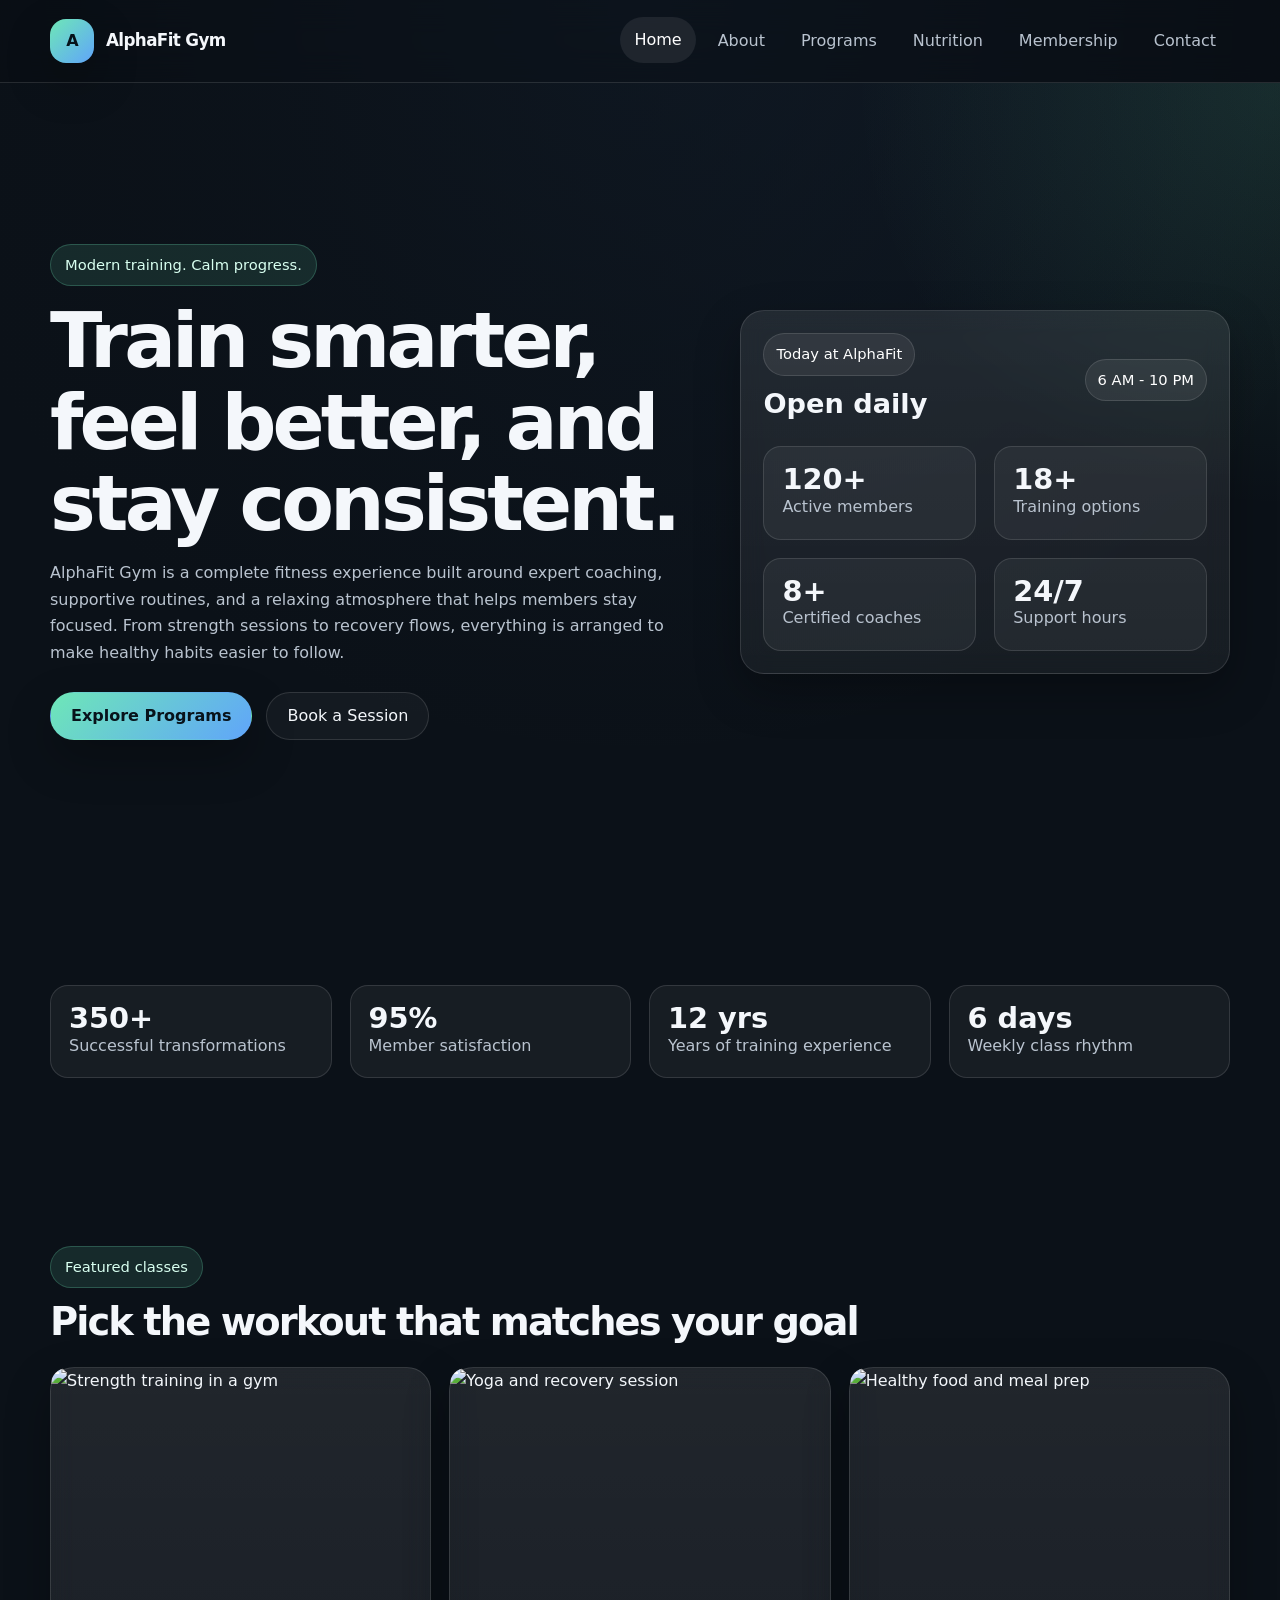
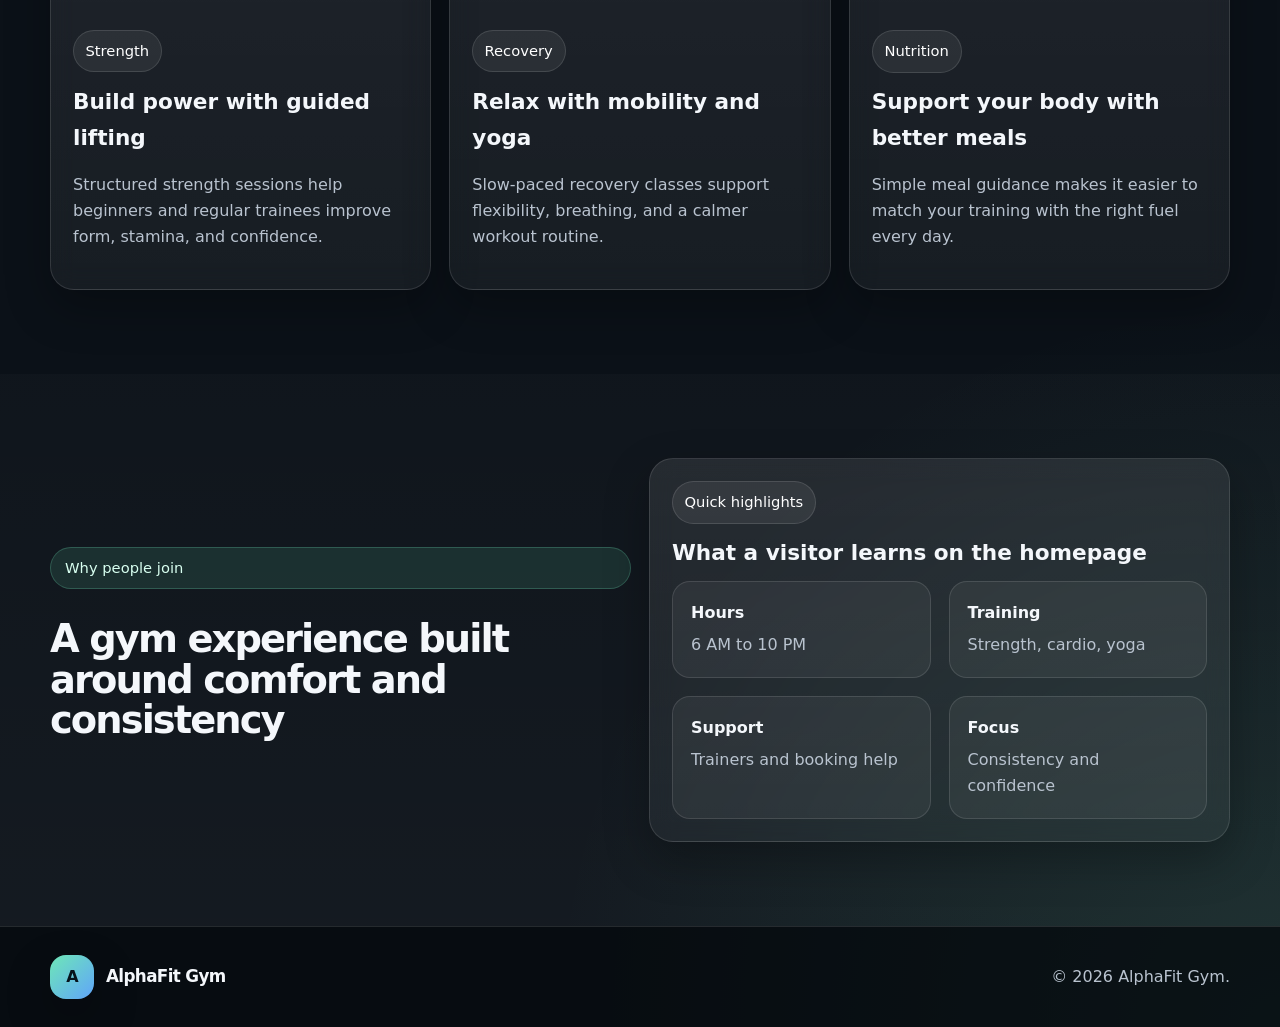
==== alphaFit_gym_website_v2/index.html @ 7ceb3eb9 "addedproject" ====
<!DOCTYPE html>
<html lang="en">
<head>
<meta charset="UTF-8" />
<meta name="viewport" content="width=device-width, initial-scale=1.0" />
<link rel="preconnect" href="https://images.unsplash.com" />
<link rel="preconnect" href="https://unsplash.com" crossorigin />
<link rel="preload" as="image" href="https://unsplash.com/photos/J2PUYtMwjac/download?force=true" />
<link rel="stylesheet" href="style.css" />
  <title>AlphaFit Gym | Home</title>
</head>
<body>
<header class="site-header">
  <div class="container nav-wrap">
    <a class="brand" href="index.html" aria-label="AlphaFit Gym home">
      <span class="brand-mark">A</span>
      <span class="brand-text">AlphaFit Gym</span>
    </a>

    <button class="nav-toggle" data-nav-toggle aria-expanded="false" aria-label="Toggle navigation">☰</button>

    <nav class="nav-links" data-nav-links>
      <a href="index.html">Home</a>
      <a href="about.html">About</a>
      <a href="programs.html">Programs</a>
      <a href="nutrition.html">Nutrition</a>
      <a href="membership.html">Membership</a>
      <a href="contact.html">Contact</a>
    </nav>
  </div>
</header>
<main>
  <section class="hero" style="--hero-image: url('https://unsplash.com/photos/J2PUYtMwjac/download?force=true');">
    <div class="container hero-grid">
      <div class="hero-copy reveal">
        <span class="badge">Modern training. Calm progress.</span>
        <h1>Train smarter, feel better, and stay consistent.</h1>
        <p>
          AlphaFit Gym is a complete fitness experience built around expert coaching, supportive routines,
          and a relaxing atmosphere that helps members stay focused. From strength sessions to recovery flows,
          everything is arranged to make healthy habits easier to follow.
        </p>
        <div class="hero-actions">
          <a class="btn btn-primary" href="programs.html">Explore Programs</a>
          <a class="btn btn-secondary" href="contact.html">Book a Session</a>
        </div>
      </div>

      <aside class="hero-panel reveal">
        <div class="panel-head">
          <div>
            <span class="tag">Today at AlphaFit</span>
            <h2>Open daily</h2>
          </div>
          <span class="pill">6 AM - 10 PM</span>
        </div>
        <div class="mini-stats">
          <div>
            <strong data-count="120" data-suffix="+">120+</strong>
            <span>Active members</span>
          </div>
          <div>
            <strong data-count="18" data-suffix="+">18+</strong>
            <span>Training options</span>
          </div>
          <div>
            <strong data-count="8" data-suffix="+">8+</strong>
            <span>Certified coaches</span>
          </div>
          <div>
            <strong data-count="24" data-suffix="/7">24/7</strong>
            <span>Support hours</span>
          </div>
        </div>
      </aside>
    </div>
  </section>

  <section class="stats-strip">
    <div class="container stats-grid reveal">
      <div class="stat-card"><strong data-count="350" data-suffix="+">350+</strong><span>Successful transformations</span></div>
      <div class="stat-card"><strong data-count="95" data-suffix="%">95%</strong><span>Member satisfaction</span></div>
      <div class="stat-card"><strong data-count="12" data-suffix=" yrs">12 yrs</strong><span>Years of training experience</span></div>
      <div class="stat-card"><strong data-count="6" data-suffix=" days">6 days</strong><span>Weekly class rhythm</span></div>
    </div>
  </section>

  <section class="section">
    <div class="container">
      <div class="section-heading reveal">
        <span class="badge">Featured classes</span>
        <h2>Pick the workout that matches your goal</h2>
      </div>

      <div class="grid-3">
        <article class="card reveal">
          <div class="card-media"><img src="https://unsplash.com/photos/J2PUYtMwjac/download?force=true" alt="Strength training in a gym" loading="lazy" decoding="async" /></div>
          <div class="card-body">
            <span class="tag">Strength</span>
            <h3>Build power with guided lifting</h3>
            <p>Structured strength sessions help beginners and regular trainees improve form, stamina, and confidence.</p>
          </div>
        </article>
        <article class="card reveal">
          <div class="card-media"><img src="https://unsplash.com/photos/t1NEMSm1rgI/download?force=true" alt="Yoga and recovery session" loading="lazy" decoding="async" /></div>
          <div class="card-body">
            <span class="tag">Recovery</span>
            <h3>Relax with mobility and yoga</h3>
            <p>Slow-paced recovery classes support flexibility, breathing, and a calmer workout routine.</p>
          </div>
        </article>
        <article class="card reveal">
          <div class="card-media"><img src="https://unsplash.com/photos/QvkAQTNj4zk/download?force=true" alt="Healthy food and meal prep" loading="lazy" decoding="async" /></div>
          <div class="card-body">
            <span class="tag">Nutrition</span>
            <h3>Support your body with better meals</h3>
            <p>Simple meal guidance makes it easier to match your training with the right fuel every day.</p>
          </div>
        </article>
      </div>
    </div>
  </section>

  <section class="section alt-section">
    <div class="container split-layout">
      <div class="content-block reveal">
        <span class="badge">Why people join</span>
        <h2>A gym experience built around comfort and consistency</h2>
      </div>

      <div class="card reveal">
        <div class="card-body">
          <span class="tag">Quick highlights</span>
          <h3>What a visitor learns on the homepage</h3>
          <div class="info-grid">
            <div><strong>Hours</strong><span>6 AM to 10 PM</span></div>
            <div><strong>Training</strong><span>Strength, cardio, yoga</span></div>
            <div><strong>Support</strong><span>Trainers and booking help</span></div>
            <div><strong>Focus</strong><span>Consistency and confidence</span></div>
          </div>
        </div>
      </div>
    </div>
  </section>
</main>
<footer class="footer">
  <div class="container footer-inner">
    <a class="brand footer-brand" href="index.html" aria-label="Back to home">
      <span class="brand-mark">A</span>
      <span class="brand-text">AlphaFit Gym</span>
    </a>
    <p>© 2026 AlphaFit Gym.</p>
  </div>
</footer>

<button class="scroll-top" data-scroll-top aria-label="Scroll to top">↑</button>
<script src="script.js"></script>
</body>
</html>
---- alphaFit_gym_website_v2/style.css ----
:root {
  --bg: #0b1118;
  --panel: rgba(255, 255, 255, 0.06);
  --panel-strong: rgba(255, 255, 255, 0.09);
  --text: #f4f7fb;
  --muted: #b9c3cf;
  --line: rgba(255, 255, 255, 0.12);
  --accent: #6ee7b7;
  --accent-2: #60a5fa;
  --shadow: 0 18px 45px rgba(0, 0, 0, 0.28);
  --radius: 24px;
  --content-width: 1180px;
}

* {
  box-sizing: border-box;
}

html {
  scroll-behavior: smooth;
  scroll-padding-top: 90px;
}

body {
  margin: 0;
  font-family: Inter, system-ui, -apple-system, BlinkMacSystemFont, "Segoe UI", sans-serif;
  background:
    radial-gradient(circle at top, rgba(96, 165, 250, 0.14), transparent 28%),
    radial-gradient(circle at bottom right, rgba(110, 231, 183, 0.12), transparent 25%),
    var(--bg);
  color: var(--text);
  line-height: 1.65;
  text-rendering: optimizeLegibility;
}

img {
  display: block;
  width: 100%;
  height: 100%;
  object-fit: cover;
}

a {
  color: inherit;
  text-decoration: none;
}

button,
input,
select,
textarea {
  font: inherit;
}

.container {
  width: min(100% - 32px, var(--content-width));
  margin-inline: auto;
}

.site-header {
  position: sticky;
  top: 0;
  z-index: 50;
  backdrop-filter: blur(16px);
  background: rgba(9, 13, 19, 0.72);
  border-bottom: 1px solid var(--line);
}

.nav-wrap {
  position: relative;
  min-height: 82px;
  display: flex;
  align-items: center;
  justify-content: space-between;
  gap: 16px;
}

.brand {
  display: inline-flex;
  align-items: center;
  gap: 12px;
  font-weight: 800;
  letter-spacing: -0.04em;
}

.brand-mark {
  width: 44px;
  height: 44px;
  border-radius: 16px;
  display: grid;
  place-items: center;
  background: linear-gradient(135deg, var(--accent), var(--accent-2));
  color: #06121a;
  box-shadow: var(--shadow);
}

.brand-text {
  font-size: 1.05rem;
}

.nav-toggle {
  display: none;
  width: 46px;
  height: 46px;
  border-radius: 16px;
  border: 1px solid var(--line);
  background: rgba(255, 255, 255, 0.04);
  color: var(--text);
  cursor: pointer;
}

.nav-links {
  display: flex;
  align-items: center;
  gap: 8px;
}

.nav-links a {
  color: var(--muted);
  padding: 10px 14px;
  border-radius: 999px;
  transition: transform 0.25s ease, background 0.25s ease, color 0.25s ease;
}

.nav-links a:hover,
.nav-links a.active {
  color: #ffffff;
  background: rgba(255, 255, 255, 0.08);
  transform: translateY(-1px);
}

.hero,
.page-hero {
  position: relative;
  isolation: isolate;
  overflow: hidden;
}

.hero {
  min-height: calc(100vh - 82px);
  display: grid;
  align-items: center;
}

.hero::before,
.page-hero::before {
  content: "";
  position: absolute;
  inset: 0;
  background: linear-gradient(90deg, rgba(11, 17, 24, 0.96), rgba(11, 17, 24, 0.72) 50%, rgba(11, 17, 24, 0.38)), var(--hero-image);
  background-size: cover;
  background-position: center;
  z-index: -2;
  transform: scale(1.04);
}

.hero::after,
.page-hero::after {
  content: "";
  position: absolute;
  inset: 0;
  background: radial-gradient(circle at top right, rgba(110, 231, 183, 0.12), transparent 28%);
  z-index: -1;
}

.hero-grid,
.page-hero-inner {
  padding-block: 72px;
}

.hero-grid {
  display: grid;
  grid-template-columns: 1.15fr 0.85fr;
  gap: 28px;
  align-items: center;
}

.hero-copy h1,
.page-hero-inner h1,
.section-heading h2,
.content-block h2,
.form-shell h2,
.faq h2 {
  margin: 14px 0 12px;
  letter-spacing: -0.05em;
  line-height: 1.06;
}

.hero-copy h1,
.page-hero-inner h1 {
  font-size: clamp(2.6rem, 6vw, 5.4rem);
}

.section-heading h2,
.content-block h2,
.form-shell h2,
.faq h2 {
  font-size: clamp(2rem, 3vw, 3rem);
}

.hero-copy p,
.page-hero-inner p,
.section-heading p,
.content-block p,
.helper,
.note,
.card-body p,
.faq-answer p {
  color: var(--muted);
}

.hero-copy p,
.page-hero-inner p,
.section-heading p,
.content-block p {
  max-width: 62ch;
}

.hero-actions {
  display: flex;
  flex-wrap: wrap;
  gap: 14px;
  margin-top: 26px;
}

.btn {
  display: inline-flex;
  align-items: center;
  justify-content: center;
  min-height: 48px;
  padding: 0 20px;
  border-radius: 999px;
  border: 1px solid transparent;
  transition: transform 0.25s ease, box-shadow 0.25s ease, background 0.25s ease;
}

.btn:hover {
  transform: translateY(-2px);
}

.btn-primary {
  background: linear-gradient(135deg, var(--accent), var(--accent-2));
  color: #08131b;
  box-shadow: var(--shadow);
  font-weight: 700;
}

.btn-secondary {
  border-color: var(--line);
  background: rgba(255, 255, 255, 0.04);
}

.hero-panel,
.card,
.form-shell,
.faq-item {
  background: linear-gradient(180deg, rgba(255, 255, 255, 0.09), rgba(255, 255, 255, 0.05));
  border: 1px solid var(--line);
  border-radius: var(--radius);
  box-shadow: var(--shadow);
  backdrop-filter: blur(12px);
}

.hero-panel,
.card,
.form-shell {
  transition: transform 0.35s ease, border-color 0.35s ease, background 0.35s ease;
}

.hero-panel:hover,
.card:hover,
.form-shell:hover {
  transform: translateY(-6px);
  border-color: rgba(110, 231, 183, 0.25);
}

.hero-panel {
  padding: 22px;
}

.panel-head,
.footer-inner {
  display: flex;
  align-items: center;
  justify-content: space-between;
  gap: 16px;
}

.panel-head h2 {
  margin: 6px 0 0;
  font-size: 1.7rem;
}

.pill,
.badge,
.tag {
  display: inline-flex;
  align-items: center;
  gap: 8px;
  border-radius: 999px;
}

.pill,
.tag {
  padding: 8px 12px;
  background: rgba(255, 255, 255, 0.07);
  border: 1px solid var(--line);
  color: #fff;
  font-size: 0.92rem;
}

.badge {
  padding: 8px 14px;
  background: rgba(110, 231, 183, 0.12);
  color: #d8fff0;
  border: 1px solid rgba(110, 231, 183, 0.24);
  font-size: 0.92rem;
}

.mini-stats,
.stats-grid,
.grid-3,
.split-layout,
.contact-layout,
.field-grid,
.info-grid,
.contact-pills,
.detail-list {
  display: grid;
  gap: 18px;
}

.mini-stats {
  grid-template-columns: repeat(2, minmax(0, 1fr));
  margin-top: 20px;
}

.mini-stats div,
.stat-card,
.contact-pill,
.info-grid div {
  padding: 18px;
  border-radius: 18px;
  background: rgba(255, 255, 255, 0.05);
  border: 1px solid var(--line);
}

.mini-stats strong,
.stat-card strong {
  display: block;
  font-size: 1.8rem;
  line-height: 1;
}

.mini-stats span,
.stat-card span,
.contact-pill span,
.info-grid span {
  color: var(--muted);
}

.stats-strip,
.section,
.page-hero {
  padding-block: 84px;
}

.stats-grid {
  grid-template-columns: repeat(4, minmax(0, 1fr));
}

.grid-3 {
  grid-template-columns: repeat(3, minmax(0, 1fr));
}

.split-layout,
.contact-layout {
  grid-template-columns: repeat(2, minmax(0, 1fr));
  align-items: center;
}

.content-block {
  display: grid;
  gap: 16px;
}

.lead {
  font-size: 1.08rem;
}

.card-media {
  height: 240px;
  overflow: hidden;
  border-radius: calc(var(--radius) - 8px);
}

.card-media img {
  transition: transform 0.7s ease;
}

.card:hover .card-media img {
  transform: scale(1.05);
}

.card-body {
  padding: 22px;
}

.card-body h3 {
  margin: 12px 0 10px;
  font-size: 1.35rem;
}

.section-heading {
  margin-bottom: 24px;
}

.left-align {
  text-align: left;
}

.alt-section {
  background: linear-gradient(180deg, rgba(255, 255, 255, 0.02), rgba(255, 255, 255, 0.04));
}

.check-list,
.detail-list,
.info-list {
  margin: 18px 0 0;
  padding: 0;
  list-style: none;
}

.check-list li {
  position: relative;
  padding-left: 30px;
  margin-bottom: 12px;
  color: var(--muted);
}

.check-list li::before {
  content: "";
  position: absolute;
  left: 0;
  top: 10px;
  width: 16px;
  height: 16px;
  border-radius: 50%;
  background: linear-gradient(135deg, var(--accent), var(--accent-2));
}

.check-list.compact li,
.info-list li {
  margin-bottom: 10px;
}

.info-list li {
  color: var(--muted);
}

.info-grid {
  grid-template-columns: repeat(2, minmax(0, 1fr));
}

.info-grid strong {
  display: block;
  margin-bottom: 6px;
}

.table-wrap {
  overflow-x: auto;
}

.data-table {
  width: 100%;
  border-collapse: collapse;
  min-width: 420px;
}

.data-table th,
.data-table td {
  padding: 14px 12px;
  border-bottom: 1px solid var(--line);
  text-align: left;
}

.data-table th {
  color: #fff;
}

.faq-question {
  display: flex;
  align-items: flex-start;
  justify-content: space-between;
  gap: 16px;
}

.detail-item {
  display: grid;
  grid-template-columns: 12px minmax(0, 1fr);
  align-items: start;
  gap: 16px;
  padding: 16px 0;
  border-bottom: 1px solid var(--line);
}


.detail-item:last-child {
  border-bottom: 0;
}

.detail-item > div {
  min-width: 0;
}

.detail-item strong {
  display: block;
}

.detail-item p {
  margin: 6px 0 0;
}

.dot {
  width: 12px;
  height: 12px;
  margin-top: 8px;
  border-radius: 50%;
  background: linear-gradient(135deg, var(--accent), var(--accent-2));
  flex: none;
}

.price {
  margin: 10px 0 14px;
  font-size: 2rem;
  font-weight: 800;
  letter-spacing: -0.04em;
}

.pricing-grid .featured {
  transform: translateY(-6px);
  border-color: rgba(110, 231, 183, 0.22);
}

.faq {
  display: grid;
  gap: 14px;
}

.faq-item {
  overflow: hidden;
}

.faq-question {
  width: 100%;
  border: 0;
  padding: 20px 22px;
  background: transparent;
  color: #fff;
  text-align: left;
  cursor: pointer;
}

.faq-question span {
  transition: transform 0.25s ease;
}

.faq-item.open .faq-question span {
  transform: rotate(45deg);
}

.faq-answer {
  max-height: 0;
  overflow: hidden;
  transition: max-height 0.4s ease;
}

.faq-item.open .faq-answer {
  max-height: 180px;
}

.faq-answer p {
  margin: 0;
  padding: 0 22px 20px;
}

.page-hero-inner {
  max-width: 800px;
}

.page-hero-inner h1 {
  font-size: clamp(2.4rem, 5vw, 4.5rem);
}

.contact-layout {
  align-items: start;
}

.contact-info {
  display: grid;
  gap: 18px;
}

.contact-pills {
  grid-template-columns: 1fr;
  margin: 18px 0;
}

.contact-pill strong {
  display: block;
  margin-bottom: 6px;
}

.note {
  margin: 0;
  padding: 14px 16px;
  border-left: 3px solid var(--accent);
  background: rgba(255, 255, 255, 0.04);
  border-radius: 16px;
}

.form-shell {
  padding: 24px;
}

.field-grid {
  grid-template-columns: repeat(2, minmax(0, 1fr));
  margin-bottom: 14px;
}

.form-field {
  display: grid;
  gap: 8px;
}

.form-field span {
  color: var(--muted);
  font-size: 0.92rem;
  font-weight: 600;
}

.full-width {
  margin-top: 14px;
}

input,
select,
textarea {
  width: 100%;
  padding: 15px 16px;
  border-radius: 16px;
  border: 1px solid var(--line);
  background: rgba(255, 255, 255, 0.05);
  color: #fff;
  outline: none;
  transition: border-color 0.25s ease, background 0.25s ease;
}

input::placeholder,
textarea::placeholder {
  color: #92a1b2;
}

input:focus,
select:focus,
textarea:focus {
  border-color: rgba(110, 231, 183, 0.4);
  background: rgba(255, 255, 255, 0.08);
}

textarea {
  min-height: 148px;
  resize: vertical;
  margin-bottom: 16px;
}

.status {
  margin-top: 12px;
  min-height: 24px;
  color: #d8fff0;
}

.footer {
  border-top: 1px solid var(--line);
  padding: 28px 0;
  background: rgba(6, 10, 15, 0.72);
}

.footer-inner {
  flex-wrap: wrap;
}

.footer p {
  margin: 0;
  color: var(--muted);
}

.scroll-top {
  position: fixed;
  right: 20px;
  bottom: 20px;
  width: 48px;
  height: 48px;
  border: 1px solid var(--line);
  border-radius: 50%;
  background: rgba(255, 255, 255, 0.08);
  color: #fff;
  cursor: pointer;
  opacity: 0;
  pointer-events: none;
  transform: translateY(12px);
  transition: opacity 0.25s ease, transform 0.25s ease, background 0.25s ease;
}

.scroll-top.show {
  opacity: 1;
  pointer-events: auto;
  transform: translateY(0);
}

.scroll-top:hover {
  background: rgba(255, 255, 255, 0.14);
}

.reveal {
  opacity: 1;
  transform: none;
}

.reveal.visible {
  opacity: 1;
  transform: none;
}

@media (max-width: 980px) {
  .hero-grid,
  .split-layout,
  .contact-layout,
  .stats-grid,
  .grid-3 {
    grid-template-columns: 1fr 1fr;
  }

  .hero-grid,
  .split-layout,
  .contact-layout {
    grid-template-columns: 1fr;
  }
}

@media (max-width: 760px) {
  .nav-toggle {
    display: inline-flex;
    align-items: center;
    justify-content: center;
  }

  .nav-links {
    position: absolute;
    top: 82px;
    left: 16px;
    right: 16px;
    display: grid;
    gap: 8px;
    padding: 14px;
    border-radius: 22px;
    border: 1px solid var(--line);
    background: rgba(9, 13, 19, 0.96);
    transform-origin: top;
    transform: scaleY(0.96);
    opacity: 0;
    pointer-events: none;
    transition: opacity 0.25s ease, transform 0.25s ease;
  }

  .nav-links.open {
    opacity: 1;
    pointer-events: auto;
    transform: scaleY(1);
  }

  .nav-links a {
    width: 100%;
  }

  .hero-grid,
  .stats-grid,
  .grid-3,
  .field-grid,
  .info-grid {
    grid-template-columns: 1fr;
  }

  .hero-copy h1,
  .page-hero-inner h1 {
    font-size: 2.5rem;
  }

  .section,
  .page-hero,
  .stats-strip {
    padding-block: 68px;
  }
}
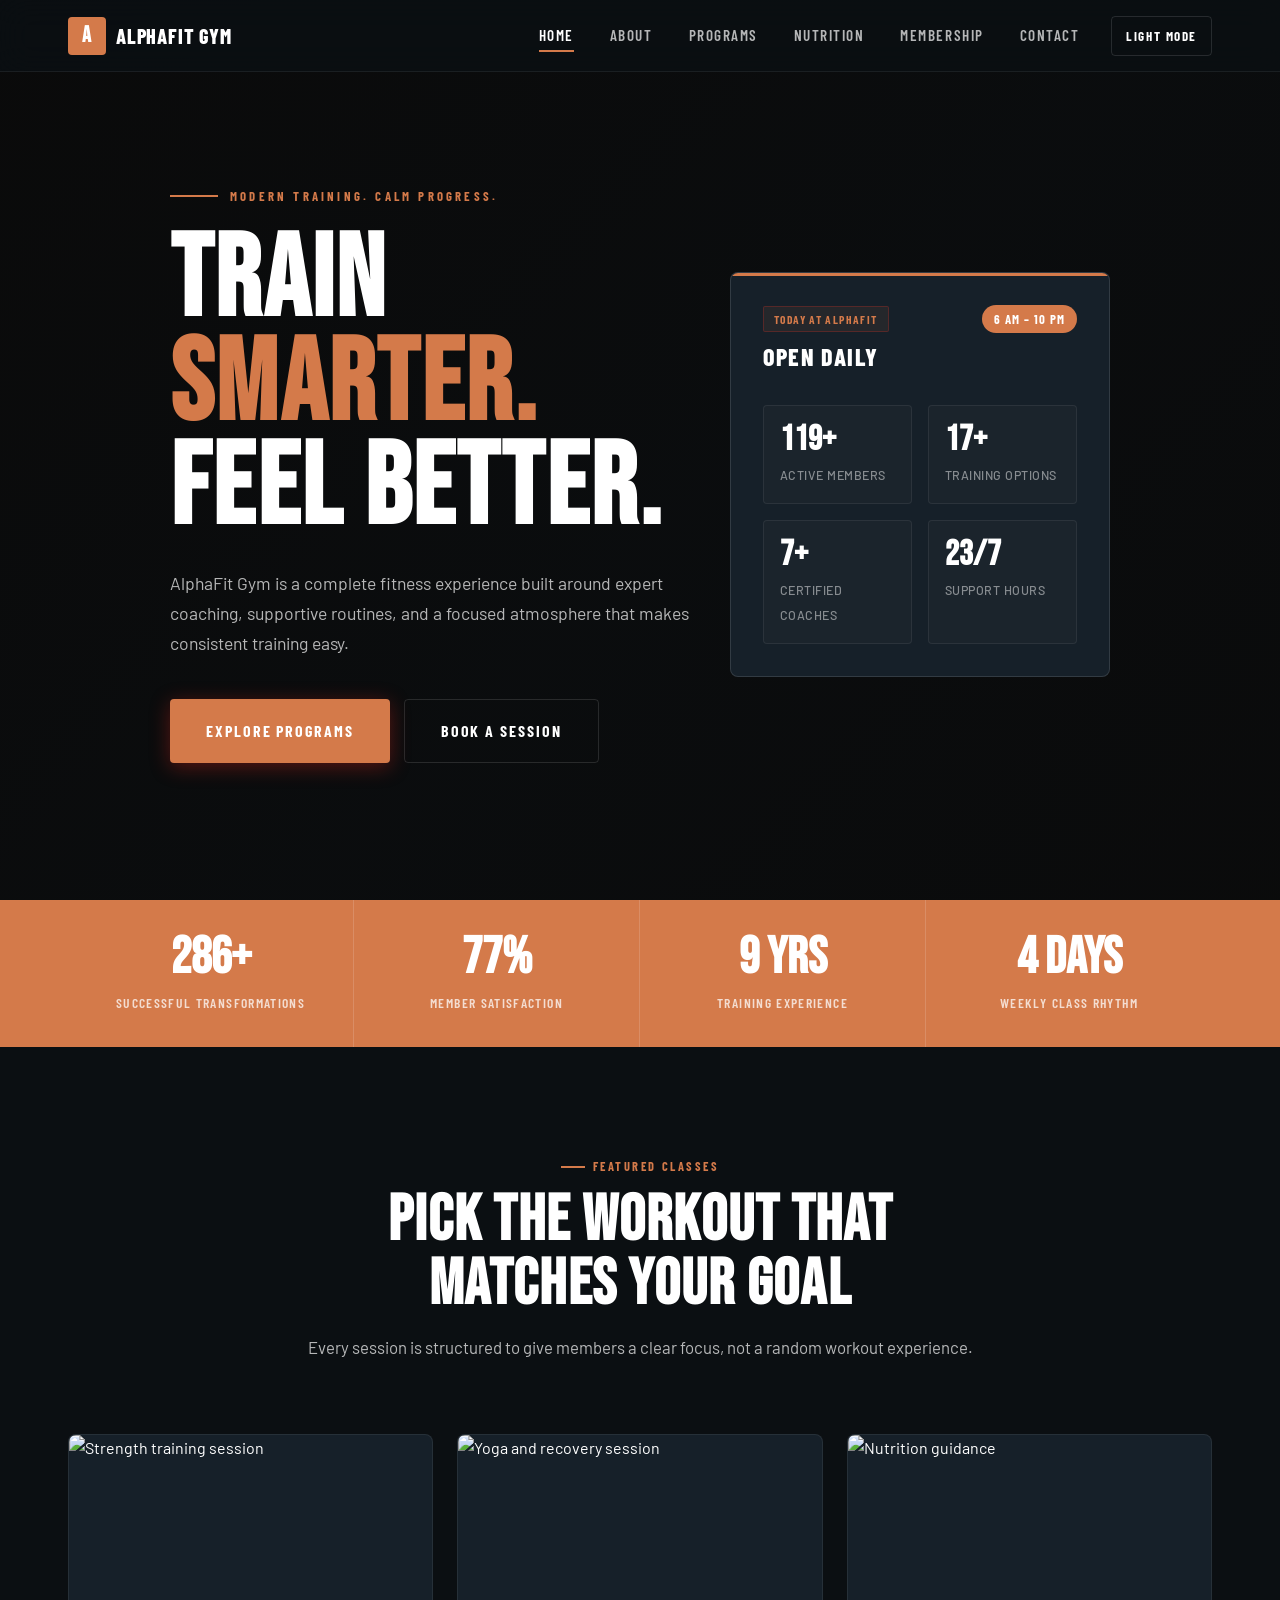
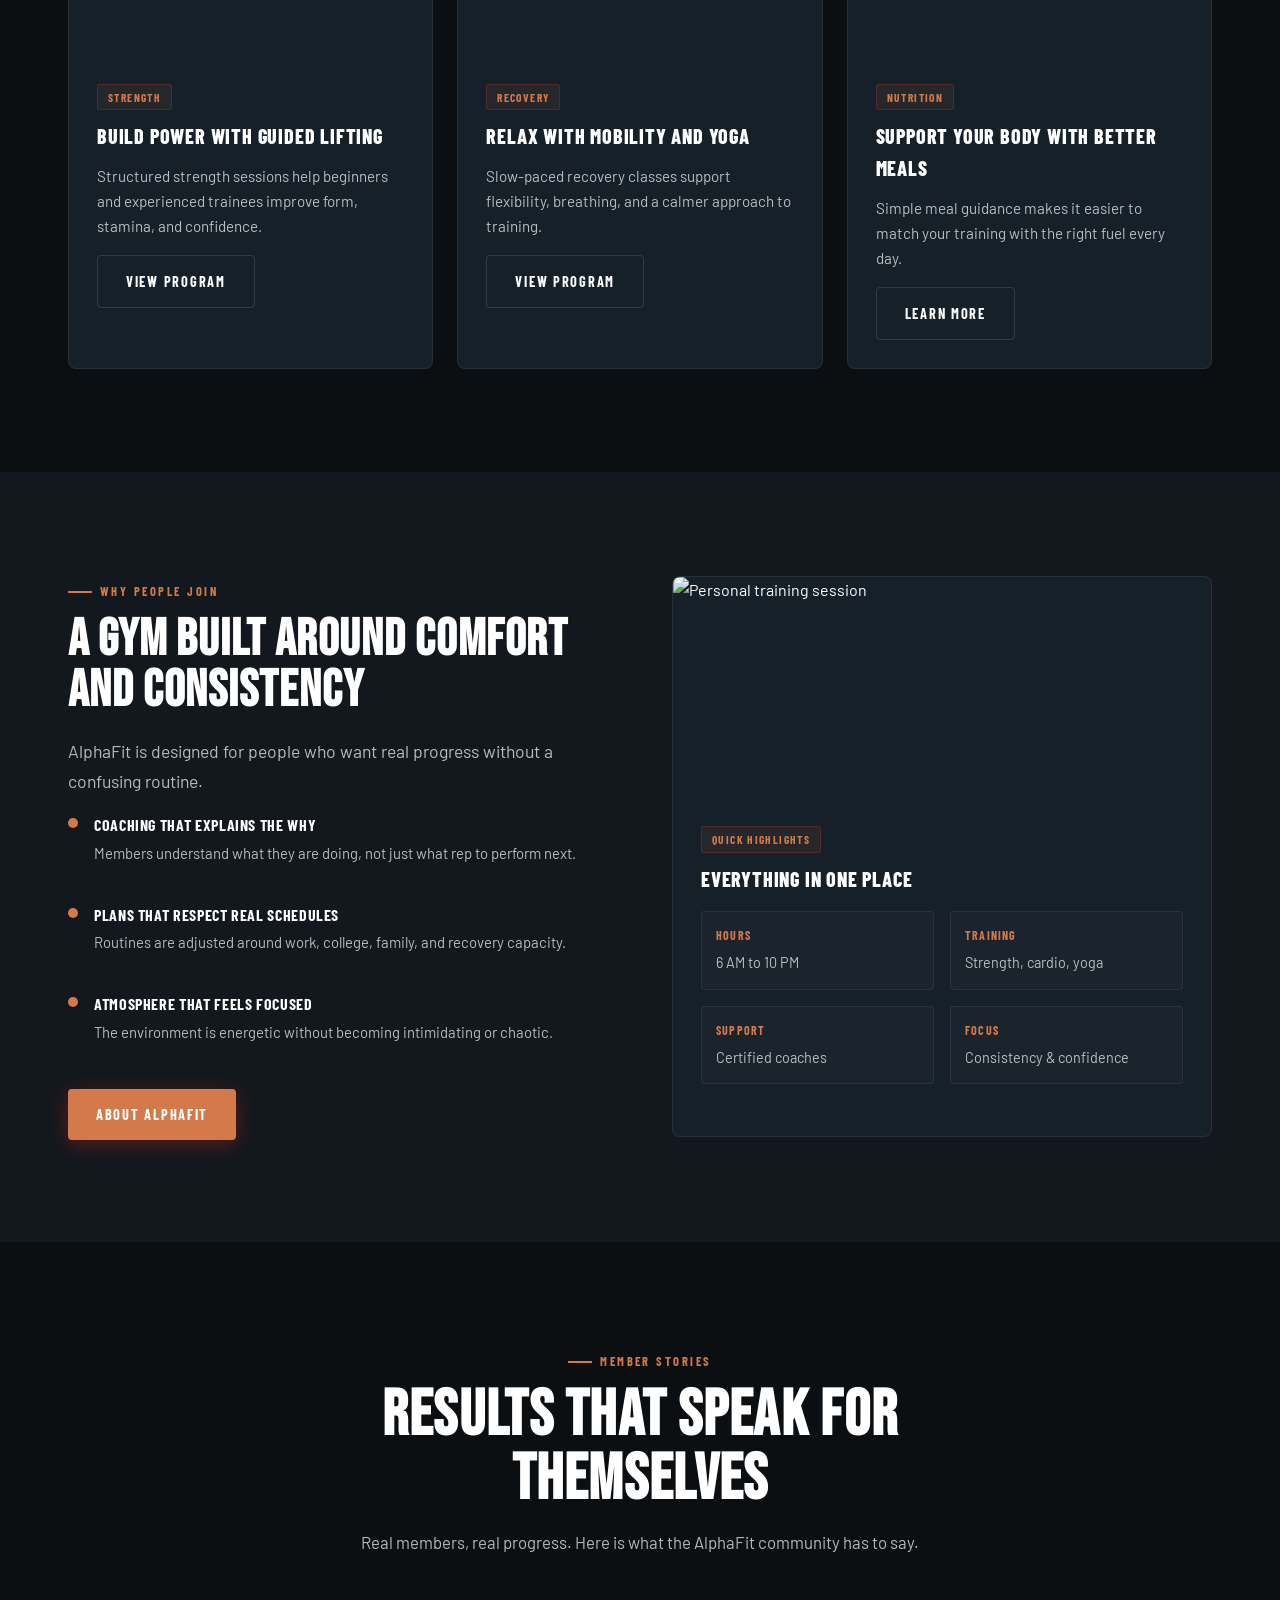
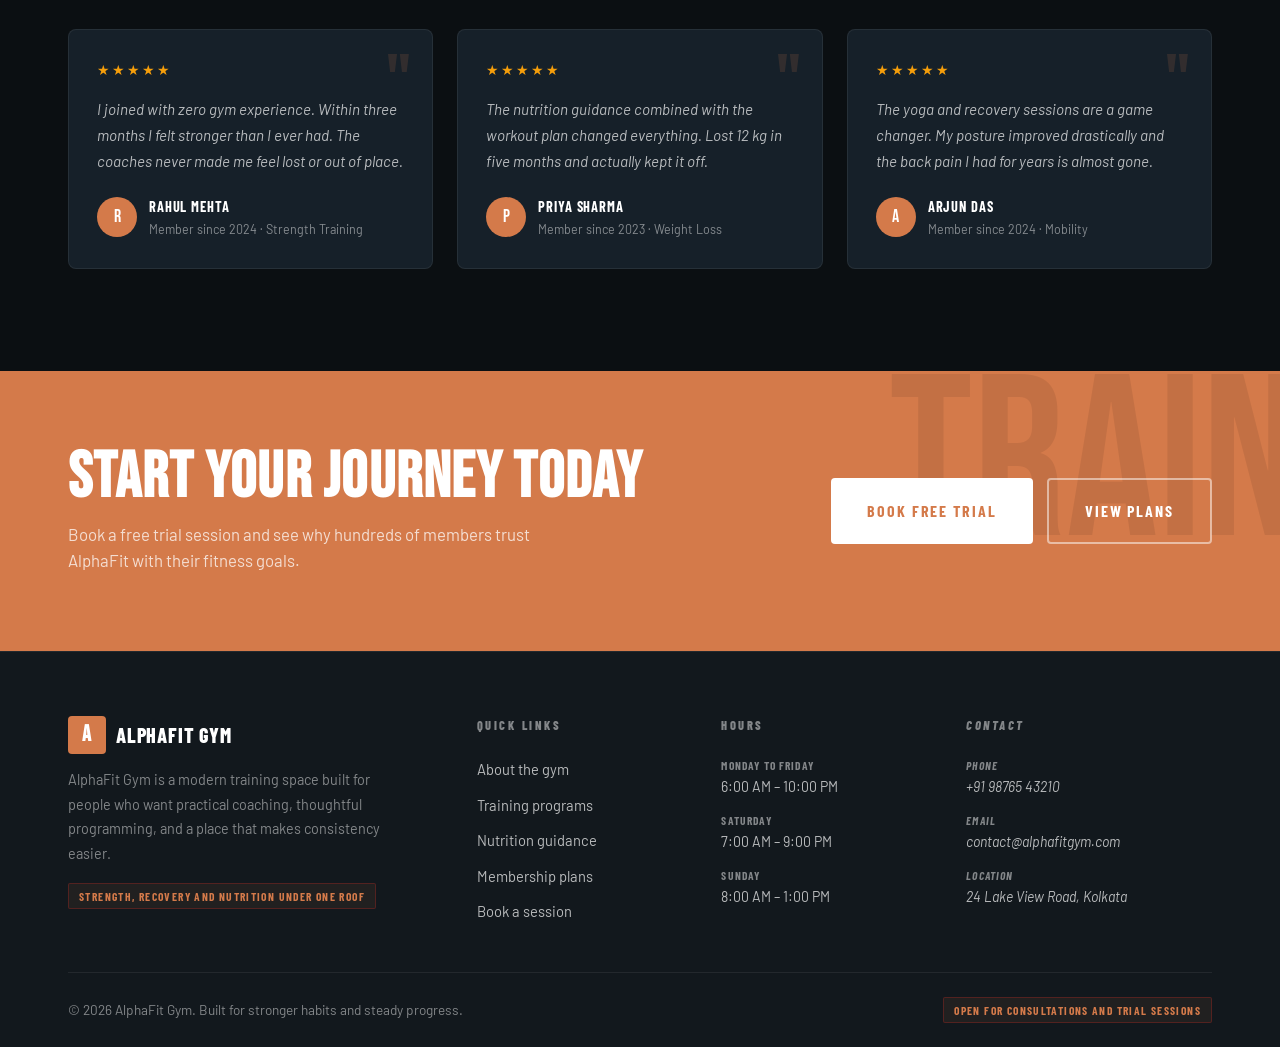
==== commit a0266381: "changes in UI" ====
--- a/alphaFit_gym_website_v2/index.html
+++ b/alphaFit_gym_website_v2/index.html
@@ -3,22 +3,22 @@
 <head>
 <meta charset="UTF-8" />
 <meta name="viewport" content="width=device-width, initial-scale=1.0" />
-<link rel="preconnect" href="https://images.unsplash.com" />
-<link rel="preconnect" href="https://unsplash.com" crossorigin />
-<link rel="preload" as="image" href="https://unsplash.com/photos/J2PUYtMwjac/download?force=true" />
+<meta name="description" content="AlphaFit Gym — Expert coaching, structured programs, and a focused training culture in Kolkata. Strength, cardio, yoga, and nutrition under one roof." />
+<link rel="preconnect" href="https://fonts.googleapis.com" />
+<link rel="preconnect" href="https://fonts.gstatic.com" crossorigin />
 <link rel="stylesheet" href="style.css" />
-  <title>AlphaFit Gym | Home</title>
+<title>AlphaFit Gym | Train Smarter. Feel Better.</title>
 </head>
 <body>
+
 <header class="site-header">
   <div class="container nav-wrap">
     <a class="brand" href="index.html" aria-label="AlphaFit Gym home">
       <span class="brand-mark">A</span>
       <span class="brand-text">AlphaFit Gym</span>
     </a>
-
-    <button class="nav-toggle" data-nav-toggle aria-expanded="false" aria-label="Toggle navigation">☰</button>
-
+    <button class="nav-toggle" data-nav-toggle aria-expanded="false" aria-label="Toggle navigation">&#9776;</button>
+    <button class="theme-toggle" type="button" data-theme-toggle aria-pressed="false">Light mode</button>
     <nav class="nav-links" data-nav-links>
       <a href="index.html">Home</a>
       <a href="about.html">About</a>
@@ -29,131 +29,288 @@
     </nav>
   </div>
 </header>
+
 <main>
-  <section class="hero" style="--hero-image: url('https://unsplash.com/photos/J2PUYtMwjac/download?force=true');">
+
+  <!-- HERO -->
+  <section class="hero" style="--hero-image: url('https://images.unsplash.com/photo-1534438327276-14e5300c3a48?w=1600&q=80');">
     <div class="container hero-grid">
       <div class="hero-copy reveal">
-        <span class="badge">Modern training. Calm progress.</span>
-        <h1>Train smarter, feel better, and stay consistent.</h1>
-        <p>
-          AlphaFit Gym is a complete fitness experience built around expert coaching, supportive routines,
-          and a relaxing atmosphere that helps members stay focused. From strength sessions to recovery flows,
-          everything is arranged to make healthy habits easier to follow.
-        </p>
+        <div class="hero-eyebrow">
+          <span class="line"></span>
+          <span>Modern Training. Calm Progress.</span>
+        </div>
+        <h1>Train<em>Smarter.</em>Feel Better.</h1>
+        <p>AlphaFit Gym is a complete fitness experience built around expert coaching, supportive routines, and a focused atmosphere that makes consistent training easy.</p>
         <div class="hero-actions">
-          <a class="btn btn-primary" href="programs.html">Explore Programs</a>
-          <a class="btn btn-secondary" href="contact.html">Book a Session</a>
-        </div>
-      </div>
-
+          <a class="btn btn-primary btn-lg" href="programs.html">Explore Programs</a>
+          <a class="btn btn-secondary btn-lg" href="contact.html">Book a Session</a>
+        </div>
+      </div>
       <aside class="hero-panel reveal">
         <div class="panel-head">
           <div>
             <span class="tag">Today at AlphaFit</span>
-            <h2>Open daily</h2>
-          </div>
-          <span class="pill">6 AM - 10 PM</span>
+            <h2>Open Daily</h2>
+          </div>
+          <span class="pill">6 AM – 10 PM</span>
         </div>
         <div class="mini-stats">
           <div>
             <strong data-count="120" data-suffix="+">120+</strong>
-            <span>Active members</span>
+            <span>Active Members</span>
           </div>
           <div>
             <strong data-count="18" data-suffix="+">18+</strong>
-            <span>Training options</span>
+            <span>Training Options</span>
           </div>
           <div>
             <strong data-count="8" data-suffix="+">8+</strong>
-            <span>Certified coaches</span>
+            <span>Certified Coaches</span>
           </div>
           <div>
             <strong data-count="24" data-suffix="/7">24/7</strong>
-            <span>Support hours</span>
+            <span>Support Hours</span>
           </div>
         </div>
       </aside>
     </div>
   </section>
 
+  <!-- STATS STRIP -->
   <section class="stats-strip">
     <div class="container stats-grid reveal">
-      <div class="stat-card"><strong data-count="350" data-suffix="+">350+</strong><span>Successful transformations</span></div>
-      <div class="stat-card"><strong data-count="95" data-suffix="%">95%</strong><span>Member satisfaction</span></div>
-      <div class="stat-card"><strong data-count="12" data-suffix=" yrs">12 yrs</strong><span>Years of training experience</span></div>
-      <div class="stat-card"><strong data-count="6" data-suffix=" days">6 days</strong><span>Weekly class rhythm</span></div>
-    </div>
-  </section>
-
+      <div class="stat-card">
+        <strong data-count="350" data-suffix="+">350+</strong>
+        <span>Successful Transformations</span>
+      </div>
+      <div class="stat-card">
+        <strong data-count="95" data-suffix="%">95%</strong>
+        <span>Member Satisfaction</span>
+      </div>
+      <div class="stat-card">
+        <strong data-count="12" data-suffix=" yrs">12 yrs</strong>
+        <span>Training Experience</span>
+      </div>
+      <div class="stat-card">
+        <strong data-count="6" data-suffix=" days">6 days</strong>
+        <span>Weekly Class Rhythm</span>
+      </div>
+    </div>
+  </section>
+
+  <!-- FEATURED CLASSES -->
   <section class="section">
     <div class="container">
       <div class="section-heading reveal">
-        <span class="badge">Featured classes</span>
-        <h2>Pick the workout that matches your goal</h2>
-      </div>
-
+        <span class="badge">Featured Classes</span>
+        <h2>Pick the Workout That Matches Your Goal</h2>
+        <p>Every session is structured to give members a clear focus, not a random workout experience.</p>
+      </div>
       <div class="grid-3">
         <article class="card reveal">
-          <div class="card-media"><img src="https://unsplash.com/photos/J2PUYtMwjac/download?force=true" alt="Strength training in a gym" loading="lazy" decoding="async" /></div>
+          <div class="card-media">
+            <img src="https://images.unsplash.com/photo-1534438327276-14e5300c3a48?w=600&q=80" alt="Strength training session" loading="lazy" decoding="async" />
+          </div>
           <div class="card-body">
             <span class="tag">Strength</span>
-            <h3>Build power with guided lifting</h3>
-            <p>Structured strength sessions help beginners and regular trainees improve form, stamina, and confidence.</p>
+            <h3>Build Power with Guided Lifting</h3>
+            <p>Structured strength sessions help beginners and experienced trainees improve form, stamina, and confidence.</p>
+            <div style="margin-top:16px;">
+              <a class="btn btn-secondary" href="programs.html">View Program</a>
+            </div>
           </div>
         </article>
         <article class="card reveal">
-          <div class="card-media"><img src="https://unsplash.com/photos/t1NEMSm1rgI/download?force=true" alt="Yoga and recovery session" loading="lazy" decoding="async" /></div>
+          <div class="card-media">
+            <img src="https://images.unsplash.com/photo-1575052814086-f385e2e2ad1b?w=600&q=80" alt="Yoga and recovery session" loading="lazy" decoding="async" />
+          </div>
           <div class="card-body">
             <span class="tag">Recovery</span>
-            <h3>Relax with mobility and yoga</h3>
-            <p>Slow-paced recovery classes support flexibility, breathing, and a calmer workout routine.</p>
+            <h3>Relax with Mobility and Yoga</h3>
+            <p>Slow-paced recovery classes support flexibility, breathing, and a calmer approach to training.</p>
+            <div style="margin-top:16px;">
+              <a class="btn btn-secondary" href="programs.html">View Program</a>
+            </div>
           </div>
         </article>
         <article class="card reveal">
-          <div class="card-media"><img src="https://unsplash.com/photos/QvkAQTNj4zk/download?force=true" alt="Healthy food and meal prep" loading="lazy" decoding="async" /></div>
+          <div class="card-media">
+            <img src="https://images.unsplash.com/photo-1490645935967-10de6ba17061?w=600&q=80" alt="Nutrition guidance" loading="lazy" decoding="async" />
+          </div>
           <div class="card-body">
             <span class="tag">Nutrition</span>
-            <h3>Support your body with better meals</h3>
+            <h3>Support Your Body with Better Meals</h3>
             <p>Simple meal guidance makes it easier to match your training with the right fuel every day.</p>
+            <div style="margin-top:16px;">
+              <a class="btn btn-secondary" href="nutrition.html">Learn More</a>
+            </div>
           </div>
         </article>
       </div>
     </div>
   </section>
 
+  <!-- WHY JOIN -->
   <section class="section alt-section">
     <div class="container split-layout">
       <div class="content-block reveal">
-        <span class="badge">Why people join</span>
-        <h2>A gym experience built around comfort and consistency</h2>
-      </div>
-
+        <span class="badge">Why People Join</span>
+        <h2>A Gym Built Around Comfort and Consistency</h2>
+        <p class="lead">AlphaFit is designed for people who want real progress without a confusing routine.</p>
+        <div class="detail-list">
+          <div class="detail-item">
+            <span class="dot"></span>
+            <div>
+              <strong>Coaching That Explains the Why</strong>
+              <p>Members understand what they are doing, not just what rep to perform next.</p>
+            </div>
+          </div>
+          <div class="detail-item">
+            <span class="dot"></span>
+            <div>
+              <strong>Plans That Respect Real Schedules</strong>
+              <p>Routines are adjusted around work, college, family, and recovery capacity.</p>
+            </div>
+          </div>
+          <div class="detail-item">
+            <span class="dot"></span>
+            <div>
+              <strong>Atmosphere That Feels Focused</strong>
+              <p>The environment is energetic without becoming intimidating or chaotic.</p>
+            </div>
+          </div>
+        </div>
+        <div style="margin-top:32px;">
+          <a class="btn btn-primary" href="about.html">About AlphaFit</a>
+        </div>
+      </div>
       <div class="card reveal">
+        <div class="card-media">
+          <img src="https://images.unsplash.com/photo-1571019613454-1cb2f99b2d8b?w=600&q=80" alt="Personal training session" loading="lazy" decoding="async" />
+        </div>
         <div class="card-body">
-          <span class="tag">Quick highlights</span>
-          <h3>What a visitor learns on the homepage</h3>
+          <span class="tag">Quick Highlights</span>
+          <h3>Everything in One Place</h3>
           <div class="info-grid">
             <div><strong>Hours</strong><span>6 AM to 10 PM</span></div>
             <div><strong>Training</strong><span>Strength, cardio, yoga</span></div>
-            <div><strong>Support</strong><span>Trainers and booking help</span></div>
-            <div><strong>Focus</strong><span>Consistency and confidence</span></div>
-          </div>
-        </div>
-      </div>
-    </div>
-  </section>
+            <div><strong>Support</strong><span>Certified coaches</span></div>
+            <div><strong>Focus</strong><span>Consistency & confidence</span></div>
+          </div>
+        </div>
+      </div>
+    </div>
+  </section>
+
+  <!-- TESTIMONIALS -->
+  <section class="section">
+    <div class="container">
+      <div class="section-heading reveal">
+        <span class="badge">Member Stories</span>
+        <h2>Results That Speak for Themselves</h2>
+        <p>Real members, real progress. Here is what the AlphaFit community has to say.</p>
+      </div>
+      <div class="testimonials-grid">
+        <div class="testimonial-card reveal">
+          <div class="stars"><span>★</span><span>★</span><span>★</span><span>★</span><span>★</span></div>
+          <p class="testimonial-text">I joined with zero gym experience. Within three months I felt stronger than I ever had. The coaches never made me feel lost or out of place.</p>
+          <div class="testimonial-author">
+            <div class="author-avatar">R</div>
+            <div>
+              <div class="author-name">Rahul Mehta</div>
+              <div class="author-meta">Member since 2024 · Strength Training</div>
+            </div>
+          </div>
+        </div>
+        <div class="testimonial-card reveal">
+          <div class="stars"><span>★</span><span>★</span><span>★</span><span>★</span><span>★</span></div>
+          <p class="testimonial-text">The nutrition guidance combined with the workout plan changed everything. Lost 12 kg in five months and actually kept it off.</p>
+          <div class="testimonial-author">
+            <div class="author-avatar">P</div>
+            <div>
+              <div class="author-name">Priya Sharma</div>
+              <div class="author-meta">Member since 2023 · Weight Loss</div>
+            </div>
+          </div>
+        </div>
+        <div class="testimonial-card reveal">
+          <div class="stars"><span>★</span><span>★</span><span>★</span><span>★</span><span>★</span></div>
+          <p class="testimonial-text">The yoga and recovery sessions are a game changer. My posture improved drastically and the back pain I had for years is almost gone.</p>
+          <div class="testimonial-author">
+            <div class="author-avatar">A</div>
+            <div>
+              <div class="author-name">Arjun Das</div>
+              <div class="author-meta">Member since 2024 · Mobility</div>
+            </div>
+          </div>
+        </div>
+      </div>
+    </div>
+  </section>
+
+  <!-- CTA BANNER -->
+  <section class="cta-banner">
+    <div class="container cta-inner">
+      <div class="cta-text">
+        <h2>Start Your Journey Today</h2>
+        <p>Book a free trial session and see why hundreds of members trust AlphaFit with their fitness goals.</p>
+      </div>
+      <div class="cta-actions">
+        <a class="btn btn-white btn-lg" href="contact.html">Book Free Trial</a>
+        <a class="btn btn-outline-white btn-lg" href="membership.html">View Plans</a>
+      </div>
+    </div>
+  </section>
+
 </main>
+
 <footer class="footer">
-  <div class="container footer-inner">
-    <a class="brand footer-brand" href="index.html" aria-label="Back to home">
-      <span class="brand-mark">A</span>
-      <span class="brand-text">AlphaFit Gym</span>
-    </a>
-    <p>© 2026 AlphaFit Gym.</p>
+  <div class="container footer-shell">
+    <div class="footer-grid">
+      <article class="footer-copy">
+        <a class="brand footer-brand" href="index.html" aria-label="Back to home">
+          <span class="brand-mark">A</span>
+          <span class="brand-text">AlphaFit Gym</span>
+        </a>
+        <p>AlphaFit Gym is a modern training space built for people who want practical coaching, thoughtful programming, and a place that makes consistency easier.</p>
+        <span class="tag">Strength, Recovery and Nutrition Under One Roof</span>
+      </article>
+      <nav aria-label="Footer quick links">
+        <h3 class="footer-title">Quick Links</h3>
+        <ul class="footer-links">
+          <li><a href="about.html">About the gym</a></li>
+          <li><a href="programs.html">Training programs</a></li>
+          <li><a href="nutrition.html">Nutrition guidance</a></li>
+          <li><a href="membership.html">Membership plans</a></li>
+          <li><a href="contact.html">Book a session</a></li>
+        </ul>
+      </nav>
+      <section>
+        <h3 class="footer-title">Hours</h3>
+        <ul class="footer-contact">
+          <li><strong>Monday to Friday</strong>6:00 AM – 10:00 PM</li>
+          <li><strong>Saturday</strong>7:00 AM – 9:00 PM</li>
+          <li><strong>Sunday</strong>8:00 AM – 1:00 PM</li>
+        </ul>
+      </section>
+      <address class="footer-address">
+        <h3 class="footer-title">Contact</h3>
+        <ul class="footer-contact">
+          <li><strong>Phone</strong><a href="tel:+919876543210">+91 98765 43210</a></li>
+          <li><strong>Email</strong><a href="mailto:contact@alphafitgym.com">contact@alphafitgym.com</a></li>
+          <li><strong>Location</strong>24 Lake View Road, Kolkata</li>
+        </ul>
+      </address>
+    </div>
+    <div class="footer-bottom">
+      <p class="copyright">&copy; 2026 AlphaFit Gym. Built for stronger habits and steady progress.</p>
+      <span class="tag">Open for Consultations and Trial Sessions</span>
+    </div>
   </div>
 </footer>
 
-<button class="scroll-top" data-scroll-top aria-label="Scroll to top">↑</button>
+<button class="scroll-top" data-scroll-top aria-label="Scroll to top">&#8593;</button>
 <script src="script.js"></script>
 </body>
-</html>+</html>
--- a/alphaFit_gym_website_v2/style.css
+++ b/alphaFit_gym_website_v2/style.css
@@ -1,805 +1,1430 @@
+@import url('https://fonts.googleapis.com/css2?family=Bebas+Neue&family=Barlow:ital,wght@0,300;0,400;0,500;0,600;0,700;0,800;0,900;1,300;1,400&family=Barlow+Condensed:wght@400;500;600;700;800&display=swap');
 
 :root {
-  --bg: #0b1118;
-  --panel: rgba(255, 255, 255, 0.06);
-  --panel-strong: rgba(255, 255, 255, 0.09);
-  --text: #f4f7fb;
-  --muted: #b9c3cf;
-  --line: rgba(255, 255, 255, 0.12);
-  --accent: #6ee7b7;
-  --accent-2: #60a5fa;
-  --shadow: 0 18px 45px rgba(0, 0, 0, 0.28);
-  --radius: 24px;
-  --content-width: 1180px;
-}
-
-* {
-  box-sizing: border-box;
-}
-
-html {
-  scroll-behavior: smooth;
-  scroll-padding-top: 90px;
-}
+  --black: #0b0f12;
+  --dark: #12181d;
+  --dark2: #1b242c;
+  --dark3: #24303a;
+  --card-bg: #162029;
+  --border: rgba(255,255,255,0.07);
+  --border2: rgba(255,255,255,0.12);
+  --red: #d47a4a;
+  --red-dim: #ba693c;
+  --red-glow: rgba(212,122,74,0.18);
+  --red-glow2: rgba(212,122,74,0.08);
+  --white: #ffffff;
+  --off-white: #f0ece6;
+  --muted: rgba(255,255,255,0.48);
+  --muted2: rgba(255,255,255,0.7);
+  --header-bg: rgba(11,15,18,0.9);
+  --panel-bg: rgba(16,22,28,0.96);
+  --hero-image-filter: brightness(0.22) saturate(0.7);
+  --hero-overlay: linear-gradient(135deg, rgba(10,10,10,0.96) 0%, rgba(10,10,10,0.5) 55%, rgba(10,10,10,0.85) 100%);
+  --page-hero-image-filter: brightness(0.18) saturate(0.5);
+  --page-hero-overlay: linear-gradient(to top, rgba(10,10,10,1) 0%, rgba(10,10,10,0.5) 60%, rgba(10,10,10,0.2) 100%);
+  --section-pad: clamp(64px, 8vw, 120px);
+  --container: 1240px;
+  --radius: 4px;
+  --radius-lg: 8px;
+  --nav-h: 72px;
+  --font-display: 'Bebas Neue', sans-serif;
+  --font-condensed: 'Barlow Condensed', sans-serif;
+  --font-body: 'Barlow', sans-serif;
+}
+
+body[data-theme="light"] {
+  --black: #f3ecdf;
+  --dark: #f7f1e7;
+  --dark2: #efe7db;
+  --dark3: #e6ddcf;
+  --card-bg: #fbf7f1;
+  --border: rgba(83, 66, 48, 0.1);
+  --border2: rgba(83, 66, 48, 0.18);
+  --white: #22303a;
+  --off-white: #5f6e79;
+  --muted: rgba(34,48,58,0.52);
+  --muted2: rgba(34,48,58,0.76);
+  --header-bg: rgba(243,236,223,0.92);
+  --panel-bg: rgba(248,243,235,0.98);
+  --red-glow: rgba(212,122,74,0.14);
+  --red-glow2: rgba(212,122,74,0.06);
+  --hero-image-filter: brightness(0.52) saturate(0.78);
+  --hero-overlay: linear-gradient(135deg, rgba(243,236,223,0.78) 0%, rgba(243,236,223,0.34) 55%, rgba(243,236,223,0.68) 100%);
+  --page-hero-image-filter: brightness(0.58) saturate(0.78);
+  --page-hero-overlay: linear-gradient(to top, rgba(243,236,223,0.82) 0%, rgba(243,236,223,0.38) 60%, rgba(243,236,223,0.2) 100%);
+}
+
+*, *::before, *::after { box-sizing: border-box; margin: 0; padding: 0; }
+
+html { scroll-behavior: smooth; font-size: 16px; }
 
 body {
-  margin: 0;
-  font-family: Inter, system-ui, -apple-system, BlinkMacSystemFont, "Segoe UI", sans-serif;
-  background:
-    radial-gradient(circle at top, rgba(96, 165, 250, 0.14), transparent 28%),
-    radial-gradient(circle at bottom right, rgba(110, 231, 183, 0.12), transparent 25%),
-    var(--bg);
-  color: var(--text);
-  line-height: 1.65;
-  text-rendering: optimizeLegibility;
-}
-
-img {
-  display: block;
+  font-family: var(--font-body);
+  background: var(--black);
+  color: var(--white);
+  line-height: 1.6;
+  overflow-x: hidden;
+  -webkit-font-smoothing: antialiased;
+  transition: background 0.25s ease, color 0.25s ease;
+}
+
+img { max-width: 100%; display: block; }
+a { color: inherit; text-decoration: none; }
+ul { list-style: none; }
+button { cursor: pointer; font-family: inherit; }
+
+.container {
+  max-width: var(--container);
+  margin: 0 auto;
+  padding: 0 clamp(20px, 4vw, 48px);
+}
+
+/* ─────────── SCROLLBAR ─────────── */
+::-webkit-scrollbar { width: 4px; }
+::-webkit-scrollbar-track { background: var(--dark); }
+::-webkit-scrollbar-thumb { background: var(--red); }
+
+/* ─────────── HEADER / NAV ─────────── */
+.site-header {
+  position: fixed;
+  top: 0; left: 0; right: 0;
+  z-index: 1000;
+  height: var(--nav-h);
+  display: flex;
+  align-items: center;
+  background: var(--header-bg);
+  backdrop-filter: blur(16px);
+  -webkit-backdrop-filter: blur(16px);
+  border-bottom: 1px solid var(--border);
+  transition: box-shadow 0.3s;
+}
+.site-header.scrolled { box-shadow: 0 4px 32px rgba(0,0,0,0.6); }
+
+.nav-wrap {
+  display: flex;
+  align-items: center;
+  justify-content: space-between;
   width: 100%;
-  height: 100%;
-  object-fit: cover;
-}
-
-a {
-  color: inherit;
-  text-decoration: none;
-}
-
-button,
-input,
-select,
-textarea {
-  font: inherit;
-}
-
-.container {
-  width: min(100% - 32px, var(--content-width));
-  margin-inline: auto;
-}
-
-.site-header {
-  position: sticky;
-  top: 0;
-  z-index: 50;
-  backdrop-filter: blur(16px);
-  background: rgba(9, 13, 19, 0.72);
-  border-bottom: 1px solid var(--line);
-}
-
-.nav-wrap {
+  gap: 14px;
+}
+
+.brand {
+  display: flex;
+  align-items: center;
+  gap: 10px;
+  font-family: var(--font-condensed);
+  font-weight: 800;
+  font-size: 1.25rem;
+  letter-spacing: 0.04em;
+  text-transform: uppercase;
+}
+.brand-mark {
+  width: 38px; height: 38px;
+  background: var(--red);
+  color: #fff;
+  border-radius: var(--radius);
+  display: flex; align-items: center; justify-content: center;
+  font-family: var(--font-display);
+  font-size: 1.4rem;
+  flex-shrink: 0;
+}
+
+.nav-links {
+  display: flex;
+  align-items: center;
+  gap: 0;
+  margin-left: auto;
+  order: 2;
+}
+.nav-links a {
+  font-family: var(--font-condensed);
+  font-weight: 600;
+  font-size: 0.95rem;
+  letter-spacing: 0.1em;
+  text-transform: uppercase;
+  color: var(--muted2);
+  padding: 8px 18px;
+  border-radius: var(--radius);
+  transition: color 0.2s, background 0.2s;
   position: relative;
-  min-height: 82px;
-  display: flex;
-  align-items: center;
-  justify-content: space-between;
-  gap: 16px;
-}
-
-.brand {
-  display: inline-flex;
-  align-items: center;
-  gap: 12px;
-  font-weight: 800;
-  letter-spacing: -0.04em;
-}
-
-.brand-mark {
-  width: 44px;
-  height: 44px;
-  border-radius: 16px;
-  display: grid;
-  place-items: center;
-  background: linear-gradient(135deg, var(--accent), var(--accent-2));
-  color: #06121a;
-  box-shadow: var(--shadow);
-}
-
-.brand-text {
-  font-size: 1.05rem;
-}
+}
+.nav-links a::after {
+  content: '';
+  position: absolute;
+  bottom: 4px; left: 18px; right: 18px;
+  height: 2px;
+  background: var(--red);
+  transform: scaleX(0);
+  transform-origin: left;
+  transition: transform 0.2s;
+}
+.nav-links a:hover { color: var(--white); }
+.nav-links a:hover::after,
+.nav-links a.active::after { transform: scaleX(1); }
+.nav-links a.active { color: var(--white); }
 
 .nav-toggle {
   display: none;
-  width: 46px;
-  height: 46px;
-  border-radius: 16px;
-  border: 1px solid var(--line);
-  background: rgba(255, 255, 255, 0.04);
-  color: var(--text);
-  cursor: pointer;
-}
-
-.nav-links {
-  display: flex;
-  align-items: center;
-  gap: 8px;
-}
-
-.nav-links a {
-  color: var(--muted);
-  padding: 10px 14px;
-  border-radius: 999px;
-  transition: transform 0.25s ease, background 0.25s ease, color 0.25s ease;
-}
-
-.nav-links a:hover,
-.nav-links a.active {
-  color: #ffffff;
-  background: rgba(255, 255, 255, 0.08);
-  transform: translateY(-1px);
-}
-
-.hero,
-.page-hero {
+  background: none;
+  border: 1px solid var(--border2);
+  color: var(--white);
+  width: 40px; height: 40px;
+  border-radius: var(--radius);
+  font-size: 1.1rem;
+  align-items: center;
+  justify-content: center;
+  order: 4;
+}
+
+.theme-toggle {
+  background: transparent;
+  border: 1px solid var(--border2);
+  color: var(--white);
+  min-height: 40px;
+  padding: 0 14px;
+  border-radius: var(--radius);
+  font-family: var(--font-condensed);
+  font-size: 0.82rem;
+  font-weight: 700;
+  letter-spacing: 0.12em;
+  text-transform: uppercase;
+  transition: border-color 0.2s, color 0.2s, background 0.2s;
+  order: 3;
+  flex-shrink: 0;
+}
+
+.theme-toggle:hover {
+  border-color: var(--red);
+  background: var(--red-glow2);
+}
+
+/* ─────────── HERO ─────────── */
+.hero {
+  min-height: 100vh;
+  display: flex;
+  align-items: center;
   position: relative;
-  isolation: isolate;
   overflow: hidden;
-}
-
-.hero {
-  min-height: calc(100vh - 82px);
-  display: grid;
-  align-items: center;
-}
-
-.hero::before,
-.page-hero::before {
-  content: "";
+  padding-top: var(--nav-h);
+}
+.hero::before {
+  content: '';
   position: absolute;
   inset: 0;
-  background: linear-gradient(90deg, rgba(11, 17, 24, 0.96), rgba(11, 17, 24, 0.72) 50%, rgba(11, 17, 24, 0.38)), var(--hero-image);
-  background-size: cover;
-  background-position: center;
-  z-index: -2;
-  transform: scale(1.04);
-}
-
-.hero::after,
-.page-hero::after {
-  content: "";
+  background: var(--hero-image, linear-gradient(135deg, #111 0%, #222 100%)) center/cover no-repeat;
+  filter: var(--hero-image-filter);
+  z-index: 0;
+  transition: transform 0.6s cubic-bezier(0.25,0.46,0.45,0.94);
+}
+.hero::after {
+  content: '';
   position: absolute;
   inset: 0;
-  background: radial-gradient(circle at top right, rgba(110, 231, 183, 0.12), transparent 28%);
-  z-index: -1;
-}
-
-.hero-grid,
+  background: var(--hero-overlay);
+  z-index: 1;
+}
+.hero-grid {
+  position: relative;
+  z-index: 2;
+  display: grid;
+  grid-template-columns: 1fr 380px;
+  gap: 40px;
+  align-items: center;
+  padding-top: clamp(40px, 6vw, 80px);
+  padding-bottom: clamp(60px, 8vw, 100px);
+}
+
+.hero-eyebrow {
+  display: flex;
+  align-items: center;
+  gap: 12px;
+  margin-bottom: 24px;
+}
+.hero-eyebrow .line {
+  width: 48px; height: 2px;
+  background: var(--red);
+}
+.hero-eyebrow span {
+  font-family: var(--font-condensed);
+  font-weight: 700;
+  font-size: 0.8rem;
+  letter-spacing: 0.25em;
+  text-transform: uppercase;
+  color: var(--red);
+}
+
+.hero h1 {
+  font-family: var(--font-display);
+  font-size: clamp(4rem, 9vw, 9rem);
+  line-height: 0.9;
+  letter-spacing: 0.02em;
+  text-transform: uppercase;
+  margin-bottom: 28px;
+}
+.hero h1 em {
+  font-style: normal;
+  color: var(--red);
+  display: block;
+}
+.hero p {
+  font-size: 1.1rem;
+  color: var(--muted2);
+  max-width: 520px;
+  margin-bottom: 40px;
+  line-height: 1.7;
+}
+
+body[data-theme="light"] .hero h1,
+body[data-theme="light"] .hero p {
+  color: #22303a;
+}
+
+body[data-theme="light"] .hero h1 em,
+body[data-theme="light"] .hero-eyebrow span {
+  color: var(--red);
+}
+.hero-actions {
+  display: flex;
+  gap: 14px;
+  flex-wrap: wrap;
+}
+
+.hero-panel {
+  background: var(--card-bg);
+  border: 1px solid var(--border2);
+  border-radius: var(--radius-lg);
+  padding: 32px;
+  position: relative;
+  overflow: hidden;
+}
+.hero-panel::before {
+  content: '';
+  position: absolute;
+  top: 0; left: 0; right: 0;
+  height: 3px;
+  background: var(--red);
+}
+.panel-head {
+  display: flex;
+  align-items: flex-start;
+  justify-content: space-between;
+  margin-bottom: 28px;
+}
+.panel-head h2 {
+  font-family: var(--font-condensed);
+  font-weight: 800;
+  font-size: 1.5rem;
+  letter-spacing: 0.05em;
+  text-transform: uppercase;
+  margin-top: 6px;
+}
+.pill {
+  background: var(--red);
+  color: #fff;
+  padding: 4px 12px;
+  border-radius: 20px;
+  font-family: var(--font-condensed);
+  font-weight: 700;
+  font-size: 0.8rem;
+  letter-spacing: 0.08em;
+  white-space: nowrap;
+}
+
+.mini-stats {
+  display: grid;
+  grid-template-columns: 1fr 1fr;
+  gap: 16px;
+}
+.mini-stats > div {
+  background: var(--dark2);
+  border: 1px solid var(--border);
+  border-radius: var(--radius);
+  padding: 16px;
+}
+.mini-stats strong {
+  display: block;
+  font-family: var(--font-display);
+  font-size: 2.2rem;
+  color: var(--white);
+  line-height: 1;
+  margin-bottom: 4px;
+}
+.mini-stats span {
+  font-size: 0.78rem;
+  color: var(--muted);
+  font-weight: 500;
+  letter-spacing: 0.04em;
+  text-transform: uppercase;
+}
+
+/* ─────────── STATS STRIP ─────────── */
+.stats-strip {
+  background: var(--red);
+  padding: 0;
+  overflow: hidden;
+}
+.stats-grid {
+  display: grid;
+  grid-template-columns: repeat(4, 1fr);
+}
+.stat-card {
+  padding: 32px 24px;
+  text-align: center;
+  border-right: 1px solid rgba(255,255,255,0.15);
+  transition: background 0.2s;
+}
+.stat-card:last-child { border-right: none; }
+.stat-card:hover { background: rgba(0,0,0,0.12); }
+.stat-card strong {
+  display: block;
+  font-family: var(--font-display);
+  font-size: clamp(2.2rem, 4vw, 3.2rem);
+  color: #fff;
+  line-height: 1;
+  margin-bottom: 6px;
+}
+.stat-card span {
+  font-family: var(--font-condensed);
+  font-weight: 600;
+  font-size: 0.85rem;
+  letter-spacing: 0.1em;
+  text-transform: uppercase;
+  color: rgba(255,255,255,0.75);
+}
+
+/* ─────────── PAGE HERO ─────────── */
+.page-hero {
+  min-height: clamp(380px, 55vh, 560px);
+  display: flex;
+  align-items: flex-end;
+  position: relative;
+  overflow: hidden;
+  padding-top: var(--nav-h);
+}
+.page-hero::before {
+  content: '';
+  position: absolute;
+  inset: 0;
+  background: var(--hero-image, linear-gradient(135deg,#111,#222)) center/cover no-repeat;
+  filter: var(--page-hero-image-filter);
+  z-index: 0;
+}
+.page-hero::after {
+  content: '';
+  position: absolute;
+  inset: 0;
+  background: var(--page-hero-overlay);
+  z-index: 1;
+}
 .page-hero-inner {
-  padding-block: 72px;
-}
-
-.hero-grid {
-  display: grid;
-  grid-template-columns: 1.15fr 0.85fr;
-  gap: 28px;
-  align-items: center;
-}
-
-.hero-copy h1,
-.page-hero-inner h1,
-.section-heading h2,
-.content-block h2,
-.form-shell h2,
-.faq h2 {
-  margin: 14px 0 12px;
-  letter-spacing: -0.05em;
-  line-height: 1.06;
-}
-
-.hero-copy h1,
+  position: relative;
+  z-index: 2;
+  padding-bottom: clamp(48px, 6vw, 80px);
+  padding-top: clamp(48px, 6vw, 80px);
+}
 .page-hero-inner h1 {
-  font-size: clamp(2.6rem, 6vw, 5.4rem);
-}
-
-.section-heading h2,
-.content-block h2,
-.form-shell h2,
-.faq h2 {
-  font-size: clamp(2rem, 3vw, 3rem);
-}
-
-.hero-copy p,
-.page-hero-inner p,
-.section-heading p,
-.content-block p,
-.helper,
-.note,
-.card-body p,
-.faq-answer p {
-  color: var(--muted);
-}
-
-.hero-copy p,
-.page-hero-inner p,
-.section-heading p,
-.content-block p {
-  max-width: 62ch;
-}
-
-.hero-actions {
-  display: flex;
-  flex-wrap: wrap;
-  gap: 14px;
-  margin-top: 26px;
-}
-
+  font-family: var(--font-display);
+  font-size: clamp(2.8rem, 6vw, 6rem);
+  line-height: 0.95;
+  text-transform: uppercase;
+  letter-spacing: 0.02em;
+  max-width: 900px;
+  margin: 16px 0 20px;
+}
+.page-hero-inner p {
+  font-size: 1.05rem;
+  color: var(--muted2);
+  max-width: 600px;
+  line-height: 1.7;
+}
+
+body[data-theme="light"] .page-hero-inner h1,
+body[data-theme="light"] .page-hero-inner p {
+  color: #22303a;
+}
+
+/* ─────────── SECTIONS ─────────── */
+.section {
+  padding: var(--section-pad) 0;
+}
+.alt-section {
+  background: var(--dark);
+}
+.section-heading {
+  text-align: center;
+  max-width: 680px;
+  margin: 0 auto clamp(48px, 6vw, 72px);
+}
+.section-heading h2 {
+  font-family: var(--font-display);
+  font-size: clamp(2.4rem, 5vw, 4.2rem);
+  text-transform: uppercase;
+  letter-spacing: 0.02em;
+  line-height: 1;
+  margin: 12px 0 16px;
+}
+.section-heading p {
+  color: var(--muted2);
+  font-size: 1.05rem;
+  line-height: 1.7;
+}
+.section-heading.left { text-align: left; margin-left: 0; }
+
+/* ─────────── BADGE ─────────── */
+.badge {
+  display: inline-flex;
+  align-items: center;
+  gap: 8px;
+  font-family: var(--font-condensed);
+  font-weight: 700;
+  font-size: 0.78rem;
+  letter-spacing: 0.2em;
+  text-transform: uppercase;
+  color: var(--red);
+}
+.badge::before {
+  content: '';
+  width: 24px; height: 2px;
+  background: var(--red);
+}
+
+/* ─────────── TAG ─────────── */
+.tag {
+  display: inline-block;
+  background: var(--red-glow2);
+  border: 1px solid rgba(232,40,30,0.25);
+  color: var(--red);
+  padding: 3px 10px;
+  border-radius: 2px;
+  font-family: var(--font-condensed);
+  font-weight: 700;
+  font-size: 0.72rem;
+  letter-spacing: 0.12em;
+  text-transform: uppercase;
+}
+
+/* ─────────── BUTTONS ─────────── */
 .btn {
   display: inline-flex;
   align-items: center;
+  gap: 8px;
+  font-family: var(--font-condensed);
+  font-weight: 700;
+  font-size: 0.9rem;
+  letter-spacing: 0.12em;
+  text-transform: uppercase;
+  padding: 14px 28px;
+  border-radius: var(--radius);
+  border: none;
+  transition: all 0.2s;
+  position: relative;
+  overflow: hidden;
+}
+.btn::after {
+  content: '';
+  position: absolute;
+  inset: 0;
+  background: rgba(255,255,255,0.1);
+  opacity: 0;
+  transition: opacity 0.2s;
+}
+.btn:hover::after { opacity: 1; }
+
+.btn-primary {
+  background: var(--red);
+  color: #fff;
+  box-shadow: 0 4px 20px rgba(232,40,30,0.35);
+}
+.btn-primary:hover {
+  background: var(--red-dim);
+  box-shadow: 0 6px 28px rgba(232,40,30,0.5);
+  transform: translateY(-1px);
+}
+.btn-secondary {
+  background: transparent;
+  color: var(--white);
+  border: 1px solid var(--border2);
+}
+.btn-secondary:hover {
+  border-color: rgba(255,255,255,0.3);
+  background: rgba(255,255,255,0.05);
+}
+
+body[data-theme="light"] .btn-secondary:hover {
+  border-color: rgba(34,48,58,0.24);
+  background: rgba(34,48,58,0.04);
+}
+.btn-lg { padding: 18px 36px; font-size: 1rem; }
+
+/* ─────────── CARDS ─────────── */
+.card {
+  background: var(--card-bg);
+  border: 1px solid var(--border);
+  border-radius: var(--radius-lg);
+  overflow: hidden;
+  transition: transform 0.3s, border-color 0.3s, box-shadow 0.3s;
+}
+.card:hover {
+  transform: translateY(-4px);
+  border-color: var(--border2);
+  box-shadow: 0 16px 48px rgba(0,0,0,0.4);
+}
+.card.featured {
+  border-color: var(--red);
+  box-shadow: 0 0 0 1px rgba(232,40,30,0.3), 0 16px 40px rgba(232,40,30,0.1);
+  position: relative;
+}
+.card.featured::after {
+  content: 'MOST POPULAR';
+  position: absolute;
+  top: 0; right: 0;
+  background: var(--red);
+  color: #fff;
+  font-family: var(--font-condensed);
+  font-weight: 800;
+  font-size: 0.65rem;
+  letter-spacing: 0.15em;
+  padding: 5px 14px;
+  border-bottom-left-radius: var(--radius);
+}
+.card-media {
+  height: 220px;
+  overflow: hidden;
+}
+.card-media img {
+  width: 100%; height: 100%;
+  object-fit: cover;
+  transition: transform 0.6s cubic-bezier(0.25,0.46,0.45,0.94);
+}
+.card:hover .card-media img { transform: scale(1.06); }
+.card-body {
+  padding: 28px;
+}
+.card-body h3 {
+  font-family: var(--font-condensed);
+  font-weight: 800;
+  font-size: 1.25rem;
+  letter-spacing: 0.04em;
+  text-transform: uppercase;
+  margin: 10px 0 12px;
+}
+.card-body p {
+  color: var(--muted2);
+  font-size: 0.95rem;
+  line-height: 1.65;
+}
+
+/* ─────────── GRIDS ─────────── */
+.grid-3 {
+  display: grid;
+  grid-template-columns: repeat(3, 1fr);
+  gap: 24px;
+}
+.grid-4 {
+  display: grid;
+  grid-template-columns: repeat(4, 1fr);
+  gap: 20px;
+}
+.split-layout {
+  display: grid;
+  grid-template-columns: 1fr 1fr;
+  gap: clamp(32px, 5vw, 64px);
+  align-items: center;
+}
+.split-layout.top { align-items: flex-start; }
+
+/* ─────────── CONTENT BLOCKS ─────────── */
+.content-block h2 {
+  font-family: var(--font-display);
+  font-size: clamp(2.2rem, 4vw, 3.8rem);
+  text-transform: uppercase;
+  letter-spacing: 0.02em;
+  line-height: 1;
+  margin: 12px 0 20px;
+}
+.content-block p.lead {
+  font-size: 1.1rem;
+  color: var(--muted2);
+  line-height: 1.7;
+  margin-bottom: 16px;
+}
+.content-block p {
+  color: var(--muted2);
+  font-size: 0.97rem;
+  line-height: 1.7;
+  margin-bottom: 12px;
+}
+
+/* ─────────── CHECK LIST ─────────── */
+.check-list {
+  display: flex;
+  flex-direction: column;
+  gap: 10px;
+  margin-top: 16px;
+}
+.check-list li {
+  display: flex;
+  align-items: center;
+  gap: 10px;
+  font-size: 0.95rem;
+  color: var(--muted2);
+}
+.check-list li::before {
+  content: '';
+  width: 18px; height: 18px;
+  border-radius: 50%;
+  background: var(--red-glow);
+  border: 1px solid rgba(232,40,30,0.4);
+  flex-shrink: 0;
+  background-image: url("data:image/svg+xml,%3Csvg xmlns='http://www.w3.org/2000/svg' viewBox='0 0 10 10'%3E%3Cpath d='M2 5l2.5 2.5L8 3' stroke='%23e8281e' stroke-width='1.5' fill='none' stroke-linecap='round' stroke-linejoin='round'/%3E%3C/svg%3E");
+  background-repeat: no-repeat;
+  background-position: center;
+}
+
+/* ─────────── DETAIL LIST ─────────── */
+.detail-list {
+  display: flex;
+  flex-direction: column;
+  gap: 24px;
+  margin-top: 8px;
+}
+.detail-item {
+  display: flex;
+  gap: 16px;
+  align-items: flex-start;
+}
+.dot {
+  width: 10px; height: 10px;
+  border-radius: 50%;
+  background: var(--red);
+  flex-shrink: 0;
+  margin-top: 6px;
+}
+.detail-item strong {
+  display: block;
+  font-family: var(--font-condensed);
+  font-weight: 700;
+  font-size: 1rem;
+  letter-spacing: 0.04em;
+  text-transform: uppercase;
+  margin-bottom: 4px;
+}
+.detail-item p {
+  color: var(--muted2);
+  font-size: 0.93rem;
+  line-height: 1.6;
+}
+
+/* ─────────── PRICING ─────────── */
+.pricing-grid { align-items: stretch; }
+.price {
+  font-family: var(--font-display);
+  font-size: 3.2rem;
+  color: var(--white);
+  line-height: 1;
+  margin: 16px 0 12px;
+}
+.price-period {
+  font-family: var(--font-body);
+  font-size: 0.9rem;
+  color: var(--muted);
+  font-weight: 400;
+  margin-left: 4px;
+}
+.pricing-points {
+  margin-top: 20px;
+  display: flex;
+  flex-direction: column;
+  gap: 8px;
+}
+.pricing-points li {
+  display: flex;
+  align-items: center;
+  gap: 10px;
+  font-size: 0.93rem;
+  color: var(--muted2);
+  padding: 8px 0;
+  border-bottom: 1px solid var(--border);
+}
+.pricing-points li::before {
+  content: '→';
+  color: var(--red);
+  font-size: 0.85rem;
+}
+.pricing-cta {
+  margin-top: 24px;
+  width: 100%;
+  display: flex;
   justify-content: center;
-  min-height: 48px;
-  padding: 0 20px;
-  border-radius: 999px;
-  border: 1px solid transparent;
-  transition: transform 0.25s ease, box-shadow 0.25s ease, background 0.25s ease;
-}
-
-.btn:hover {
-  transform: translateY(-2px);
-}
-
-.btn-primary {
-  background: linear-gradient(135deg, var(--accent), var(--accent-2));
-  color: #08131b;
-  box-shadow: var(--shadow);
-  font-weight: 700;
-}
-
-.btn-secondary {
-  border-color: var(--line);
-  background: rgba(255, 255, 255, 0.04);
-}
-
-.hero-panel,
-.card,
-.form-shell,
-.faq-item {
-  background: linear-gradient(180deg, rgba(255, 255, 255, 0.09), rgba(255, 255, 255, 0.05));
-  border: 1px solid var(--line);
-  border-radius: var(--radius);
-  box-shadow: var(--shadow);
-  backdrop-filter: blur(12px);
-}
-
-.hero-panel,
-.card,
-.form-shell {
-  transition: transform 0.35s ease, border-color 0.35s ease, background 0.35s ease;
-}
-
-.hero-panel:hover,
-.card:hover,
-.form-shell:hover {
-  transform: translateY(-6px);
-  border-color: rgba(110, 231, 183, 0.25);
-}
-
-.hero-panel {
-  padding: 22px;
-}
-
-.panel-head,
-.footer-inner {
-  display: flex;
-  align-items: center;
-  justify-content: space-between;
-  gap: 16px;
-}
-
-.panel-head h2 {
-  margin: 6px 0 0;
-  font-size: 1.7rem;
-}
-
-.pill,
-.badge,
-.tag {
-  display: inline-flex;
-  align-items: center;
-  gap: 8px;
-  border-radius: 999px;
-}
-
-.pill,
-.tag {
-  padding: 8px 12px;
-  background: rgba(255, 255, 255, 0.07);
-  border: 1px solid var(--line);
-  color: #fff;
-  font-size: 0.92rem;
-}
-
-.badge {
-  padding: 8px 14px;
-  background: rgba(110, 231, 183, 0.12);
-  color: #d8fff0;
-  border: 1px solid rgba(110, 231, 183, 0.24);
-  font-size: 0.92rem;
-}
-
-.mini-stats,
-.stats-grid,
-.grid-3,
-.split-layout,
-.contact-layout,
-.field-grid,
-.info-grid,
-.contact-pills,
-.detail-list {
-  display: grid;
-  gap: 18px;
-}
-
-.mini-stats {
-  grid-template-columns: repeat(2, minmax(0, 1fr));
-  margin-top: 20px;
-}
-
-.mini-stats div,
-.stat-card,
-.contact-pill,
-.info-grid div {
-  padding: 18px;
-  border-radius: 18px;
-  background: rgba(255, 255, 255, 0.05);
-  border: 1px solid var(--line);
-}
-
-.mini-stats strong,
-.stat-card strong {
-  display: block;
-  font-size: 1.8rem;
-  line-height: 1;
-}
-
-.mini-stats span,
-.stat-card span,
-.contact-pill span,
-.info-grid span {
-  color: var(--muted);
-}
-
-.stats-strip,
-.section,
-.page-hero {
-  padding-block: 84px;
-}
-
-.stats-grid {
-  grid-template-columns: repeat(4, minmax(0, 1fr));
-}
-
-.grid-3 {
-  grid-template-columns: repeat(3, minmax(0, 1fr));
-}
-
-.split-layout,
-.contact-layout {
-  grid-template-columns: repeat(2, minmax(0, 1fr));
-  align-items: center;
-}
-
-.content-block {
-  display: grid;
-  gap: 16px;
-}
-
-.lead {
-  font-size: 1.08rem;
-}
-
-.card-media {
-  height: 240px;
-  overflow: hidden;
-  border-radius: calc(var(--radius) - 8px);
-}
-
-.card-media img {
-  transition: transform 0.7s ease;
-}
-
-.card:hover .card-media img {
-  transform: scale(1.05);
-}
-
-.card-body {
-  padding: 22px;
-}
-
-.card-body h3 {
-  margin: 12px 0 10px;
-  font-size: 1.35rem;
-}
-
-.section-heading {
-  margin-bottom: 24px;
-}
-
-.left-align {
-  text-align: left;
-}
-
-.alt-section {
-  background: linear-gradient(180deg, rgba(255, 255, 255, 0.02), rgba(255, 255, 255, 0.04));
-}
-
-.check-list,
-.detail-list,
-.info-list {
-  margin: 18px 0 0;
-  padding: 0;
-  list-style: none;
-}
-
-.check-list li {
-  position: relative;
-  padding-left: 30px;
-  margin-bottom: 12px;
-  color: var(--muted);
-}
-
-.check-list li::before {
-  content: "";
-  position: absolute;
-  left: 0;
-  top: 10px;
-  width: 16px;
-  height: 16px;
-  border-radius: 50%;
-  background: linear-gradient(135deg, var(--accent), var(--accent-2));
-}
-
-.check-list.compact li,
-.info-list li {
-  margin-bottom: 10px;
-}
-
-.info-list li {
-  color: var(--muted);
-}
-
-.info-grid {
-  grid-template-columns: repeat(2, minmax(0, 1fr));
-}
-
-.info-grid strong {
-  display: block;
-  margin-bottom: 6px;
-}
-
-.table-wrap {
-  overflow-x: auto;
-}
-
+}
+
+/* ─────────── SCHEDULE TABLE ─────────── */
+.table-wrap { overflow-x: auto; }
 .data-table {
   width: 100%;
   border-collapse: collapse;
-  min-width: 420px;
-}
-
-.data-table th,
+  font-size: 0.9rem;
+}
+.data-table th {
+  font-family: var(--font-condensed);
+  font-weight: 700;
+  font-size: 0.78rem;
+  letter-spacing: 0.12em;
+  text-transform: uppercase;
+  color: var(--red);
+  padding: 10px 16px;
+  text-align: left;
+  border-bottom: 2px solid var(--border2);
+}
 .data-table td {
-  padding: 14px 12px;
-  border-bottom: 1px solid var(--line);
-  text-align: left;
-}
-
-.data-table th {
-  color: #fff;
-}
-
-.faq-question {
-  display: flex;
+  padding: 12px 16px;
+  color: var(--muted2);
+  border-bottom: 1px solid var(--border);
+  font-size: 0.9rem;
+}
+.data-table td:first-child {
+  font-family: var(--font-condensed);
+  font-weight: 700;
+  color: var(--white);
+  font-size: 0.85rem;
+  letter-spacing: 0.06em;
+  text-transform: uppercase;
+}
+.data-table tr:hover td { background: rgba(255,255,255,0.03); }
+
+/* ─────────── EXERCISE LIBRARY ─────────── */
+.exercise-library {
+  display: grid;
+  grid-template-columns: repeat(3, 1fr);
+  gap: 24px;
+}
+.exercise-group {
+  background: var(--card-bg);
+  border: 1px solid var(--border);
+  border-radius: var(--radius-lg);
+  overflow: hidden;
+}
+.exercise-group h3 {
+  font-family: var(--font-condensed);
+  font-weight: 800;
+  font-size: 0.85rem;
+  letter-spacing: 0.15em;
+  text-transform: uppercase;
+  color: var(--red);
+  padding: 16px 24px;
+  background: rgba(232,40,30,0.06);
+  border-bottom: 1px solid var(--border);
+}
+.exercise-list {
+  padding: 8px 0;
+}
+.exercise-list li {
+  display: flex;
+  flex-direction: column;
+  padding: 12px 24px;
+  border-bottom: 1px solid var(--border);
+  transition: background 0.15s;
+}
+.exercise-list li:last-child { border-bottom: none; }
+.exercise-list li:hover { background: rgba(255,255,255,0.03); }
+.exercise-list strong {
+  font-family: var(--font-condensed);
+  font-weight: 700;
+  font-size: 0.95rem;
+  margin-bottom: 2px;
+}
+.exercise-list span {
+  font-size: 0.8rem;
+  color: var(--muted);
+}
+
+/* ─────────── CONTACT FORM ─────────── */
+.contact-layout {
+  display: grid;
+  grid-template-columns: 1fr 1.6fr;
+  gap: clamp(32px, 5vw, 64px);
   align-items: flex-start;
+}
+.contact-info { display: flex; flex-direction: column; gap: 24px; }
+.contact-pills { display: flex; flex-direction: column; gap: 12px; margin: 16px 0 20px; }
+.contact-pill {
+  display: flex;
   justify-content: space-between;
+  align-items: center;
+  padding: 12px 16px;
+  background: var(--dark2);
+  border: 1px solid var(--border);
+  border-radius: var(--radius);
+  font-size: 0.9rem;
+  gap: 12px;
+}
+.contact-pill strong {
+  font-family: var(--font-condensed);
+  font-weight: 700;
+  font-size: 0.78rem;
+  letter-spacing: 0.1em;
+  text-transform: uppercase;
+  color: var(--red);
+  flex-shrink: 0;
+}
+.contact-pill span { color: var(--muted2); text-align: right; }
+.note {
+  font-size: 0.88rem;
+  color: var(--muted);
+  font-style: italic;
+  line-height: 1.5;
+}
+.schedule-block {
+  background: var(--red-glow2);
+  border: 1px solid rgba(232,40,30,0.2);
+  border-radius: var(--radius);
+  padding: 20px;
+  display: flex;
+  flex-direction: column;
+  gap: 8px;
+}
+.schedule-block strong {
+  font-family: var(--font-condensed);
+  font-weight: 700;
+  font-size: 0.85rem;
+  letter-spacing: 0.1em;
+  text-transform: uppercase;
+  color: var(--red);
+}
+.schedule-block span { font-size: 0.9rem; color: var(--muted2); line-height: 1.5; }
+
+.form-shell h2 {
+  font-family: var(--font-display);
+  font-size: clamp(2rem, 3.5vw, 3.2rem);
+  text-transform: uppercase;
+  letter-spacing: 0.02em;
+  margin: 12px 0 8px;
+}
+.helper { color: var(--muted2); font-size: 0.95rem; margin-bottom: 32px; }
+
+.field-grid {
+  display: grid;
+  grid-template-columns: 1fr 1fr;
   gap: 16px;
-}
-
-.detail-item {
-  display: grid;
-  grid-template-columns: 12px minmax(0, 1fr);
-  align-items: start;
-  gap: 16px;
-  padding: 16px 0;
-  border-bottom: 1px solid var(--line);
-}
-
-
-.detail-item:last-child {
-  border-bottom: 0;
-}
-
-.detail-item > div {
-  min-width: 0;
-}
-
-.detail-item strong {
-  display: block;
-}
-
-.detail-item p {
-  margin: 6px 0 0;
-}
-
-.dot {
-  width: 12px;
-  height: 12px;
-  margin-top: 8px;
-  border-radius: 50%;
-  background: linear-gradient(135deg, var(--accent), var(--accent-2));
-  flex: none;
-}
-
-.price {
-  margin: 10px 0 14px;
-  font-size: 2rem;
-  font-weight: 800;
-  letter-spacing: -0.04em;
-}
-
-.pricing-grid .featured {
-  transform: translateY(-6px);
-  border-color: rgba(110, 231, 183, 0.22);
-}
-
-.faq {
-  display: grid;
-  gap: 14px;
-}
-
+  margin-bottom: 16px;
+}
+.form-field {
+  display: flex;
+  flex-direction: column;
+  gap: 6px;
+  margin-bottom: 16px;
+}
+.form-field.full-width { grid-column: 1 / -1; }
+.form-field > span {
+  font-family: var(--font-condensed);
+  font-weight: 700;
+  font-size: 0.78rem;
+  letter-spacing: 0.12em;
+  text-transform: uppercase;
+  color: var(--muted);
+}
+.form-field input,
+.form-field select,
+.form-field textarea {
+  background: var(--dark2);
+  border: 1px solid var(--border2);
+  border-radius: var(--radius);
+  color: var(--white);
+  font-family: var(--font-body);
+  font-size: 0.95rem;
+  padding: 13px 16px;
+  outline: none;
+  transition: border-color 0.2s, box-shadow 0.2s;
+  width: 100%;
+  appearance: none;
+}
+.form-field input::placeholder,
+.form-field textarea::placeholder { color: var(--muted); }
+.form-field input:focus,
+.form-field select:focus,
+.form-field textarea:focus {
+  border-color: var(--red);
+  box-shadow: 0 0 0 3px rgba(232,40,30,0.12);
+}
+.form-field textarea { min-height: 120px; resize: vertical; }
+.form-field select { cursor: pointer; }
+.form-field select option { background: var(--dark2); }
+
+.status {
+  margin-top: 16px;
+  font-size: 0.9rem;
+  font-weight: 600;
+  padding: 12px 16px;
+  border-radius: var(--radius);
+  display: none;
+}
+.status.success { background: rgba(34,197,94,0.1); border: 1px solid rgba(34,197,94,0.3); color: #4ade80; display: block; }
+.status.error { background: rgba(239,68,68,0.1); border: 1px solid rgba(239,68,68,0.3); color: #f87171; display: block; }
+
+/* ─────────── FAQ ─────────── */
+.faq { display: flex; flex-direction: column; gap: 8px; }
 .faq-item {
+  border: 1px solid var(--border);
+  border-radius: var(--radius);
   overflow: hidden;
-}
-
+  background: var(--card-bg);
+}
 .faq-question {
   width: 100%;
-  border: 0;
-  padding: 20px 22px;
-  background: transparent;
-  color: #fff;
+  background: none;
+  border: none;
+  display: flex;
+  justify-content: space-between;
+  align-items: center;
+  padding: 18px 20px;
+  font-family: var(--font-condensed);
+  font-weight: 700;
+  font-size: 1rem;
+  letter-spacing: 0.04em;
+  text-transform: uppercase;
+  color: var(--white);
   text-align: left;
-  cursor: pointer;
-}
-
+  gap: 12px;
+  transition: background 0.2s;
+}
+.faq-question:hover { background: rgba(255,255,255,0.03); }
 .faq-question span {
-  transition: transform 0.25s ease;
-}
-
-.faq-item.open .faq-question span {
-  transform: rotate(45deg);
-}
-
+  font-size: 1.4rem;
+  color: var(--red);
+  flex-shrink: 0;
+  transition: transform 0.2s;
+}
+.faq-item.open .faq-question span { transform: rotate(45deg); }
 .faq-answer {
   max-height: 0;
   overflow: hidden;
-  transition: max-height 0.4s ease;
-}
-
-.faq-item.open .faq-answer {
-  max-height: 180px;
-}
-
+  transition: max-height 0.3s ease, padding 0.3s ease;
+}
+.faq-item.open .faq-answer { max-height: 200px; }
 .faq-answer p {
-  margin: 0;
-  padding: 0 22px 20px;
-}
-
-.page-hero-inner {
-  max-width: 800px;
-}
-
-.page-hero-inner h1 {
-  font-size: clamp(2.4rem, 5vw, 4.5rem);
-}
-
-.contact-layout {
-  align-items: start;
-}
-
-.contact-info {
+  padding: 0 20px 18px;
+  font-size: 0.93rem;
+  color: var(--muted2);
+  line-height: 1.65;
+}
+
+/* ─────────── PROGRAM LIST ─────────── */
+.program-list {
+  margin-top: 16px;
+  display: flex;
+  flex-direction: column;
+  gap: 8px;
+}
+.program-list li {
+  font-size: 0.88rem;
+  color: var(--muted);
+  padding-left: 14px;
+  position: relative;
+  line-height: 1.5;
+}
+.program-list li::before {
+  content: '–';
+  position: absolute;
+  left: 0;
+  color: var(--red);
+}
+
+/* ─────────── INFO GRID ─────────── */
+.info-grid {
   display: grid;
-  gap: 18px;
-}
-
-.contact-pills {
-  grid-template-columns: 1fr;
-  margin: 18px 0;
-}
-
-.contact-pill strong {
+  grid-template-columns: 1fr 1fr;
+  gap: 16px;
+  margin: 16px 0 24px;
+}
+.info-grid > div {
+  background: var(--dark2);
+  border: 1px solid var(--border);
+  border-radius: var(--radius);
+  padding: 14px;
+}
+.info-grid strong {
   display: block;
+  font-family: var(--font-condensed);
+  font-weight: 700;
+  font-size: 0.75rem;
+  letter-spacing: 0.1em;
+  text-transform: uppercase;
+  color: var(--red);
+  margin-bottom: 4px;
+}
+.info-grid span { font-size: 0.9rem; color: var(--muted2); }
+
+/* ─────────── PROGRAM HIGHLIGHTS ─────────── */
+.program-highlights { display: flex; flex-direction: column; gap: 10px; margin: 24px 0; }
+
+/* ─────────── NUTRITION MACROS ─────────── */
+.macro-grid {
+  display: grid;
+  grid-template-columns: repeat(3, 1fr);
+  gap: 16px;
+  margin-top: 20px;
+}
+.macro-card {
+  background: var(--dark2);
+  border: 1px solid var(--border);
+  border-radius: var(--radius-lg);
+  padding: 20px;
+  text-align: center;
+}
+.macro-card .num {
+  font-family: var(--font-display);
+  font-size: 2.8rem;
+  color: var(--red);
+  line-height: 1;
+  margin-bottom: 4px;
+}
+.macro-card strong {
+  display: block;
+  font-family: var(--font-condensed);
+  font-weight: 700;
+  font-size: 0.85rem;
+  letter-spacing: 0.08em;
+  text-transform: uppercase;
   margin-bottom: 6px;
 }
-
-.note {
-  margin: 0;
-  padding: 14px 16px;
-  border-left: 3px solid var(--accent);
-  background: rgba(255, 255, 255, 0.04);
-  border-radius: 16px;
-}
-
-.form-shell {
-  padding: 24px;
-}
-
-.field-grid {
-  grid-template-columns: repeat(2, minmax(0, 1fr));
-  margin-bottom: 14px;
-}
-
-.form-field {
+.macro-card p { font-size: 0.8rem; color: var(--muted); }
+
+/* ─────────── TEAM CARDS ─────────── */
+.team-grid {
   display: grid;
-  gap: 8px;
-}
-
-.form-field span {
+  grid-template-columns: repeat(4, 1fr);
+  gap: 20px;
+}
+.team-card {
+  background: var(--card-bg);
+  border: 1px solid var(--border);
+  border-radius: var(--radius-lg);
+  overflow: hidden;
+  transition: transform 0.3s, box-shadow 0.3s;
+  text-align: center;
+}
+.team-card:hover { transform: translateY(-4px); box-shadow: 0 16px 48px rgba(0,0,0,0.4); }
+.team-photo {
+  height: 180px;
+  background: var(--dark3);
+  overflow: hidden;
+  position: relative;
+}
+.team-photo img { width: 100%; height: 100%; object-fit: cover; }
+.team-photo-placeholder {
+  width: 100%; height: 100%;
+  display: flex; align-items: center; justify-content: center;
+  font-family: var(--font-display);
+  font-size: 3.5rem;
+  color: var(--red);
+  background: linear-gradient(135deg, var(--dark2), var(--dark3));
+}
+.team-info { padding: 20px; }
+.team-info h3 {
+  font-family: var(--font-condensed);
+  font-weight: 800;
+  font-size: 1.05rem;
+  letter-spacing: 0.05em;
+  text-transform: uppercase;
+  margin-bottom: 4px;
+}
+.team-info .role {
+  font-size: 0.8rem;
+  color: var(--red);
+  font-weight: 600;
+  letter-spacing: 0.08em;
+  text-transform: uppercase;
+  font-family: var(--font-condensed);
+}
+.team-info p { font-size: 0.83rem; color: var(--muted); margin-top: 8px; line-height: 1.5; }
+
+/* ─────────── TESTIMONIALS ─────────── */
+.testimonials-grid {
+  display: grid;
+  grid-template-columns: repeat(3, 1fr);
+  gap: 24px;
+}
+.testimonial-card {
+  background: var(--card-bg);
+  border: 1px solid var(--border);
+  border-radius: var(--radius-lg);
+  padding: 28px;
+  position: relative;
+}
+.testimonial-card::before {
+  content: '"';
+  position: absolute;
+  top: 16px; right: 20px;
+  font-family: var(--font-display);
+  font-size: 5rem;
+  color: var(--red);
+  opacity: 0.15;
+  line-height: 1;
+}
+.testimonial-text {
+  font-size: 0.95rem;
+  color: var(--muted2);
+  line-height: 1.7;
+  margin-bottom: 20px;
+  font-style: italic;
+}
+.testimonial-author {
+  display: flex;
+  align-items: center;
+  gap: 12px;
+}
+.author-avatar {
+  width: 40px; height: 40px;
+  border-radius: 50%;
+  background: var(--red);
+  display: flex; align-items: center; justify-content: center;
+  font-family: var(--font-display);
+  font-size: 1.1rem;
+  color: #fff;
+  flex-shrink: 0;
+}
+.author-name {
+  font-family: var(--font-condensed);
+  font-weight: 700;
+  font-size: 0.9rem;
+  letter-spacing: 0.06em;
+  text-transform: uppercase;
+}
+.author-meta { font-size: 0.78rem; color: var(--muted); margin-top: 2px; }
+.stars {
+  display: flex;
+  gap: 2px;
+  margin-bottom: 16px;
+}
+.stars span { color: #f59e0b; font-size: 0.9rem; }
+
+/* ─────────── ABOUT VALUES ─────────── */
+.values-grid {
+  display: grid;
+  grid-template-columns: repeat(3, 1fr);
+  gap: 2px;
+  background: var(--border);
+}
+.value-block {
+  background: var(--card-bg);
+  padding: clamp(28px, 4vw, 48px);
+}
+.value-num {
+  font-family: var(--font-display);
+  font-size: 4rem;
+  color: var(--red);
+  opacity: 0.2;
+  line-height: 1;
+  margin-bottom: 8px;
+}
+.value-block h3 {
+  font-family: var(--font-condensed);
+  font-weight: 800;
+  font-size: 1.15rem;
+  letter-spacing: 0.06em;
+  text-transform: uppercase;
+  margin-bottom: 12px;
+}
+.value-block p { font-size: 0.93rem; color: var(--muted2); line-height: 1.65; }
+
+/* ─────────── FOOTER ─────────── */
+.footer {
+  background: var(--dark);
+  border-top: 1px solid var(--border);
+  padding: 64px 0 0;
+}
+.footer-shell { display: flex; flex-direction: column; gap: 48px; }
+.footer-grid {
+  display: grid;
+  grid-template-columns: 1.8fr 1fr 1fr 1.2fr;
+  gap: 40px;
+}
+.footer-copy p {
   color: var(--muted);
+  font-size: 0.9rem;
+  line-height: 1.7;
+  margin: 14px 0 16px;
+  max-width: 320px;
+}
+.footer-brand { margin-bottom: 0; }
+.footer-title {
+  font-family: var(--font-condensed);
+  font-weight: 800;
+  font-size: 0.78rem;
+  letter-spacing: 0.2em;
+  text-transform: uppercase;
+  color: var(--muted);
+  margin-bottom: 20px;
+}
+.footer-links { display: flex; flex-direction: column; gap: 10px; }
+.footer-links a {
   font-size: 0.92rem;
-  font-weight: 600;
-}
-
-.full-width {
-  margin-top: 14px;
-}
-
-input,
-select,
-textarea {
-  width: 100%;
-  padding: 15px 16px;
-  border-radius: 16px;
-  border: 1px solid var(--line);
-  background: rgba(255, 255, 255, 0.05);
-  color: #fff;
-  outline: none;
-  transition: border-color 0.25s ease, background 0.25s ease;
-}
-
-input::placeholder,
-textarea::placeholder {
-  color: #92a1b2;
-}
-
-input:focus,
-select:focus,
-textarea:focus {
-  border-color: rgba(110, 231, 183, 0.4);
-  background: rgba(255, 255, 255, 0.08);
-}
-
-textarea {
-  min-height: 148px;
-  resize: vertical;
-  margin-bottom: 16px;
-}
-
-.status {
-  margin-top: 12px;
-  min-height: 24px;
-  color: #d8fff0;
-}
-
-.footer {
-  border-top: 1px solid var(--line);
-  padding: 28px 0;
-  background: rgba(6, 10, 15, 0.72);
-}
-
-.footer-inner {
+  color: var(--muted2);
+  transition: color 0.2s, padding-left 0.2s;
+}
+.footer-links a:hover { color: var(--white); padding-left: 6px; }
+.footer-contact { display: flex; flex-direction: column; gap: 12px; }
+.footer-contact li {
+  display: flex;
+  flex-direction: column;
+  gap: 2px;
+  font-size: 0.88rem;
+  color: var(--muted2);
+}
+.footer-contact strong {
+  font-family: var(--font-condensed);
+  font-weight: 700;
+  font-size: 0.72rem;
+  letter-spacing: 0.1em;
+  text-transform: uppercase;
+  color: var(--muted);
+}
+.footer-contact a { color: var(--muted2); transition: color 0.2s; }
+.footer-contact a:hover { color: var(--white); }
+.footer-bottom {
+  border-top: 1px solid var(--border);
+  padding: 24px 0;
+  display: flex;
+  align-items: center;
+  justify-content: space-between;
   flex-wrap: wrap;
-}
-
-.footer p {
-  margin: 0;
-  color: var(--muted);
-}
-
+  gap: 12px;
+}
+.copyright { font-size: 0.85rem; color: var(--muted); }
+
+/* ─────────── SCROLL TOP ─────────── */
 .scroll-top {
   position: fixed;
-  right: 20px;
-  bottom: 20px;
-  width: 48px;
-  height: 48px;
-  border: 1px solid var(--line);
-  border-radius: 50%;
-  background: rgba(255, 255, 255, 0.08);
+  bottom: 28px; right: 28px;
+  width: 44px; height: 44px;
+  background: var(--red);
   color: #fff;
-  cursor: pointer;
+  border: none;
+  border-radius: var(--radius);
+  font-size: 1.1rem;
+  display: flex; align-items: center; justify-content: center;
   opacity: 0;
-  pointer-events: none;
-  transform: translateY(12px);
-  transition: opacity 0.25s ease, transform 0.25s ease, background 0.25s ease;
-}
-
-.scroll-top.show {
-  opacity: 1;
-  pointer-events: auto;
-  transform: translateY(0);
-}
-
-.scroll-top:hover {
-  background: rgba(255, 255, 255, 0.14);
-}
-
+  transform: translateY(10px);
+  transition: opacity 0.3s, transform 0.3s;
+  z-index: 500;
+  box-shadow: 0 4px 16px rgba(232,40,30,0.4);
+}
+.scroll-top.visible { opacity: 1; transform: translateY(0); }
+.scroll-top:hover { background: var(--red-dim); }
+
+/* ─────────── REVEAL ANIMATION ─────────── */
 .reveal {
-  opacity: 1;
-  transform: none;
-}
-
+  opacity: 0;
+  transform: translateY(30px);
+  transition: opacity 0.6s ease, transform 0.6s ease;
+}
 .reveal.visible {
   opacity: 1;
-  transform: none;
-}
-
-@media (max-width: 980px) {
-  .hero-grid,
-  .split-layout,
-  .contact-layout,
-  .stats-grid,
-  .grid-3 {
-    grid-template-columns: 1fr 1fr;
+  transform: translateY(0);
+}
+
+/* ─────────── CTA BANNER ─────────── */
+.cta-banner {
+  background: var(--red);
+  padding: clamp(48px, 6vw, 80px) 0;
+  position: relative;
+  overflow: hidden;
+}
+.cta-banner::before {
+  content: 'TRAIN';
+  position: absolute;
+  top: -20px; right: -20px;
+  font-family: var(--font-display);
+  font-size: clamp(6rem, 18vw, 20rem);
+  color: rgba(0,0,0,0.08);
+  line-height: 1;
+  pointer-events: none;
+}
+.cta-inner {
+  display: flex;
+  align-items: center;
+  justify-content: space-between;
+  gap: 32px;
+  flex-wrap: wrap;
+}
+.cta-text h2 {
+  font-family: var(--font-display);
+  font-size: clamp(2.4rem, 5vw, 5rem);
+  text-transform: uppercase;
+  letter-spacing: 0.02em;
+  line-height: 0.95;
+  margin-bottom: 12px;
+}
+.cta-text p {
+  font-size: 1.05rem;
+  color: rgba(255,255,255,0.75);
+  max-width: 480px;
+}
+.cta-actions { display: flex; gap: 14px; flex-wrap: wrap; flex-shrink: 0; }
+.btn-white {
+  background: #fff;
+  color: var(--red);
+}
+.btn-white:hover { background: var(--off-white); }
+.btn-outline-white {
+  background: transparent;
+  color: #fff;
+  border: 2px solid rgba(255,255,255,0.5);
+}
+.btn-outline-white:hover { border-color: #fff; background: rgba(255,255,255,0.08); }
+
+/* ─────────── RESPONSIVE ─────────── */
+@media (max-width: 1024px) {
+  .hero-grid { grid-template-columns: 1fr; }
+  .hero-panel { display: none; }
+  .grid-3 { grid-template-columns: repeat(2, 1fr); }
+  .team-grid { grid-template-columns: repeat(2, 1fr); }
+  .exercise-library { grid-template-columns: 1fr; }
+  .footer-grid { grid-template-columns: 1fr 1fr; gap: 32px; }
+  .testimonials-grid { grid-template-columns: repeat(2, 1fr); }
+  .values-grid { grid-template-columns: 1fr; }
+}
+
+@media (max-width: 768px) {
+  :root { --nav-h: 64px; }
+  .nav-links {
+    display: none;
+    position: absolute;
+    top: var(--nav-h); left: 0; right: 0;
+    background: var(--panel-bg);
+    flex-direction: column;
+    padding: 16px;
+    border-bottom: 1px solid var(--border);
+    gap: 0;
   }
-
-  .hero-grid,
-  .split-layout,
-  .contact-layout {
-    grid-template-columns: 1fr;
-  }
-}
-
-@media (max-width: 760px) {
-  .nav-toggle {
-    display: inline-flex;
-    align-items: center;
-    justify-content: center;
-  }
-
-  .nav-links {
-    position: absolute;
-    top: 82px;
-    left: 16px;
-    right: 16px;
-    display: grid;
-    gap: 8px;
-    padding: 14px;
-    border-radius: 22px;
-    border: 1px solid var(--line);
-    background: rgba(9, 13, 19, 0.96);
-    transform-origin: top;
-    transform: scaleY(0.96);
-    opacity: 0;
-    pointer-events: none;
-    transition: opacity 0.25s ease, transform 0.25s ease;
-  }
-
-  .nav-links.open {
-    opacity: 1;
-    pointer-events: auto;
-    transform: scaleY(1);
-  }
-
-  .nav-links a {
-    width: 100%;
-  }
-
-  .hero-grid,
-  .stats-grid,
-  .grid-3,
-  .field-grid,
-  .info-grid {
-    grid-template-columns: 1fr;
-  }
-
-  .hero-copy h1,
-  .page-hero-inner h1 {
-    font-size: 2.5rem;
-  }
-
-  .section,
-  .page-hero,
-  .stats-strip {
-    padding-block: 68px;
-  }
-}
+  .nav-links.open { display: flex; }
+  .nav-links a { padding: 14px 16px; border-radius: var(--radius); width: 100%; }
+  .nav-links a::after { display: none; }
+  .nav-toggle { display: flex; }
+  .theme-toggle { display: inline-flex; align-items: center; justify-content: center; margin-left: auto; }
+
+  .hero h1 { font-size: clamp(3rem, 13vw, 5rem); }
+  .grid-3 { grid-template-columns: 1fr; }
+  .grid-4 { grid-template-columns: repeat(2, 1fr); }
+  .stats-grid { grid-template-columns: repeat(2, 1fr); }
+  .stat-card { border-bottom: 1px solid rgba(255,255,255,0.1); }
+  .split-layout { grid-template-columns: 1fr; }
+  .contact-layout { grid-template-columns: 1fr; }
+  .field-grid { grid-template-columns: 1fr; }
+  .team-grid { grid-template-columns: repeat(2, 1fr); }
+  .testimonials-grid { grid-template-columns: 1fr; }
+  .footer-grid { grid-template-columns: 1fr; }
+  .footer-bottom { flex-direction: column; align-items: flex-start; }
+  .macro-grid { grid-template-columns: 1fr; }
+  .cta-inner { flex-direction: column; }
+  .page-hero-inner h1 { font-size: clamp(2rem, 10vw, 3.5rem); }
+}
+
+@media (max-width: 480px) {
+  .grid-4 { grid-template-columns: 1fr 1fr; }
+  .stats-grid { grid-template-columns: 1fr 1fr; }
+  .hero-actions { flex-direction: column; }
+  .hero-actions .btn { width: 100%; justify-content: center; }
+  .team-grid { grid-template-columns: 1fr; }
+  .scroll-top { bottom: 16px; right: 16px; }
+}
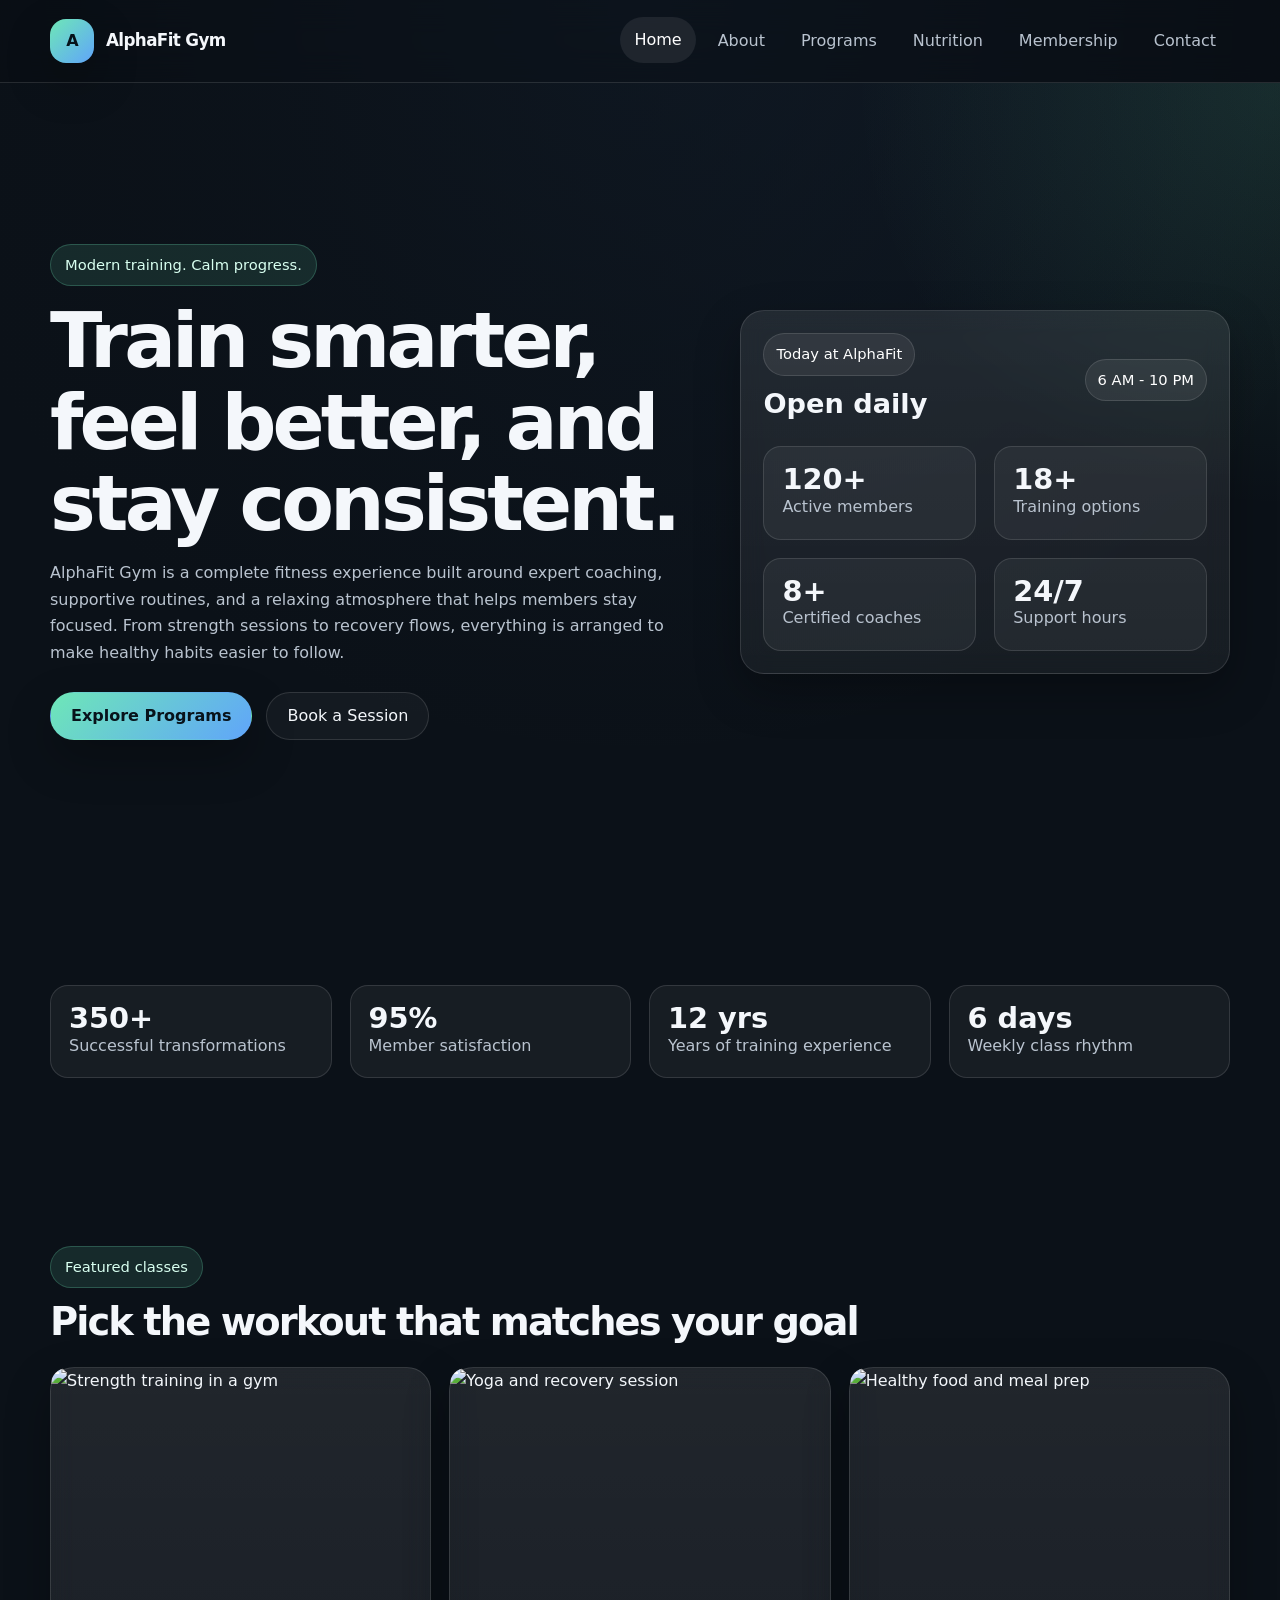
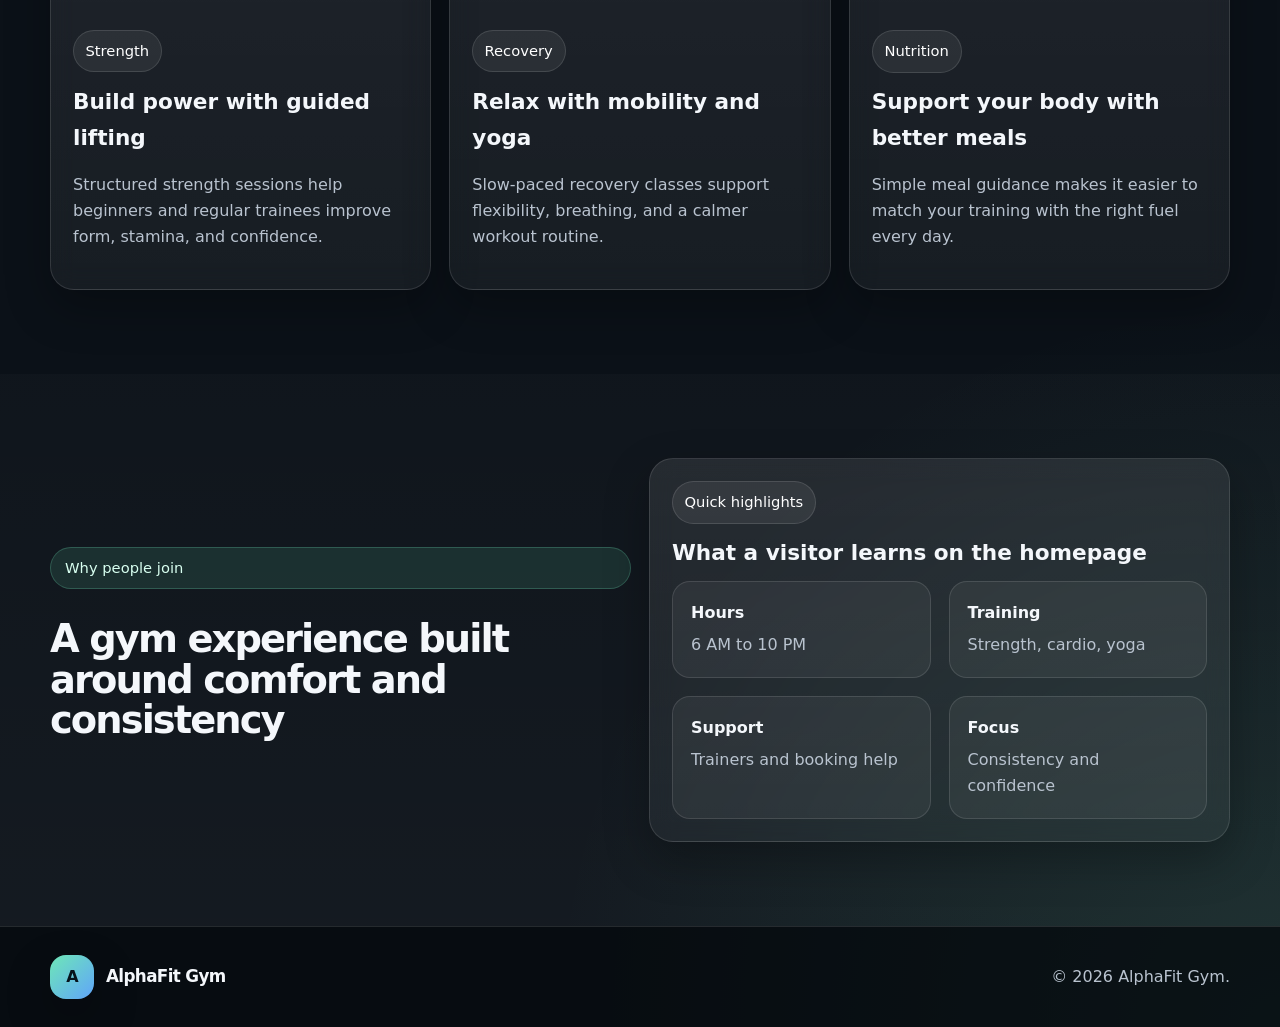
==== commit 8b4bd30b: "Revert "changes in UI" This reverts commit a02663815fa71239ce4f87976e281ac2ec832973." ====
--- a/alphaFit_gym_website_v2/index.html
+++ b/alphaFit_gym_website_v2/index.html
@@ -3,22 +3,22 @@
 <head>
 <meta charset="UTF-8" />
 <meta name="viewport" content="width=device-width, initial-scale=1.0" />
-<meta name="description" content="AlphaFit Gym — Expert coaching, structured programs, and a focused training culture in Kolkata. Strength, cardio, yoga, and nutrition under one roof." />
-<link rel="preconnect" href="https://fonts.googleapis.com" />
-<link rel="preconnect" href="https://fonts.gstatic.com" crossorigin />
+<link rel="preconnect" href="https://images.unsplash.com" />
+<link rel="preconnect" href="https://unsplash.com" crossorigin />
+<link rel="preload" as="image" href="https://unsplash.com/photos/J2PUYtMwjac/download?force=true" />
 <link rel="stylesheet" href="style.css" />
-<title>AlphaFit Gym | Train Smarter. Feel Better.</title>
+  <title>AlphaFit Gym | Home</title>
 </head>
 <body>
-
 <header class="site-header">
   <div class="container nav-wrap">
     <a class="brand" href="index.html" aria-label="AlphaFit Gym home">
       <span class="brand-mark">A</span>
       <span class="brand-text">AlphaFit Gym</span>
     </a>
-    <button class="nav-toggle" data-nav-toggle aria-expanded="false" aria-label="Toggle navigation">&#9776;</button>
-    <button class="theme-toggle" type="button" data-theme-toggle aria-pressed="false">Light mode</button>
+
+    <button class="nav-toggle" data-nav-toggle aria-expanded="false" aria-label="Toggle navigation">☰</button>
+
     <nav class="nav-links" data-nav-links>
       <a href="index.html">Home</a>
       <a href="about.html">About</a>
@@ -29,288 +29,131 @@
     </nav>
   </div>
 </header>
-
 <main>
-
-  <!-- HERO -->
-  <section class="hero" style="--hero-image: url('https://images.unsplash.com/photo-1534438327276-14e5300c3a48?w=1600&q=80');">
+  <section class="hero" style="--hero-image: url('https://unsplash.com/photos/J2PUYtMwjac/download?force=true');">
     <div class="container hero-grid">
       <div class="hero-copy reveal">
-        <div class="hero-eyebrow">
-          <span class="line"></span>
-          <span>Modern Training. Calm Progress.</span>
-        </div>
-        <h1>Train<em>Smarter.</em>Feel Better.</h1>
-        <p>AlphaFit Gym is a complete fitness experience built around expert coaching, supportive routines, and a focused atmosphere that makes consistent training easy.</p>
+        <span class="badge">Modern training. Calm progress.</span>
+        <h1>Train smarter, feel better, and stay consistent.</h1>
+        <p>
+          AlphaFit Gym is a complete fitness experience built around expert coaching, supportive routines,
+          and a relaxing atmosphere that helps members stay focused. From strength sessions to recovery flows,
+          everything is arranged to make healthy habits easier to follow.
+        </p>
         <div class="hero-actions">
-          <a class="btn btn-primary btn-lg" href="programs.html">Explore Programs</a>
-          <a class="btn btn-secondary btn-lg" href="contact.html">Book a Session</a>
+          <a class="btn btn-primary" href="programs.html">Explore Programs</a>
+          <a class="btn btn-secondary" href="contact.html">Book a Session</a>
         </div>
       </div>
+
       <aside class="hero-panel reveal">
         <div class="panel-head">
           <div>
             <span class="tag">Today at AlphaFit</span>
-            <h2>Open Daily</h2>
+            <h2>Open daily</h2>
           </div>
-          <span class="pill">6 AM – 10 PM</span>
+          <span class="pill">6 AM - 10 PM</span>
         </div>
         <div class="mini-stats">
           <div>
             <strong data-count="120" data-suffix="+">120+</strong>
-            <span>Active Members</span>
+            <span>Active members</span>
           </div>
           <div>
             <strong data-count="18" data-suffix="+">18+</strong>
-            <span>Training Options</span>
+            <span>Training options</span>
           </div>
           <div>
             <strong data-count="8" data-suffix="+">8+</strong>
-            <span>Certified Coaches</span>
+            <span>Certified coaches</span>
           </div>
           <div>
             <strong data-count="24" data-suffix="/7">24/7</strong>
-            <span>Support Hours</span>
+            <span>Support hours</span>
           </div>
         </div>
       </aside>
     </div>
   </section>
 
-  <!-- STATS STRIP -->
   <section class="stats-strip">
     <div class="container stats-grid reveal">
-      <div class="stat-card">
-        <strong data-count="350" data-suffix="+">350+</strong>
-        <span>Successful Transformations</span>
-      </div>
-      <div class="stat-card">
-        <strong data-count="95" data-suffix="%">95%</strong>
-        <span>Member Satisfaction</span>
-      </div>
-      <div class="stat-card">
-        <strong data-count="12" data-suffix=" yrs">12 yrs</strong>
-        <span>Training Experience</span>
-      </div>
-      <div class="stat-card">
-        <strong data-count="6" data-suffix=" days">6 days</strong>
-        <span>Weekly Class Rhythm</span>
-      </div>
+      <div class="stat-card"><strong data-count="350" data-suffix="+">350+</strong><span>Successful transformations</span></div>
+      <div class="stat-card"><strong data-count="95" data-suffix="%">95%</strong><span>Member satisfaction</span></div>
+      <div class="stat-card"><strong data-count="12" data-suffix=" yrs">12 yrs</strong><span>Years of training experience</span></div>
+      <div class="stat-card"><strong data-count="6" data-suffix=" days">6 days</strong><span>Weekly class rhythm</span></div>
     </div>
   </section>
 
-  <!-- FEATURED CLASSES -->
   <section class="section">
     <div class="container">
       <div class="section-heading reveal">
-        <span class="badge">Featured Classes</span>
-        <h2>Pick the Workout That Matches Your Goal</h2>
-        <p>Every session is structured to give members a clear focus, not a random workout experience.</p>
+        <span class="badge">Featured classes</span>
+        <h2>Pick the workout that matches your goal</h2>
       </div>
+
       <div class="grid-3">
         <article class="card reveal">
-          <div class="card-media">
-            <img src="https://images.unsplash.com/photo-1534438327276-14e5300c3a48?w=600&q=80" alt="Strength training session" loading="lazy" decoding="async" />
-          </div>
+          <div class="card-media"><img src="https://unsplash.com/photos/J2PUYtMwjac/download?force=true" alt="Strength training in a gym" loading="lazy" decoding="async" /></div>
           <div class="card-body">
             <span class="tag">Strength</span>
-            <h3>Build Power with Guided Lifting</h3>
-            <p>Structured strength sessions help beginners and experienced trainees improve form, stamina, and confidence.</p>
-            <div style="margin-top:16px;">
-              <a class="btn btn-secondary" href="programs.html">View Program</a>
-            </div>
+            <h3>Build power with guided lifting</h3>
+            <p>Structured strength sessions help beginners and regular trainees improve form, stamina, and confidence.</p>
           </div>
         </article>
         <article class="card reveal">
-          <div class="card-media">
-            <img src="https://images.unsplash.com/photo-1575052814086-f385e2e2ad1b?w=600&q=80" alt="Yoga and recovery session" loading="lazy" decoding="async" />
-          </div>
+          <div class="card-media"><img src="https://unsplash.com/photos/t1NEMSm1rgI/download?force=true" alt="Yoga and recovery session" loading="lazy" decoding="async" /></div>
           <div class="card-body">
             <span class="tag">Recovery</span>
-            <h3>Relax with Mobility and Yoga</h3>
-            <p>Slow-paced recovery classes support flexibility, breathing, and a calmer approach to training.</p>
-            <div style="margin-top:16px;">
-              <a class="btn btn-secondary" href="programs.html">View Program</a>
-            </div>
+            <h3>Relax with mobility and yoga</h3>
+            <p>Slow-paced recovery classes support flexibility, breathing, and a calmer workout routine.</p>
           </div>
         </article>
         <article class="card reveal">
-          <div class="card-media">
-            <img src="https://images.unsplash.com/photo-1490645935967-10de6ba17061?w=600&q=80" alt="Nutrition guidance" loading="lazy" decoding="async" />
-          </div>
+          <div class="card-media"><img src="https://unsplash.com/photos/QvkAQTNj4zk/download?force=true" alt="Healthy food and meal prep" loading="lazy" decoding="async" /></div>
           <div class="card-body">
             <span class="tag">Nutrition</span>
-            <h3>Support Your Body with Better Meals</h3>
+            <h3>Support your body with better meals</h3>
             <p>Simple meal guidance makes it easier to match your training with the right fuel every day.</p>
-            <div style="margin-top:16px;">
-              <a class="btn btn-secondary" href="nutrition.html">Learn More</a>
-            </div>
           </div>
         </article>
       </div>
     </div>
   </section>
 
-  <!-- WHY JOIN -->
   <section class="section alt-section">
     <div class="container split-layout">
       <div class="content-block reveal">
-        <span class="badge">Why People Join</span>
-        <h2>A Gym Built Around Comfort and Consistency</h2>
-        <p class="lead">AlphaFit is designed for people who want real progress without a confusing routine.</p>
-        <div class="detail-list">
-          <div class="detail-item">
-            <span class="dot"></span>
-            <div>
-              <strong>Coaching That Explains the Why</strong>
-              <p>Members understand what they are doing, not just what rep to perform next.</p>
-            </div>
-          </div>
-          <div class="detail-item">
-            <span class="dot"></span>
-            <div>
-              <strong>Plans That Respect Real Schedules</strong>
-              <p>Routines are adjusted around work, college, family, and recovery capacity.</p>
-            </div>
-          </div>
-          <div class="detail-item">
-            <span class="dot"></span>
-            <div>
-              <strong>Atmosphere That Feels Focused</strong>
-              <p>The environment is energetic without becoming intimidating or chaotic.</p>
-            </div>
-          </div>
-        </div>
-        <div style="margin-top:32px;">
-          <a class="btn btn-primary" href="about.html">About AlphaFit</a>
-        </div>
+        <span class="badge">Why people join</span>
+        <h2>A gym experience built around comfort and consistency</h2>
       </div>
+
       <div class="card reveal">
-        <div class="card-media">
-          <img src="https://images.unsplash.com/photo-1571019613454-1cb2f99b2d8b?w=600&q=80" alt="Personal training session" loading="lazy" decoding="async" />
-        </div>
         <div class="card-body">
-          <span class="tag">Quick Highlights</span>
-          <h3>Everything in One Place</h3>
+          <span class="tag">Quick highlights</span>
+          <h3>What a visitor learns on the homepage</h3>
           <div class="info-grid">
             <div><strong>Hours</strong><span>6 AM to 10 PM</span></div>
             <div><strong>Training</strong><span>Strength, cardio, yoga</span></div>
-            <div><strong>Support</strong><span>Certified coaches</span></div>
-            <div><strong>Focus</strong><span>Consistency & confidence</span></div>
+            <div><strong>Support</strong><span>Trainers and booking help</span></div>
+            <div><strong>Focus</strong><span>Consistency and confidence</span></div>
           </div>
         </div>
       </div>
     </div>
   </section>
-
-  <!-- TESTIMONIALS -->
-  <section class="section">
-    <div class="container">
-      <div class="section-heading reveal">
-        <span class="badge">Member Stories</span>
-        <h2>Results That Speak for Themselves</h2>
-        <p>Real members, real progress. Here is what the AlphaFit community has to say.</p>
-      </div>
-      <div class="testimonials-grid">
-        <div class="testimonial-card reveal">
-          <div class="stars"><span>★</span><span>★</span><span>★</span><span>★</span><span>★</span></div>
-          <p class="testimonial-text">I joined with zero gym experience. Within three months I felt stronger than I ever had. The coaches never made me feel lost or out of place.</p>
-          <div class="testimonial-author">
-            <div class="author-avatar">R</div>
-            <div>
-              <div class="author-name">Rahul Mehta</div>
-              <div class="author-meta">Member since 2024 · Strength Training</div>
-            </div>
-          </div>
-        </div>
-        <div class="testimonial-card reveal">
-          <div class="stars"><span>★</span><span>★</span><span>★</span><span>★</span><span>★</span></div>
-          <p class="testimonial-text">The nutrition guidance combined with the workout plan changed everything. Lost 12 kg in five months and actually kept it off.</p>
-          <div class="testimonial-author">
-            <div class="author-avatar">P</div>
-            <div>
-              <div class="author-name">Priya Sharma</div>
-              <div class="author-meta">Member since 2023 · Weight Loss</div>
-            </div>
-          </div>
-        </div>
-        <div class="testimonial-card reveal">
-          <div class="stars"><span>★</span><span>★</span><span>★</span><span>★</span><span>★</span></div>
-          <p class="testimonial-text">The yoga and recovery sessions are a game changer. My posture improved drastically and the back pain I had for years is almost gone.</p>
-          <div class="testimonial-author">
-            <div class="author-avatar">A</div>
-            <div>
-              <div class="author-name">Arjun Das</div>
-              <div class="author-meta">Member since 2024 · Mobility</div>
-            </div>
-          </div>
-        </div>
-      </div>
-    </div>
-  </section>
-
-  <!-- CTA BANNER -->
-  <section class="cta-banner">
-    <div class="container cta-inner">
-      <div class="cta-text">
-        <h2>Start Your Journey Today</h2>
-        <p>Book a free trial session and see why hundreds of members trust AlphaFit with their fitness goals.</p>
-      </div>
-      <div class="cta-actions">
-        <a class="btn btn-white btn-lg" href="contact.html">Book Free Trial</a>
-        <a class="btn btn-outline-white btn-lg" href="membership.html">View Plans</a>
-      </div>
-    </div>
-  </section>
-
 </main>
-
 <footer class="footer">
-  <div class="container footer-shell">
-    <div class="footer-grid">
-      <article class="footer-copy">
-        <a class="brand footer-brand" href="index.html" aria-label="Back to home">
-          <span class="brand-mark">A</span>
-          <span class="brand-text">AlphaFit Gym</span>
-        </a>
-        <p>AlphaFit Gym is a modern training space built for people who want practical coaching, thoughtful programming, and a place that makes consistency easier.</p>
-        <span class="tag">Strength, Recovery and Nutrition Under One Roof</span>
-      </article>
-      <nav aria-label="Footer quick links">
-        <h3 class="footer-title">Quick Links</h3>
-        <ul class="footer-links">
-          <li><a href="about.html">About the gym</a></li>
-          <li><a href="programs.html">Training programs</a></li>
-          <li><a href="nutrition.html">Nutrition guidance</a></li>
-          <li><a href="membership.html">Membership plans</a></li>
-          <li><a href="contact.html">Book a session</a></li>
-        </ul>
-      </nav>
-      <section>
-        <h3 class="footer-title">Hours</h3>
-        <ul class="footer-contact">
-          <li><strong>Monday to Friday</strong>6:00 AM – 10:00 PM</li>
-          <li><strong>Saturday</strong>7:00 AM – 9:00 PM</li>
-          <li><strong>Sunday</strong>8:00 AM – 1:00 PM</li>
-        </ul>
-      </section>
-      <address class="footer-address">
-        <h3 class="footer-title">Contact</h3>
-        <ul class="footer-contact">
-          <li><strong>Phone</strong><a href="tel:+919876543210">+91 98765 43210</a></li>
-          <li><strong>Email</strong><a href="mailto:contact@alphafitgym.com">contact@alphafitgym.com</a></li>
-          <li><strong>Location</strong>24 Lake View Road, Kolkata</li>
-        </ul>
-      </address>
-    </div>
-    <div class="footer-bottom">
-      <p class="copyright">&copy; 2026 AlphaFit Gym. Built for stronger habits and steady progress.</p>
-      <span class="tag">Open for Consultations and Trial Sessions</span>
-    </div>
+  <div class="container footer-inner">
+    <a class="brand footer-brand" href="index.html" aria-label="Back to home">
+      <span class="brand-mark">A</span>
+      <span class="brand-text">AlphaFit Gym</span>
+    </a>
+    <p>© 2026 AlphaFit Gym.</p>
   </div>
 </footer>
 
-<button class="scroll-top" data-scroll-top aria-label="Scroll to top">&#8593;</button>
+<button class="scroll-top" data-scroll-top aria-label="Scroll to top">↑</button>
 <script src="script.js"></script>
 </body>
-</html>
+</html>
--- a/alphaFit_gym_website_v2/style.css
+++ b/alphaFit_gym_website_v2/style.css
@@ -1,1430 +1,805 @@
-@import url('https://fonts.googleapis.com/css2?family=Bebas+Neue&family=Barlow:ital,wght@0,300;0,400;0,500;0,600;0,700;0,800;0,900;1,300;1,400&family=Barlow+Condensed:wght@400;500;600;700;800&display=swap');
 
 :root {
-  --black: #0b0f12;
-  --dark: #12181d;
-  --dark2: #1b242c;
-  --dark3: #24303a;
-  --card-bg: #162029;
-  --border: rgba(255,255,255,0.07);
-  --border2: rgba(255,255,255,0.12);
-  --red: #d47a4a;
-  --red-dim: #ba693c;
-  --red-glow: rgba(212,122,74,0.18);
-  --red-glow2: rgba(212,122,74,0.08);
-  --white: #ffffff;
-  --off-white: #f0ece6;
-  --muted: rgba(255,255,255,0.48);
-  --muted2: rgba(255,255,255,0.7);
-  --header-bg: rgba(11,15,18,0.9);
-  --panel-bg: rgba(16,22,28,0.96);
-  --hero-image-filter: brightness(0.22) saturate(0.7);
-  --hero-overlay: linear-gradient(135deg, rgba(10,10,10,0.96) 0%, rgba(10,10,10,0.5) 55%, rgba(10,10,10,0.85) 100%);
-  --page-hero-image-filter: brightness(0.18) saturate(0.5);
-  --page-hero-overlay: linear-gradient(to top, rgba(10,10,10,1) 0%, rgba(10,10,10,0.5) 60%, rgba(10,10,10,0.2) 100%);
-  --section-pad: clamp(64px, 8vw, 120px);
-  --container: 1240px;
-  --radius: 4px;
-  --radius-lg: 8px;
-  --nav-h: 72px;
-  --font-display: 'Bebas Neue', sans-serif;
-  --font-condensed: 'Barlow Condensed', sans-serif;
-  --font-body: 'Barlow', sans-serif;
-}
-
-body[data-theme="light"] {
-  --black: #f3ecdf;
-  --dark: #f7f1e7;
-  --dark2: #efe7db;
-  --dark3: #e6ddcf;
-  --card-bg: #fbf7f1;
-  --border: rgba(83, 66, 48, 0.1);
-  --border2: rgba(83, 66, 48, 0.18);
-  --white: #22303a;
-  --off-white: #5f6e79;
-  --muted: rgba(34,48,58,0.52);
-  --muted2: rgba(34,48,58,0.76);
-  --header-bg: rgba(243,236,223,0.92);
-  --panel-bg: rgba(248,243,235,0.98);
-  --red-glow: rgba(212,122,74,0.14);
-  --red-glow2: rgba(212,122,74,0.06);
-  --hero-image-filter: brightness(0.52) saturate(0.78);
-  --hero-overlay: linear-gradient(135deg, rgba(243,236,223,0.78) 0%, rgba(243,236,223,0.34) 55%, rgba(243,236,223,0.68) 100%);
-  --page-hero-image-filter: brightness(0.58) saturate(0.78);
-  --page-hero-overlay: linear-gradient(to top, rgba(243,236,223,0.82) 0%, rgba(243,236,223,0.38) 60%, rgba(243,236,223,0.2) 100%);
-}
-
-*, *::before, *::after { box-sizing: border-box; margin: 0; padding: 0; }
-
-html { scroll-behavior: smooth; font-size: 16px; }
+  --bg: #0b1118;
+  --panel: rgba(255, 255, 255, 0.06);
+  --panel-strong: rgba(255, 255, 255, 0.09);
+  --text: #f4f7fb;
+  --muted: #b9c3cf;
+  --line: rgba(255, 255, 255, 0.12);
+  --accent: #6ee7b7;
+  --accent-2: #60a5fa;
+  --shadow: 0 18px 45px rgba(0, 0, 0, 0.28);
+  --radius: 24px;
+  --content-width: 1180px;
+}
+
+* {
+  box-sizing: border-box;
+}
+
+html {
+  scroll-behavior: smooth;
+  scroll-padding-top: 90px;
+}
 
 body {
-  font-family: var(--font-body);
-  background: var(--black);
-  color: var(--white);
-  line-height: 1.6;
-  overflow-x: hidden;
-  -webkit-font-smoothing: antialiased;
-  transition: background 0.25s ease, color 0.25s ease;
-}
-
-img { max-width: 100%; display: block; }
-a { color: inherit; text-decoration: none; }
-ul { list-style: none; }
-button { cursor: pointer; font-family: inherit; }
+  margin: 0;
+  font-family: Inter, system-ui, -apple-system, BlinkMacSystemFont, "Segoe UI", sans-serif;
+  background:
+    radial-gradient(circle at top, rgba(96, 165, 250, 0.14), transparent 28%),
+    radial-gradient(circle at bottom right, rgba(110, 231, 183, 0.12), transparent 25%),
+    var(--bg);
+  color: var(--text);
+  line-height: 1.65;
+  text-rendering: optimizeLegibility;
+}
+
+img {
+  display: block;
+  width: 100%;
+  height: 100%;
+  object-fit: cover;
+}
+
+a {
+  color: inherit;
+  text-decoration: none;
+}
+
+button,
+input,
+select,
+textarea {
+  font: inherit;
+}
 
 .container {
-  max-width: var(--container);
-  margin: 0 auto;
-  padding: 0 clamp(20px, 4vw, 48px);
-}
-
-/* ─────────── SCROLLBAR ─────────── */
-::-webkit-scrollbar { width: 4px; }
-::-webkit-scrollbar-track { background: var(--dark); }
-::-webkit-scrollbar-thumb { background: var(--red); }
-
-/* ─────────── HEADER / NAV ─────────── */
+  width: min(100% - 32px, var(--content-width));
+  margin-inline: auto;
+}
+
 .site-header {
-  position: fixed;
-  top: 0; left: 0; right: 0;
-  z-index: 1000;
-  height: var(--nav-h);
-  display: flex;
-  align-items: center;
-  background: var(--header-bg);
+  position: sticky;
+  top: 0;
+  z-index: 50;
   backdrop-filter: blur(16px);
-  -webkit-backdrop-filter: blur(16px);
-  border-bottom: 1px solid var(--border);
-  transition: box-shadow 0.3s;
-}
-.site-header.scrolled { box-shadow: 0 4px 32px rgba(0,0,0,0.6); }
+  background: rgba(9, 13, 19, 0.72);
+  border-bottom: 1px solid var(--line);
+}
 
 .nav-wrap {
+  position: relative;
+  min-height: 82px;
   display: flex;
   align-items: center;
   justify-content: space-between;
-  width: 100%;
-  gap: 14px;
+  gap: 16px;
 }
 
 .brand {
-  display: flex;
+  display: inline-flex;
   align-items: center;
-  gap: 10px;
-  font-family: var(--font-condensed);
+  gap: 12px;
   font-weight: 800;
-  font-size: 1.25rem;
-  letter-spacing: 0.04em;
-  text-transform: uppercase;
-}
+  letter-spacing: -0.04em;
+}
+
 .brand-mark {
-  width: 38px; height: 38px;
-  background: var(--red);
-  color: #fff;
-  border-radius: var(--radius);
-  display: flex; align-items: center; justify-content: center;
-  font-family: var(--font-display);
-  font-size: 1.4rem;
-  flex-shrink: 0;
+  width: 44px;
+  height: 44px;
+  border-radius: 16px;
+  display: grid;
+  place-items: center;
+  background: linear-gradient(135deg, var(--accent), var(--accent-2));
+  color: #06121a;
+  box-shadow: var(--shadow);
+}
+
+.brand-text {
+  font-size: 1.05rem;
+}
+
+.nav-toggle {
+  display: none;
+  width: 46px;
+  height: 46px;
+  border-radius: 16px;
+  border: 1px solid var(--line);
+  background: rgba(255, 255, 255, 0.04);
+  color: var(--text);
+  cursor: pointer;
 }
 
 .nav-links {
   display: flex;
   align-items: center;
-  gap: 0;
-  margin-left: auto;
-  order: 2;
-}
+  gap: 8px;
+}
+
 .nav-links a {
-  font-family: var(--font-condensed);
-  font-weight: 600;
-  font-size: 0.95rem;
-  letter-spacing: 0.1em;
-  text-transform: uppercase;
-  color: var(--muted2);
-  padding: 8px 18px;
-  border-radius: var(--radius);
-  transition: color 0.2s, background 0.2s;
+  color: var(--muted);
+  padding: 10px 14px;
+  border-radius: 999px;
+  transition: transform 0.25s ease, background 0.25s ease, color 0.25s ease;
+}
+
+.nav-links a:hover,
+.nav-links a.active {
+  color: #ffffff;
+  background: rgba(255, 255, 255, 0.08);
+  transform: translateY(-1px);
+}
+
+.hero,
+.page-hero {
   position: relative;
-}
-.nav-links a::after {
-  content: '';
+  isolation: isolate;
+  overflow: hidden;
+}
+
+.hero {
+  min-height: calc(100vh - 82px);
+  display: grid;
+  align-items: center;
+}
+
+.hero::before,
+.page-hero::before {
+  content: "";
   position: absolute;
-  bottom: 4px; left: 18px; right: 18px;
-  height: 2px;
-  background: var(--red);
-  transform: scaleX(0);
-  transform-origin: left;
-  transition: transform 0.2s;
-}
-.nav-links a:hover { color: var(--white); }
-.nav-links a:hover::after,
-.nav-links a.active::after { transform: scaleX(1); }
-.nav-links a.active { color: var(--white); }
-
-.nav-toggle {
-  display: none;
-  background: none;
-  border: 1px solid var(--border2);
-  color: var(--white);
-  width: 40px; height: 40px;
-  border-radius: var(--radius);
-  font-size: 1.1rem;
+  inset: 0;
+  background: linear-gradient(90deg, rgba(11, 17, 24, 0.96), rgba(11, 17, 24, 0.72) 50%, rgba(11, 17, 24, 0.38)), var(--hero-image);
+  background-size: cover;
+  background-position: center;
+  z-index: -2;
+  transform: scale(1.04);
+}
+
+.hero::after,
+.page-hero::after {
+  content: "";
+  position: absolute;
+  inset: 0;
+  background: radial-gradient(circle at top right, rgba(110, 231, 183, 0.12), transparent 28%);
+  z-index: -1;
+}
+
+.hero-grid,
+.page-hero-inner {
+  padding-block: 72px;
+}
+
+.hero-grid {
+  display: grid;
+  grid-template-columns: 1.15fr 0.85fr;
+  gap: 28px;
+  align-items: center;
+}
+
+.hero-copy h1,
+.page-hero-inner h1,
+.section-heading h2,
+.content-block h2,
+.form-shell h2,
+.faq h2 {
+  margin: 14px 0 12px;
+  letter-spacing: -0.05em;
+  line-height: 1.06;
+}
+
+.hero-copy h1,
+.page-hero-inner h1 {
+  font-size: clamp(2.6rem, 6vw, 5.4rem);
+}
+
+.section-heading h2,
+.content-block h2,
+.form-shell h2,
+.faq h2 {
+  font-size: clamp(2rem, 3vw, 3rem);
+}
+
+.hero-copy p,
+.page-hero-inner p,
+.section-heading p,
+.content-block p,
+.helper,
+.note,
+.card-body p,
+.faq-answer p {
+  color: var(--muted);
+}
+
+.hero-copy p,
+.page-hero-inner p,
+.section-heading p,
+.content-block p {
+  max-width: 62ch;
+}
+
+.hero-actions {
+  display: flex;
+  flex-wrap: wrap;
+  gap: 14px;
+  margin-top: 26px;
+}
+
+.btn {
+  display: inline-flex;
   align-items: center;
   justify-content: center;
-  order: 4;
-}
-
-.theme-toggle {
-  background: transparent;
-  border: 1px solid var(--border2);
-  color: var(--white);
-  min-height: 40px;
-  padding: 0 14px;
+  min-height: 48px;
+  padding: 0 20px;
+  border-radius: 999px;
+  border: 1px solid transparent;
+  transition: transform 0.25s ease, box-shadow 0.25s ease, background 0.25s ease;
+}
+
+.btn:hover {
+  transform: translateY(-2px);
+}
+
+.btn-primary {
+  background: linear-gradient(135deg, var(--accent), var(--accent-2));
+  color: #08131b;
+  box-shadow: var(--shadow);
+  font-weight: 700;
+}
+
+.btn-secondary {
+  border-color: var(--line);
+  background: rgba(255, 255, 255, 0.04);
+}
+
+.hero-panel,
+.card,
+.form-shell,
+.faq-item {
+  background: linear-gradient(180deg, rgba(255, 255, 255, 0.09), rgba(255, 255, 255, 0.05));
+  border: 1px solid var(--line);
   border-radius: var(--radius);
-  font-family: var(--font-condensed);
-  font-size: 0.82rem;
-  font-weight: 700;
-  letter-spacing: 0.12em;
-  text-transform: uppercase;
-  transition: border-color 0.2s, color 0.2s, background 0.2s;
-  order: 3;
-  flex-shrink: 0;
-}
-
-.theme-toggle:hover {
-  border-color: var(--red);
-  background: var(--red-glow2);
-}
-
-/* ─────────── HERO ─────────── */
-.hero {
-  min-height: 100vh;
+  box-shadow: var(--shadow);
+  backdrop-filter: blur(12px);
+}
+
+.hero-panel,
+.card,
+.form-shell {
+  transition: transform 0.35s ease, border-color 0.35s ease, background 0.35s ease;
+}
+
+.hero-panel:hover,
+.card:hover,
+.form-shell:hover {
+  transform: translateY(-6px);
+  border-color: rgba(110, 231, 183, 0.25);
+}
+
+.hero-panel {
+  padding: 22px;
+}
+
+.panel-head,
+.footer-inner {
   display: flex;
   align-items: center;
+  justify-content: space-between;
+  gap: 16px;
+}
+
+.panel-head h2 {
+  margin: 6px 0 0;
+  font-size: 1.7rem;
+}
+
+.pill,
+.badge,
+.tag {
+  display: inline-flex;
+  align-items: center;
+  gap: 8px;
+  border-radius: 999px;
+}
+
+.pill,
+.tag {
+  padding: 8px 12px;
+  background: rgba(255, 255, 255, 0.07);
+  border: 1px solid var(--line);
+  color: #fff;
+  font-size: 0.92rem;
+}
+
+.badge {
+  padding: 8px 14px;
+  background: rgba(110, 231, 183, 0.12);
+  color: #d8fff0;
+  border: 1px solid rgba(110, 231, 183, 0.24);
+  font-size: 0.92rem;
+}
+
+.mini-stats,
+.stats-grid,
+.grid-3,
+.split-layout,
+.contact-layout,
+.field-grid,
+.info-grid,
+.contact-pills,
+.detail-list {
+  display: grid;
+  gap: 18px;
+}
+
+.mini-stats {
+  grid-template-columns: repeat(2, minmax(0, 1fr));
+  margin-top: 20px;
+}
+
+.mini-stats div,
+.stat-card,
+.contact-pill,
+.info-grid div {
+  padding: 18px;
+  border-radius: 18px;
+  background: rgba(255, 255, 255, 0.05);
+  border: 1px solid var(--line);
+}
+
+.mini-stats strong,
+.stat-card strong {
+  display: block;
+  font-size: 1.8rem;
+  line-height: 1;
+}
+
+.mini-stats span,
+.stat-card span,
+.contact-pill span,
+.info-grid span {
+  color: var(--muted);
+}
+
+.stats-strip,
+.section,
+.page-hero {
+  padding-block: 84px;
+}
+
+.stats-grid {
+  grid-template-columns: repeat(4, minmax(0, 1fr));
+}
+
+.grid-3 {
+  grid-template-columns: repeat(3, minmax(0, 1fr));
+}
+
+.split-layout,
+.contact-layout {
+  grid-template-columns: repeat(2, minmax(0, 1fr));
+  align-items: center;
+}
+
+.content-block {
+  display: grid;
+  gap: 16px;
+}
+
+.lead {
+  font-size: 1.08rem;
+}
+
+.card-media {
+  height: 240px;
+  overflow: hidden;
+  border-radius: calc(var(--radius) - 8px);
+}
+
+.card-media img {
+  transition: transform 0.7s ease;
+}
+
+.card:hover .card-media img {
+  transform: scale(1.05);
+}
+
+.card-body {
+  padding: 22px;
+}
+
+.card-body h3 {
+  margin: 12px 0 10px;
+  font-size: 1.35rem;
+}
+
+.section-heading {
+  margin-bottom: 24px;
+}
+
+.left-align {
+  text-align: left;
+}
+
+.alt-section {
+  background: linear-gradient(180deg, rgba(255, 255, 255, 0.02), rgba(255, 255, 255, 0.04));
+}
+
+.check-list,
+.detail-list,
+.info-list {
+  margin: 18px 0 0;
+  padding: 0;
+  list-style: none;
+}
+
+.check-list li {
   position: relative;
-  overflow: hidden;
-  padding-top: var(--nav-h);
-}
-.hero::before {
-  content: '';
+  padding-left: 30px;
+  margin-bottom: 12px;
+  color: var(--muted);
+}
+
+.check-list li::before {
+  content: "";
   position: absolute;
-  inset: 0;
-  background: var(--hero-image, linear-gradient(135deg, #111 0%, #222 100%)) center/cover no-repeat;
-  filter: var(--hero-image-filter);
-  z-index: 0;
-  transition: transform 0.6s cubic-bezier(0.25,0.46,0.45,0.94);
-}
-.hero::after {
-  content: '';
-  position: absolute;
-  inset: 0;
-  background: var(--hero-overlay);
-  z-index: 1;
-}
-.hero-grid {
-  position: relative;
-  z-index: 2;
-  display: grid;
-  grid-template-columns: 1fr 380px;
-  gap: 40px;
-  align-items: center;
-  padding-top: clamp(40px, 6vw, 80px);
-  padding-bottom: clamp(60px, 8vw, 100px);
-}
-
-.hero-eyebrow {
-  display: flex;
-  align-items: center;
-  gap: 12px;
-  margin-bottom: 24px;
-}
-.hero-eyebrow .line {
-  width: 48px; height: 2px;
-  background: var(--red);
-}
-.hero-eyebrow span {
-  font-family: var(--font-condensed);
-  font-weight: 700;
-  font-size: 0.8rem;
-  letter-spacing: 0.25em;
-  text-transform: uppercase;
-  color: var(--red);
-}
-
-.hero h1 {
-  font-family: var(--font-display);
-  font-size: clamp(4rem, 9vw, 9rem);
-  line-height: 0.9;
-  letter-spacing: 0.02em;
-  text-transform: uppercase;
-  margin-bottom: 28px;
-}
-.hero h1 em {
-  font-style: normal;
-  color: var(--red);
+  left: 0;
+  top: 10px;
+  width: 16px;
+  height: 16px;
+  border-radius: 50%;
+  background: linear-gradient(135deg, var(--accent), var(--accent-2));
+}
+
+.check-list.compact li,
+.info-list li {
+  margin-bottom: 10px;
+}
+
+.info-list li {
+  color: var(--muted);
+}
+
+.info-grid {
+  grid-template-columns: repeat(2, minmax(0, 1fr));
+}
+
+.info-grid strong {
   display: block;
-}
-.hero p {
-  font-size: 1.1rem;
-  color: var(--muted2);
-  max-width: 520px;
-  margin-bottom: 40px;
-  line-height: 1.7;
-}
-
-body[data-theme="light"] .hero h1,
-body[data-theme="light"] .hero p {
-  color: #22303a;
-}
-
-body[data-theme="light"] .hero h1 em,
-body[data-theme="light"] .hero-eyebrow span {
-  color: var(--red);
-}
-.hero-actions {
-  display: flex;
-  gap: 14px;
-  flex-wrap: wrap;
-}
-
-.hero-panel {
-  background: var(--card-bg);
-  border: 1px solid var(--border2);
-  border-radius: var(--radius-lg);
-  padding: 32px;
-  position: relative;
-  overflow: hidden;
-}
-.hero-panel::before {
-  content: '';
-  position: absolute;
-  top: 0; left: 0; right: 0;
-  height: 3px;
-  background: var(--red);
-}
-.panel-head {
+  margin-bottom: 6px;
+}
+
+.table-wrap {
+  overflow-x: auto;
+}
+
+.data-table {
+  width: 100%;
+  border-collapse: collapse;
+  min-width: 420px;
+}
+
+.data-table th,
+.data-table td {
+  padding: 14px 12px;
+  border-bottom: 1px solid var(--line);
+  text-align: left;
+}
+
+.data-table th {
+  color: #fff;
+}
+
+.faq-question {
   display: flex;
   align-items: flex-start;
   justify-content: space-between;
-  margin-bottom: 28px;
-}
-.panel-head h2 {
-  font-family: var(--font-condensed);
-  font-weight: 800;
-  font-size: 1.5rem;
-  letter-spacing: 0.05em;
-  text-transform: uppercase;
-  margin-top: 6px;
-}
-.pill {
-  background: var(--red);
-  color: #fff;
-  padding: 4px 12px;
-  border-radius: 20px;
-  font-family: var(--font-condensed);
-  font-weight: 700;
-  font-size: 0.8rem;
-  letter-spacing: 0.08em;
-  white-space: nowrap;
-}
-
-.mini-stats {
+  gap: 16px;
+}
+
+.detail-item {
   display: grid;
-  grid-template-columns: 1fr 1fr;
+  grid-template-columns: 12px minmax(0, 1fr);
+  align-items: start;
   gap: 16px;
-}
-.mini-stats > div {
-  background: var(--dark2);
-  border: 1px solid var(--border);
-  border-radius: var(--radius);
-  padding: 16px;
-}
-.mini-stats strong {
-  display: block;
-  font-family: var(--font-display);
-  font-size: 2.2rem;
-  color: var(--white);
-  line-height: 1;
-  margin-bottom: 4px;
-}
-.mini-stats span {
-  font-size: 0.78rem;
-  color: var(--muted);
-  font-weight: 500;
-  letter-spacing: 0.04em;
-  text-transform: uppercase;
-}
-
-/* ─────────── STATS STRIP ─────────── */
-.stats-strip {
-  background: var(--red);
-  padding: 0;
-  overflow: hidden;
-}
-.stats-grid {
-  display: grid;
-  grid-template-columns: repeat(4, 1fr);
-}
-.stat-card {
-  padding: 32px 24px;
-  text-align: center;
-  border-right: 1px solid rgba(255,255,255,0.15);
-  transition: background 0.2s;
-}
-.stat-card:last-child { border-right: none; }
-.stat-card:hover { background: rgba(0,0,0,0.12); }
-.stat-card strong {
-  display: block;
-  font-family: var(--font-display);
-  font-size: clamp(2.2rem, 4vw, 3.2rem);
-  color: #fff;
-  line-height: 1;
-  margin-bottom: 6px;
-}
-.stat-card span {
-  font-family: var(--font-condensed);
-  font-weight: 600;
-  font-size: 0.85rem;
-  letter-spacing: 0.1em;
-  text-transform: uppercase;
-  color: rgba(255,255,255,0.75);
-}
-
-/* ─────────── PAGE HERO ─────────── */
-.page-hero {
-  min-height: clamp(380px, 55vh, 560px);
-  display: flex;
-  align-items: flex-end;
-  position: relative;
-  overflow: hidden;
-  padding-top: var(--nav-h);
-}
-.page-hero::before {
-  content: '';
-  position: absolute;
-  inset: 0;
-  background: var(--hero-image, linear-gradient(135deg,#111,#222)) center/cover no-repeat;
-  filter: var(--page-hero-image-filter);
-  z-index: 0;
-}
-.page-hero::after {
-  content: '';
-  position: absolute;
-  inset: 0;
-  background: var(--page-hero-overlay);
-  z-index: 1;
-}
-.page-hero-inner {
-  position: relative;
-  z-index: 2;
-  padding-bottom: clamp(48px, 6vw, 80px);
-  padding-top: clamp(48px, 6vw, 80px);
-}
-.page-hero-inner h1 {
-  font-family: var(--font-display);
-  font-size: clamp(2.8rem, 6vw, 6rem);
-  line-height: 0.95;
-  text-transform: uppercase;
-  letter-spacing: 0.02em;
-  max-width: 900px;
-  margin: 16px 0 20px;
-}
-.page-hero-inner p {
-  font-size: 1.05rem;
-  color: var(--muted2);
-  max-width: 600px;
-  line-height: 1.7;
-}
-
-body[data-theme="light"] .page-hero-inner h1,
-body[data-theme="light"] .page-hero-inner p {
-  color: #22303a;
-}
-
-/* ─────────── SECTIONS ─────────── */
-.section {
-  padding: var(--section-pad) 0;
-}
-.alt-section {
-  background: var(--dark);
-}
-.section-heading {
-  text-align: center;
-  max-width: 680px;
-  margin: 0 auto clamp(48px, 6vw, 72px);
-}
-.section-heading h2 {
-  font-family: var(--font-display);
-  font-size: clamp(2.4rem, 5vw, 4.2rem);
-  text-transform: uppercase;
-  letter-spacing: 0.02em;
-  line-height: 1;
-  margin: 12px 0 16px;
-}
-.section-heading p {
-  color: var(--muted2);
-  font-size: 1.05rem;
-  line-height: 1.7;
-}
-.section-heading.left { text-align: left; margin-left: 0; }
-
-/* ─────────── BADGE ─────────── */
-.badge {
-  display: inline-flex;
-  align-items: center;
-  gap: 8px;
-  font-family: var(--font-condensed);
-  font-weight: 700;
-  font-size: 0.78rem;
-  letter-spacing: 0.2em;
-  text-transform: uppercase;
-  color: var(--red);
-}
-.badge::before {
-  content: '';
-  width: 24px; height: 2px;
-  background: var(--red);
-}
-
-/* ─────────── TAG ─────────── */
-.tag {
-  display: inline-block;
-  background: var(--red-glow2);
-  border: 1px solid rgba(232,40,30,0.25);
-  color: var(--red);
-  padding: 3px 10px;
-  border-radius: 2px;
-  font-family: var(--font-condensed);
-  font-weight: 700;
-  font-size: 0.72rem;
-  letter-spacing: 0.12em;
-  text-transform: uppercase;
-}
-
-/* ─────────── BUTTONS ─────────── */
-.btn {
-  display: inline-flex;
-  align-items: center;
-  gap: 8px;
-  font-family: var(--font-condensed);
-  font-weight: 700;
-  font-size: 0.9rem;
-  letter-spacing: 0.12em;
-  text-transform: uppercase;
-  padding: 14px 28px;
-  border-radius: var(--radius);
-  border: none;
-  transition: all 0.2s;
-  position: relative;
-  overflow: hidden;
-}
-.btn::after {
-  content: '';
-  position: absolute;
-  inset: 0;
-  background: rgba(255,255,255,0.1);
-  opacity: 0;
-  transition: opacity 0.2s;
-}
-.btn:hover::after { opacity: 1; }
-
-.btn-primary {
-  background: var(--red);
-  color: #fff;
-  box-shadow: 0 4px 20px rgba(232,40,30,0.35);
-}
-.btn-primary:hover {
-  background: var(--red-dim);
-  box-shadow: 0 6px 28px rgba(232,40,30,0.5);
-  transform: translateY(-1px);
-}
-.btn-secondary {
-  background: transparent;
-  color: var(--white);
-  border: 1px solid var(--border2);
-}
-.btn-secondary:hover {
-  border-color: rgba(255,255,255,0.3);
-  background: rgba(255,255,255,0.05);
-}
-
-body[data-theme="light"] .btn-secondary:hover {
-  border-color: rgba(34,48,58,0.24);
-  background: rgba(34,48,58,0.04);
-}
-.btn-lg { padding: 18px 36px; font-size: 1rem; }
-
-/* ─────────── CARDS ─────────── */
-.card {
-  background: var(--card-bg);
-  border: 1px solid var(--border);
-  border-radius: var(--radius-lg);
-  overflow: hidden;
-  transition: transform 0.3s, border-color 0.3s, box-shadow 0.3s;
-}
-.card:hover {
-  transform: translateY(-4px);
-  border-color: var(--border2);
-  box-shadow: 0 16px 48px rgba(0,0,0,0.4);
-}
-.card.featured {
-  border-color: var(--red);
-  box-shadow: 0 0 0 1px rgba(232,40,30,0.3), 0 16px 40px rgba(232,40,30,0.1);
-  position: relative;
-}
-.card.featured::after {
-  content: 'MOST POPULAR';
-  position: absolute;
-  top: 0; right: 0;
-  background: var(--red);
-  color: #fff;
-  font-family: var(--font-condensed);
-  font-weight: 800;
-  font-size: 0.65rem;
-  letter-spacing: 0.15em;
-  padding: 5px 14px;
-  border-bottom-left-radius: var(--radius);
-}
-.card-media {
-  height: 220px;
-  overflow: hidden;
-}
-.card-media img {
-  width: 100%; height: 100%;
-  object-fit: cover;
-  transition: transform 0.6s cubic-bezier(0.25,0.46,0.45,0.94);
-}
-.card:hover .card-media img { transform: scale(1.06); }
-.card-body {
-  padding: 28px;
-}
-.card-body h3 {
-  font-family: var(--font-condensed);
-  font-weight: 800;
-  font-size: 1.25rem;
-  letter-spacing: 0.04em;
-  text-transform: uppercase;
-  margin: 10px 0 12px;
-}
-.card-body p {
-  color: var(--muted2);
-  font-size: 0.95rem;
-  line-height: 1.65;
-}
-
-/* ─────────── GRIDS ─────────── */
-.grid-3 {
-  display: grid;
-  grid-template-columns: repeat(3, 1fr);
-  gap: 24px;
-}
-.grid-4 {
-  display: grid;
-  grid-template-columns: repeat(4, 1fr);
-  gap: 20px;
-}
-.split-layout {
-  display: grid;
-  grid-template-columns: 1fr 1fr;
-  gap: clamp(32px, 5vw, 64px);
-  align-items: center;
-}
-.split-layout.top { align-items: flex-start; }
-
-/* ─────────── CONTENT BLOCKS ─────────── */
-.content-block h2 {
-  font-family: var(--font-display);
-  font-size: clamp(2.2rem, 4vw, 3.8rem);
-  text-transform: uppercase;
-  letter-spacing: 0.02em;
-  line-height: 1;
-  margin: 12px 0 20px;
-}
-.content-block p.lead {
-  font-size: 1.1rem;
-  color: var(--muted2);
-  line-height: 1.7;
-  margin-bottom: 16px;
-}
-.content-block p {
-  color: var(--muted2);
-  font-size: 0.97rem;
-  line-height: 1.7;
-  margin-bottom: 12px;
-}
-
-/* ─────────── CHECK LIST ─────────── */
-.check-list {
-  display: flex;
-  flex-direction: column;
-  gap: 10px;
-  margin-top: 16px;
-}
-.check-list li {
-  display: flex;
-  align-items: center;
-  gap: 10px;
-  font-size: 0.95rem;
-  color: var(--muted2);
-}
-.check-list li::before {
-  content: '';
-  width: 18px; height: 18px;
-  border-radius: 50%;
-  background: var(--red-glow);
-  border: 1px solid rgba(232,40,30,0.4);
-  flex-shrink: 0;
-  background-image: url("data:image/svg+xml,%3Csvg xmlns='http://www.w3.org/2000/svg' viewBox='0 0 10 10'%3E%3Cpath d='M2 5l2.5 2.5L8 3' stroke='%23e8281e' stroke-width='1.5' fill='none' stroke-linecap='round' stroke-linejoin='round'/%3E%3C/svg%3E");
-  background-repeat: no-repeat;
-  background-position: center;
-}
-
-/* ─────────── DETAIL LIST ─────────── */
-.detail-list {
-  display: flex;
-  flex-direction: column;
-  gap: 24px;
-  margin-top: 8px;
-}
-.detail-item {
-  display: flex;
-  gap: 16px;
-  align-items: flex-start;
-}
-.dot {
-  width: 10px; height: 10px;
-  border-radius: 50%;
-  background: var(--red);
-  flex-shrink: 0;
-  margin-top: 6px;
-}
+  padding: 16px 0;
+  border-bottom: 1px solid var(--line);
+}
+
+
+.detail-item:last-child {
+  border-bottom: 0;
+}
+
+.detail-item > div {
+  min-width: 0;
+}
+
 .detail-item strong {
   display: block;
-  font-family: var(--font-condensed);
-  font-weight: 700;
-  font-size: 1rem;
-  letter-spacing: 0.04em;
-  text-transform: uppercase;
-  margin-bottom: 4px;
-}
+}
+
 .detail-item p {
-  color: var(--muted2);
-  font-size: 0.93rem;
-  line-height: 1.6;
-}
-
-/* ─────────── PRICING ─────────── */
-.pricing-grid { align-items: stretch; }
+  margin: 6px 0 0;
+}
+
+.dot {
+  width: 12px;
+  height: 12px;
+  margin-top: 8px;
+  border-radius: 50%;
+  background: linear-gradient(135deg, var(--accent), var(--accent-2));
+  flex: none;
+}
+
 .price {
-  font-family: var(--font-display);
-  font-size: 3.2rem;
-  color: var(--white);
-  line-height: 1;
-  margin: 16px 0 12px;
-}
-.price-period {
-  font-family: var(--font-body);
-  font-size: 0.9rem;
-  color: var(--muted);
-  font-weight: 400;
-  margin-left: 4px;
-}
-.pricing-points {
-  margin-top: 20px;
-  display: flex;
-  flex-direction: column;
-  gap: 8px;
-}
-.pricing-points li {
-  display: flex;
-  align-items: center;
-  gap: 10px;
-  font-size: 0.93rem;
-  color: var(--muted2);
-  padding: 8px 0;
-  border-bottom: 1px solid var(--border);
-}
-.pricing-points li::before {
-  content: '→';
-  color: var(--red);
-  font-size: 0.85rem;
-}
-.pricing-cta {
-  margin-top: 24px;
-  width: 100%;
-  display: flex;
-  justify-content: center;
-}
-
-/* ─────────── SCHEDULE TABLE ─────────── */
-.table-wrap { overflow-x: auto; }
-.data-table {
-  width: 100%;
-  border-collapse: collapse;
-  font-size: 0.9rem;
-}
-.data-table th {
-  font-family: var(--font-condensed);
-  font-weight: 700;
-  font-size: 0.78rem;
-  letter-spacing: 0.12em;
-  text-transform: uppercase;
-  color: var(--red);
-  padding: 10px 16px;
-  text-align: left;
-  border-bottom: 2px solid var(--border2);
-}
-.data-table td {
-  padding: 12px 16px;
-  color: var(--muted2);
-  border-bottom: 1px solid var(--border);
-  font-size: 0.9rem;
-}
-.data-table td:first-child {
-  font-family: var(--font-condensed);
-  font-weight: 700;
-  color: var(--white);
-  font-size: 0.85rem;
-  letter-spacing: 0.06em;
-  text-transform: uppercase;
-}
-.data-table tr:hover td { background: rgba(255,255,255,0.03); }
-
-/* ─────────── EXERCISE LIBRARY ─────────── */
-.exercise-library {
+  margin: 10px 0 14px;
+  font-size: 2rem;
+  font-weight: 800;
+  letter-spacing: -0.04em;
+}
+
+.pricing-grid .featured {
+  transform: translateY(-6px);
+  border-color: rgba(110, 231, 183, 0.22);
+}
+
+.faq {
   display: grid;
-  grid-template-columns: repeat(3, 1fr);
-  gap: 24px;
-}
-.exercise-group {
-  background: var(--card-bg);
-  border: 1px solid var(--border);
-  border-radius: var(--radius-lg);
+  gap: 14px;
+}
+
+.faq-item {
   overflow: hidden;
 }
-.exercise-group h3 {
-  font-family: var(--font-condensed);
-  font-weight: 800;
-  font-size: 0.85rem;
-  letter-spacing: 0.15em;
-  text-transform: uppercase;
-  color: var(--red);
-  padding: 16px 24px;
-  background: rgba(232,40,30,0.06);
-  border-bottom: 1px solid var(--border);
-}
-.exercise-list {
-  padding: 8px 0;
-}
-.exercise-list li {
-  display: flex;
-  flex-direction: column;
-  padding: 12px 24px;
-  border-bottom: 1px solid var(--border);
-  transition: background 0.15s;
-}
-.exercise-list li:last-child { border-bottom: none; }
-.exercise-list li:hover { background: rgba(255,255,255,0.03); }
-.exercise-list strong {
-  font-family: var(--font-condensed);
-  font-weight: 700;
-  font-size: 0.95rem;
-  margin-bottom: 2px;
-}
-.exercise-list span {
-  font-size: 0.8rem;
-  color: var(--muted);
-}
-
-/* ─────────── CONTACT FORM ─────────── */
-.contact-layout {
-  display: grid;
-  grid-template-columns: 1fr 1.6fr;
-  gap: clamp(32px, 5vw, 64px);
-  align-items: flex-start;
-}
-.contact-info { display: flex; flex-direction: column; gap: 24px; }
-.contact-pills { display: flex; flex-direction: column; gap: 12px; margin: 16px 0 20px; }
-.contact-pill {
-  display: flex;
-  justify-content: space-between;
-  align-items: center;
-  padding: 12px 16px;
-  background: var(--dark2);
-  border: 1px solid var(--border);
-  border-radius: var(--radius);
-  font-size: 0.9rem;
-  gap: 12px;
-}
-.contact-pill strong {
-  font-family: var(--font-condensed);
-  font-weight: 700;
-  font-size: 0.78rem;
-  letter-spacing: 0.1em;
-  text-transform: uppercase;
-  color: var(--red);
-  flex-shrink: 0;
-}
-.contact-pill span { color: var(--muted2); text-align: right; }
-.note {
-  font-size: 0.88rem;
-  color: var(--muted);
-  font-style: italic;
-  line-height: 1.5;
-}
-.schedule-block {
-  background: var(--red-glow2);
-  border: 1px solid rgba(232,40,30,0.2);
-  border-radius: var(--radius);
-  padding: 20px;
-  display: flex;
-  flex-direction: column;
-  gap: 8px;
-}
-.schedule-block strong {
-  font-family: var(--font-condensed);
-  font-weight: 700;
-  font-size: 0.85rem;
-  letter-spacing: 0.1em;
-  text-transform: uppercase;
-  color: var(--red);
-}
-.schedule-block span { font-size: 0.9rem; color: var(--muted2); line-height: 1.5; }
-
-.form-shell h2 {
-  font-family: var(--font-display);
-  font-size: clamp(2rem, 3.5vw, 3.2rem);
-  text-transform: uppercase;
-  letter-spacing: 0.02em;
-  margin: 12px 0 8px;
-}
-.helper { color: var(--muted2); font-size: 0.95rem; margin-bottom: 32px; }
-
-.field-grid {
-  display: grid;
-  grid-template-columns: 1fr 1fr;
-  gap: 16px;
-  margin-bottom: 16px;
-}
-.form-field {
-  display: flex;
-  flex-direction: column;
-  gap: 6px;
-  margin-bottom: 16px;
-}
-.form-field.full-width { grid-column: 1 / -1; }
-.form-field > span {
-  font-family: var(--font-condensed);
-  font-weight: 700;
-  font-size: 0.78rem;
-  letter-spacing: 0.12em;
-  text-transform: uppercase;
-  color: var(--muted);
-}
-.form-field input,
-.form-field select,
-.form-field textarea {
-  background: var(--dark2);
-  border: 1px solid var(--border2);
-  border-radius: var(--radius);
-  color: var(--white);
-  font-family: var(--font-body);
-  font-size: 0.95rem;
-  padding: 13px 16px;
-  outline: none;
-  transition: border-color 0.2s, box-shadow 0.2s;
-  width: 100%;
-  appearance: none;
-}
-.form-field input::placeholder,
-.form-field textarea::placeholder { color: var(--muted); }
-.form-field input:focus,
-.form-field select:focus,
-.form-field textarea:focus {
-  border-color: var(--red);
-  box-shadow: 0 0 0 3px rgba(232,40,30,0.12);
-}
-.form-field textarea { min-height: 120px; resize: vertical; }
-.form-field select { cursor: pointer; }
-.form-field select option { background: var(--dark2); }
-
-.status {
-  margin-top: 16px;
-  font-size: 0.9rem;
-  font-weight: 600;
-  padding: 12px 16px;
-  border-radius: var(--radius);
-  display: none;
-}
-.status.success { background: rgba(34,197,94,0.1); border: 1px solid rgba(34,197,94,0.3); color: #4ade80; display: block; }
-.status.error { background: rgba(239,68,68,0.1); border: 1px solid rgba(239,68,68,0.3); color: #f87171; display: block; }
-
-/* ─────────── FAQ ─────────── */
-.faq { display: flex; flex-direction: column; gap: 8px; }
-.faq-item {
-  border: 1px solid var(--border);
-  border-radius: var(--radius);
-  overflow: hidden;
-  background: var(--card-bg);
-}
+
 .faq-question {
   width: 100%;
-  background: none;
-  border: none;
-  display: flex;
-  justify-content: space-between;
-  align-items: center;
-  padding: 18px 20px;
-  font-family: var(--font-condensed);
-  font-weight: 700;
-  font-size: 1rem;
-  letter-spacing: 0.04em;
-  text-transform: uppercase;
-  color: var(--white);
+  border: 0;
+  padding: 20px 22px;
+  background: transparent;
+  color: #fff;
   text-align: left;
-  gap: 12px;
-  transition: background 0.2s;
-}
-.faq-question:hover { background: rgba(255,255,255,0.03); }
+  cursor: pointer;
+}
+
 .faq-question span {
-  font-size: 1.4rem;
-  color: var(--red);
-  flex-shrink: 0;
-  transition: transform 0.2s;
-}
-.faq-item.open .faq-question span { transform: rotate(45deg); }
+  transition: transform 0.25s ease;
+}
+
+.faq-item.open .faq-question span {
+  transform: rotate(45deg);
+}
+
 .faq-answer {
   max-height: 0;
   overflow: hidden;
-  transition: max-height 0.3s ease, padding 0.3s ease;
-}
-.faq-item.open .faq-answer { max-height: 200px; }
+  transition: max-height 0.4s ease;
+}
+
+.faq-item.open .faq-answer {
+  max-height: 180px;
+}
+
 .faq-answer p {
-  padding: 0 20px 18px;
-  font-size: 0.93rem;
-  color: var(--muted2);
-  line-height: 1.65;
-}
-
-/* ─────────── PROGRAM LIST ─────────── */
-.program-list {
-  margin-top: 16px;
-  display: flex;
-  flex-direction: column;
+  margin: 0;
+  padding: 0 22px 20px;
+}
+
+.page-hero-inner {
+  max-width: 800px;
+}
+
+.page-hero-inner h1 {
+  font-size: clamp(2.4rem, 5vw, 4.5rem);
+}
+
+.contact-layout {
+  align-items: start;
+}
+
+.contact-info {
+  display: grid;
+  gap: 18px;
+}
+
+.contact-pills {
+  grid-template-columns: 1fr;
+  margin: 18px 0;
+}
+
+.contact-pill strong {
+  display: block;
+  margin-bottom: 6px;
+}
+
+.note {
+  margin: 0;
+  padding: 14px 16px;
+  border-left: 3px solid var(--accent);
+  background: rgba(255, 255, 255, 0.04);
+  border-radius: 16px;
+}
+
+.form-shell {
+  padding: 24px;
+}
+
+.field-grid {
+  grid-template-columns: repeat(2, minmax(0, 1fr));
+  margin-bottom: 14px;
+}
+
+.form-field {
+  display: grid;
   gap: 8px;
 }
-.program-list li {
-  font-size: 0.88rem;
+
+.form-field span {
   color: var(--muted);
-  padding-left: 14px;
-  position: relative;
-  line-height: 1.5;
-}
-.program-list li::before {
-  content: '–';
-  position: absolute;
-  left: 0;
-  color: var(--red);
-}
-
-/* ─────────── INFO GRID ─────────── */
-.info-grid {
-  display: grid;
-  grid-template-columns: 1fr 1fr;
-  gap: 16px;
-  margin: 16px 0 24px;
-}
-.info-grid > div {
-  background: var(--dark2);
-  border: 1px solid var(--border);
-  border-radius: var(--radius);
-  padding: 14px;
-}
-.info-grid strong {
-  display: block;
-  font-family: var(--font-condensed);
-  font-weight: 700;
-  font-size: 0.75rem;
-  letter-spacing: 0.1em;
-  text-transform: uppercase;
-  color: var(--red);
-  margin-bottom: 4px;
-}
-.info-grid span { font-size: 0.9rem; color: var(--muted2); }
-
-/* ─────────── PROGRAM HIGHLIGHTS ─────────── */
-.program-highlights { display: flex; flex-direction: column; gap: 10px; margin: 24px 0; }
-
-/* ─────────── NUTRITION MACROS ─────────── */
-.macro-grid {
-  display: grid;
-  grid-template-columns: repeat(3, 1fr);
-  gap: 16px;
-  margin-top: 20px;
-}
-.macro-card {
-  background: var(--dark2);
-  border: 1px solid var(--border);
-  border-radius: var(--radius-lg);
-  padding: 20px;
-  text-align: center;
-}
-.macro-card .num {
-  font-family: var(--font-display);
-  font-size: 2.8rem;
-  color: var(--red);
-  line-height: 1;
-  margin-bottom: 4px;
-}
-.macro-card strong {
-  display: block;
-  font-family: var(--font-condensed);
-  font-weight: 700;
-  font-size: 0.85rem;
-  letter-spacing: 0.08em;
-  text-transform: uppercase;
-  margin-bottom: 6px;
-}
-.macro-card p { font-size: 0.8rem; color: var(--muted); }
-
-/* ─────────── TEAM CARDS ─────────── */
-.team-grid {
-  display: grid;
-  grid-template-columns: repeat(4, 1fr);
-  gap: 20px;
-}
-.team-card {
-  background: var(--card-bg);
-  border: 1px solid var(--border);
-  border-radius: var(--radius-lg);
-  overflow: hidden;
-  transition: transform 0.3s, box-shadow 0.3s;
-  text-align: center;
-}
-.team-card:hover { transform: translateY(-4px); box-shadow: 0 16px 48px rgba(0,0,0,0.4); }
-.team-photo {
-  height: 180px;
-  background: var(--dark3);
-  overflow: hidden;
-  position: relative;
-}
-.team-photo img { width: 100%; height: 100%; object-fit: cover; }
-.team-photo-placeholder {
-  width: 100%; height: 100%;
-  display: flex; align-items: center; justify-content: center;
-  font-family: var(--font-display);
-  font-size: 3.5rem;
-  color: var(--red);
-  background: linear-gradient(135deg, var(--dark2), var(--dark3));
-}
-.team-info { padding: 20px; }
-.team-info h3 {
-  font-family: var(--font-condensed);
-  font-weight: 800;
-  font-size: 1.05rem;
-  letter-spacing: 0.05em;
-  text-transform: uppercase;
-  margin-bottom: 4px;
-}
-.team-info .role {
-  font-size: 0.8rem;
-  color: var(--red);
+  font-size: 0.92rem;
   font-weight: 600;
-  letter-spacing: 0.08em;
-  text-transform: uppercase;
-  font-family: var(--font-condensed);
-}
-.team-info p { font-size: 0.83rem; color: var(--muted); margin-top: 8px; line-height: 1.5; }
-
-/* ─────────── TESTIMONIALS ─────────── */
-.testimonials-grid {
-  display: grid;
-  grid-template-columns: repeat(3, 1fr);
-  gap: 24px;
-}
-.testimonial-card {
-  background: var(--card-bg);
-  border: 1px solid var(--border);
-  border-radius: var(--radius-lg);
-  padding: 28px;
-  position: relative;
-}
-.testimonial-card::before {
-  content: '"';
-  position: absolute;
-  top: 16px; right: 20px;
-  font-family: var(--font-display);
-  font-size: 5rem;
-  color: var(--red);
-  opacity: 0.15;
-  line-height: 1;
-}
-.testimonial-text {
-  font-size: 0.95rem;
-  color: var(--muted2);
-  line-height: 1.7;
-  margin-bottom: 20px;
-  font-style: italic;
-}
-.testimonial-author {
-  display: flex;
-  align-items: center;
-  gap: 12px;
-}
-.author-avatar {
-  width: 40px; height: 40px;
-  border-radius: 50%;
-  background: var(--red);
-  display: flex; align-items: center; justify-content: center;
-  font-family: var(--font-display);
-  font-size: 1.1rem;
+}
+
+.full-width {
+  margin-top: 14px;
+}
+
+input,
+select,
+textarea {
+  width: 100%;
+  padding: 15px 16px;
+  border-radius: 16px;
+  border: 1px solid var(--line);
+  background: rgba(255, 255, 255, 0.05);
   color: #fff;
-  flex-shrink: 0;
-}
-.author-name {
-  font-family: var(--font-condensed);
-  font-weight: 700;
-  font-size: 0.9rem;
-  letter-spacing: 0.06em;
-  text-transform: uppercase;
-}
-.author-meta { font-size: 0.78rem; color: var(--muted); margin-top: 2px; }
-.stars {
-  display: flex;
-  gap: 2px;
+  outline: none;
+  transition: border-color 0.25s ease, background 0.25s ease;
+}
+
+input::placeholder,
+textarea::placeholder {
+  color: #92a1b2;
+}
+
+input:focus,
+select:focus,
+textarea:focus {
+  border-color: rgba(110, 231, 183, 0.4);
+  background: rgba(255, 255, 255, 0.08);
+}
+
+textarea {
+  min-height: 148px;
+  resize: vertical;
   margin-bottom: 16px;
 }
-.stars span { color: #f59e0b; font-size: 0.9rem; }
-
-/* ─────────── ABOUT VALUES ─────────── */
-.values-grid {
-  display: grid;
-  grid-template-columns: repeat(3, 1fr);
-  gap: 2px;
-  background: var(--border);
-}
-.value-block {
-  background: var(--card-bg);
-  padding: clamp(28px, 4vw, 48px);
-}
-.value-num {
-  font-family: var(--font-display);
-  font-size: 4rem;
-  color: var(--red);
-  opacity: 0.2;
-  line-height: 1;
-  margin-bottom: 8px;
-}
-.value-block h3 {
-  font-family: var(--font-condensed);
-  font-weight: 800;
-  font-size: 1.15rem;
-  letter-spacing: 0.06em;
-  text-transform: uppercase;
-  margin-bottom: 12px;
-}
-.value-block p { font-size: 0.93rem; color: var(--muted2); line-height: 1.65; }
-
-/* ─────────── FOOTER ─────────── */
+
+.status {
+  margin-top: 12px;
+  min-height: 24px;
+  color: #d8fff0;
+}
+
 .footer {
-  background: var(--dark);
-  border-top: 1px solid var(--border);
-  padding: 64px 0 0;
-}
-.footer-shell { display: flex; flex-direction: column; gap: 48px; }
-.footer-grid {
-  display: grid;
-  grid-template-columns: 1.8fr 1fr 1fr 1.2fr;
-  gap: 40px;
-}
-.footer-copy p {
+  border-top: 1px solid var(--line);
+  padding: 28px 0;
+  background: rgba(6, 10, 15, 0.72);
+}
+
+.footer-inner {
+  flex-wrap: wrap;
+}
+
+.footer p {
+  margin: 0;
   color: var(--muted);
-  font-size: 0.9rem;
-  line-height: 1.7;
-  margin: 14px 0 16px;
-  max-width: 320px;
-}
-.footer-brand { margin-bottom: 0; }
-.footer-title {
-  font-family: var(--font-condensed);
-  font-weight: 800;
-  font-size: 0.78rem;
-  letter-spacing: 0.2em;
-  text-transform: uppercase;
-  color: var(--muted);
-  margin-bottom: 20px;
-}
-.footer-links { display: flex; flex-direction: column; gap: 10px; }
-.footer-links a {
-  font-size: 0.92rem;
-  color: var(--muted2);
-  transition: color 0.2s, padding-left 0.2s;
-}
-.footer-links a:hover { color: var(--white); padding-left: 6px; }
-.footer-contact { display: flex; flex-direction: column; gap: 12px; }
-.footer-contact li {
-  display: flex;
-  flex-direction: column;
-  gap: 2px;
-  font-size: 0.88rem;
-  color: var(--muted2);
-}
-.footer-contact strong {
-  font-family: var(--font-condensed);
-  font-weight: 700;
-  font-size: 0.72rem;
-  letter-spacing: 0.1em;
-  text-transform: uppercase;
-  color: var(--muted);
-}
-.footer-contact a { color: var(--muted2); transition: color 0.2s; }
-.footer-contact a:hover { color: var(--white); }
-.footer-bottom {
-  border-top: 1px solid var(--border);
-  padding: 24px 0;
-  display: flex;
-  align-items: center;
-  justify-content: space-between;
-  flex-wrap: wrap;
-  gap: 12px;
-}
-.copyright { font-size: 0.85rem; color: var(--muted); }
-
-/* ─────────── SCROLL TOP ─────────── */
+}
+
 .scroll-top {
   position: fixed;
-  bottom: 28px; right: 28px;
-  width: 44px; height: 44px;
-  background: var(--red);
+  right: 20px;
+  bottom: 20px;
+  width: 48px;
+  height: 48px;
+  border: 1px solid var(--line);
+  border-radius: 50%;
+  background: rgba(255, 255, 255, 0.08);
   color: #fff;
-  border: none;
-  border-radius: var(--radius);
-  font-size: 1.1rem;
-  display: flex; align-items: center; justify-content: center;
+  cursor: pointer;
   opacity: 0;
-  transform: translateY(10px);
-  transition: opacity 0.3s, transform 0.3s;
-  z-index: 500;
-  box-shadow: 0 4px 16px rgba(232,40,30,0.4);
-}
-.scroll-top.visible { opacity: 1; transform: translateY(0); }
-.scroll-top:hover { background: var(--red-dim); }
-
-/* ─────────── REVEAL ANIMATION ─────────── */
+  pointer-events: none;
+  transform: translateY(12px);
+  transition: opacity 0.25s ease, transform 0.25s ease, background 0.25s ease;
+}
+
+.scroll-top.show {
+  opacity: 1;
+  pointer-events: auto;
+  transform: translateY(0);
+}
+
+.scroll-top:hover {
+  background: rgba(255, 255, 255, 0.14);
+}
+
 .reveal {
-  opacity: 0;
-  transform: translateY(30px);
-  transition: opacity 0.6s ease, transform 0.6s ease;
-}
+  opacity: 1;
+  transform: none;
+}
+
 .reveal.visible {
   opacity: 1;
-  transform: translateY(0);
-}
-
-/* ─────────── CTA BANNER ─────────── */
-.cta-banner {
-  background: var(--red);
-  padding: clamp(48px, 6vw, 80px) 0;
-  position: relative;
-  overflow: hidden;
-}
-.cta-banner::before {
-  content: 'TRAIN';
-  position: absolute;
-  top: -20px; right: -20px;
-  font-family: var(--font-display);
-  font-size: clamp(6rem, 18vw, 20rem);
-  color: rgba(0,0,0,0.08);
-  line-height: 1;
-  pointer-events: none;
-}
-.cta-inner {
-  display: flex;
-  align-items: center;
-  justify-content: space-between;
-  gap: 32px;
-  flex-wrap: wrap;
-}
-.cta-text h2 {
-  font-family: var(--font-display);
-  font-size: clamp(2.4rem, 5vw, 5rem);
-  text-transform: uppercase;
-  letter-spacing: 0.02em;
-  line-height: 0.95;
-  margin-bottom: 12px;
-}
-.cta-text p {
-  font-size: 1.05rem;
-  color: rgba(255,255,255,0.75);
-  max-width: 480px;
-}
-.cta-actions { display: flex; gap: 14px; flex-wrap: wrap; flex-shrink: 0; }
-.btn-white {
-  background: #fff;
-  color: var(--red);
-}
-.btn-white:hover { background: var(--off-white); }
-.btn-outline-white {
-  background: transparent;
-  color: #fff;
-  border: 2px solid rgba(255,255,255,0.5);
-}
-.btn-outline-white:hover { border-color: #fff; background: rgba(255,255,255,0.08); }
-
-/* ─────────── RESPONSIVE ─────────── */
-@media (max-width: 1024px) {
-  .hero-grid { grid-template-columns: 1fr; }
-  .hero-panel { display: none; }
-  .grid-3 { grid-template-columns: repeat(2, 1fr); }
-  .team-grid { grid-template-columns: repeat(2, 1fr); }
-  .exercise-library { grid-template-columns: 1fr; }
-  .footer-grid { grid-template-columns: 1fr 1fr; gap: 32px; }
-  .testimonials-grid { grid-template-columns: repeat(2, 1fr); }
-  .values-grid { grid-template-columns: 1fr; }
-}
-
-@media (max-width: 768px) {
-  :root { --nav-h: 64px; }
+  transform: none;
+}
+
+@media (max-width: 980px) {
+  .hero-grid,
+  .split-layout,
+  .contact-layout,
+  .stats-grid,
+  .grid-3 {
+    grid-template-columns: 1fr 1fr;
+  }
+
+  .hero-grid,
+  .split-layout,
+  .contact-layout {
+    grid-template-columns: 1fr;
+  }
+}
+
+@media (max-width: 760px) {
+  .nav-toggle {
+    display: inline-flex;
+    align-items: center;
+    justify-content: center;
+  }
+
   .nav-links {
-    display: none;
     position: absolute;
-    top: var(--nav-h); left: 0; right: 0;
-    background: var(--panel-bg);
-    flex-direction: column;
-    padding: 16px;
-    border-bottom: 1px solid var(--border);
-    gap: 0;
+    top: 82px;
+    left: 16px;
+    right: 16px;
+    display: grid;
+    gap: 8px;
+    padding: 14px;
+    border-radius: 22px;
+    border: 1px solid var(--line);
+    background: rgba(9, 13, 19, 0.96);
+    transform-origin: top;
+    transform: scaleY(0.96);
+    opacity: 0;
+    pointer-events: none;
+    transition: opacity 0.25s ease, transform 0.25s ease;
   }
-  .nav-links.open { display: flex; }
-  .nav-links a { padding: 14px 16px; border-radius: var(--radius); width: 100%; }
-  .nav-links a::after { display: none; }
-  .nav-toggle { display: flex; }
-  .theme-toggle { display: inline-flex; align-items: center; justify-content: center; margin-left: auto; }
-
-  .hero h1 { font-size: clamp(3rem, 13vw, 5rem); }
-  .grid-3 { grid-template-columns: 1fr; }
-  .grid-4 { grid-template-columns: repeat(2, 1fr); }
-  .stats-grid { grid-template-columns: repeat(2, 1fr); }
-  .stat-card { border-bottom: 1px solid rgba(255,255,255,0.1); }
-  .split-layout { grid-template-columns: 1fr; }
-  .contact-layout { grid-template-columns: 1fr; }
-  .field-grid { grid-template-columns: 1fr; }
-  .team-grid { grid-template-columns: repeat(2, 1fr); }
-  .testimonials-grid { grid-template-columns: 1fr; }
-  .footer-grid { grid-template-columns: 1fr; }
-  .footer-bottom { flex-direction: column; align-items: flex-start; }
-  .macro-grid { grid-template-columns: 1fr; }
-  .cta-inner { flex-direction: column; }
-  .page-hero-inner h1 { font-size: clamp(2rem, 10vw, 3.5rem); }
-}
-
-@media (max-width: 480px) {
-  .grid-4 { grid-template-columns: 1fr 1fr; }
-  .stats-grid { grid-template-columns: 1fr 1fr; }
-  .hero-actions { flex-direction: column; }
-  .hero-actions .btn { width: 100%; justify-content: center; }
-  .team-grid { grid-template-columns: 1fr; }
-  .scroll-top { bottom: 16px; right: 16px; }
-}
+
+  .nav-links.open {
+    opacity: 1;
+    pointer-events: auto;
+    transform: scaleY(1);
+  }
+
+  .nav-links a {
+    width: 100%;
+  }
+
+  .hero-grid,
+  .stats-grid,
+  .grid-3,
+  .field-grid,
+  .info-grid {
+    grid-template-columns: 1fr;
+  }
+
+  .hero-copy h1,
+  .page-hero-inner h1 {
+    font-size: 2.5rem;
+  }
+
+  .section,
+  .page-hero,
+  .stats-strip {
+    padding-block: 68px;
+  }
+}
